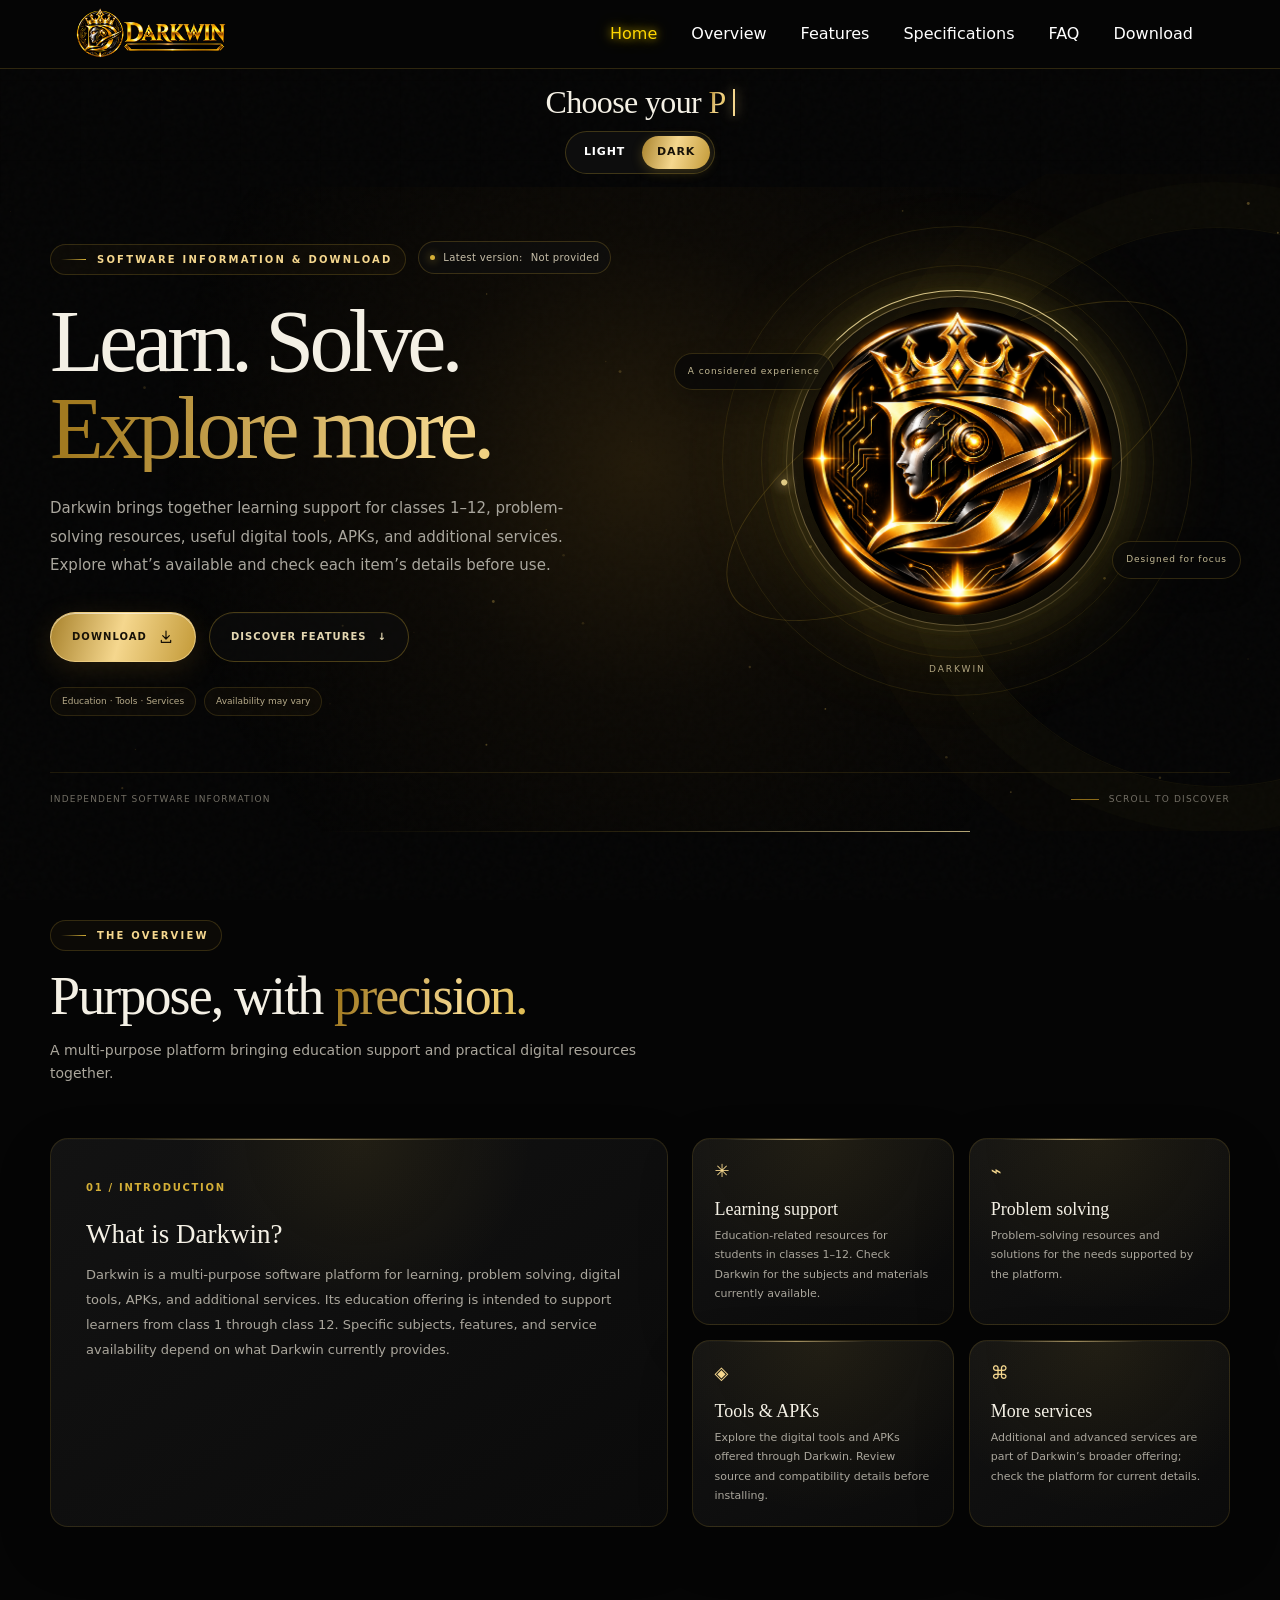
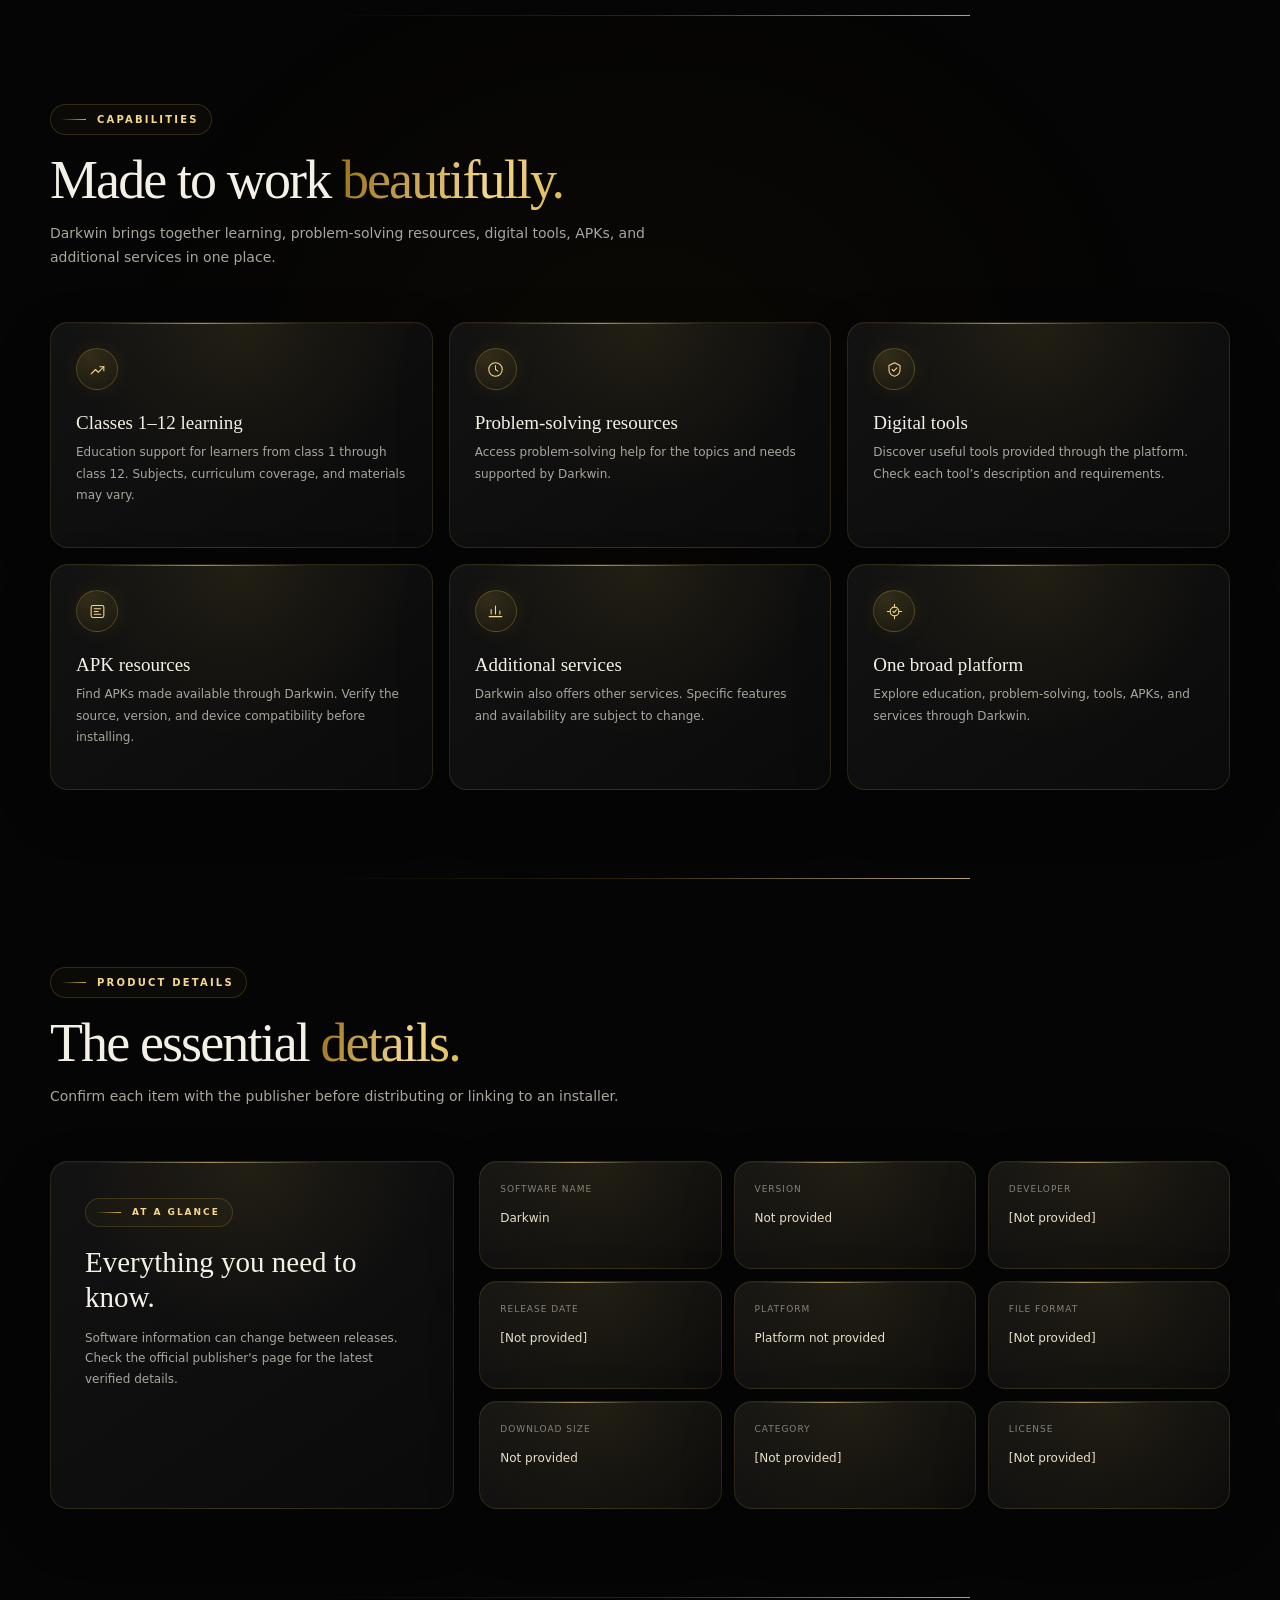
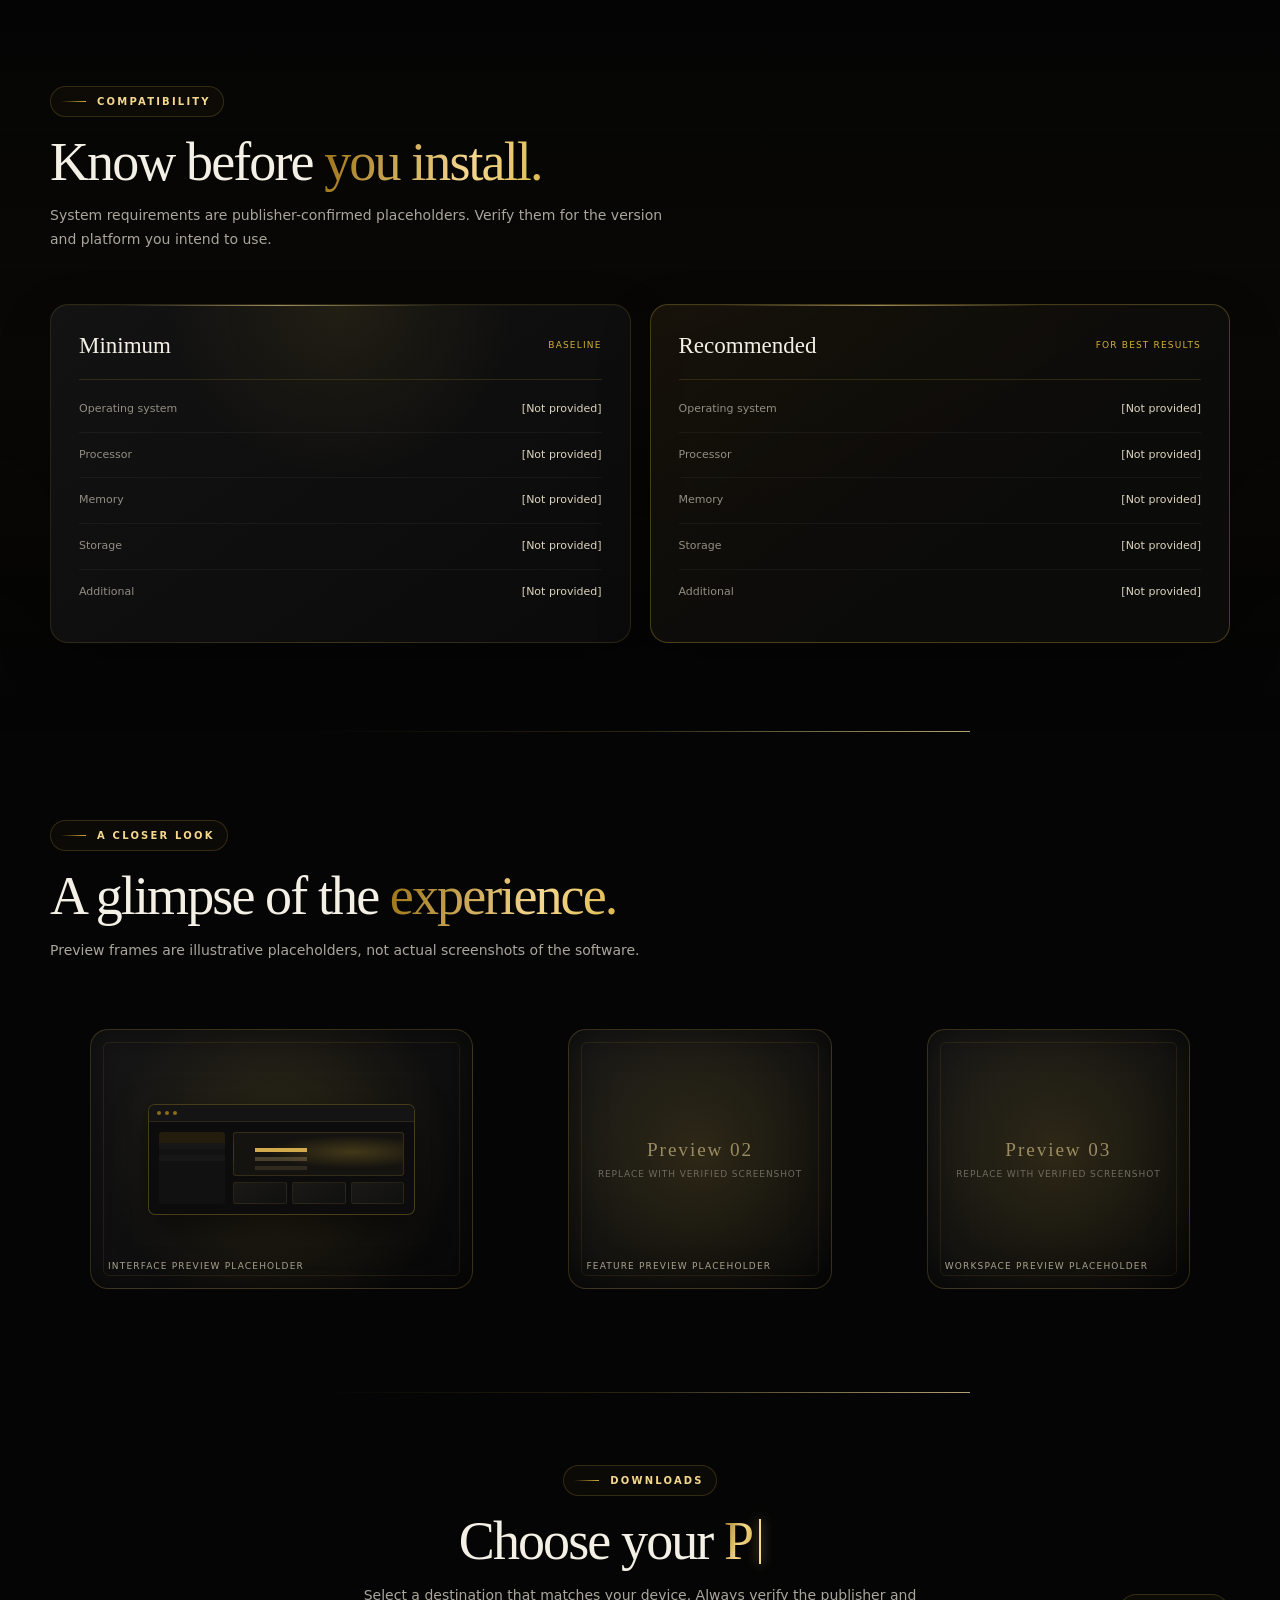
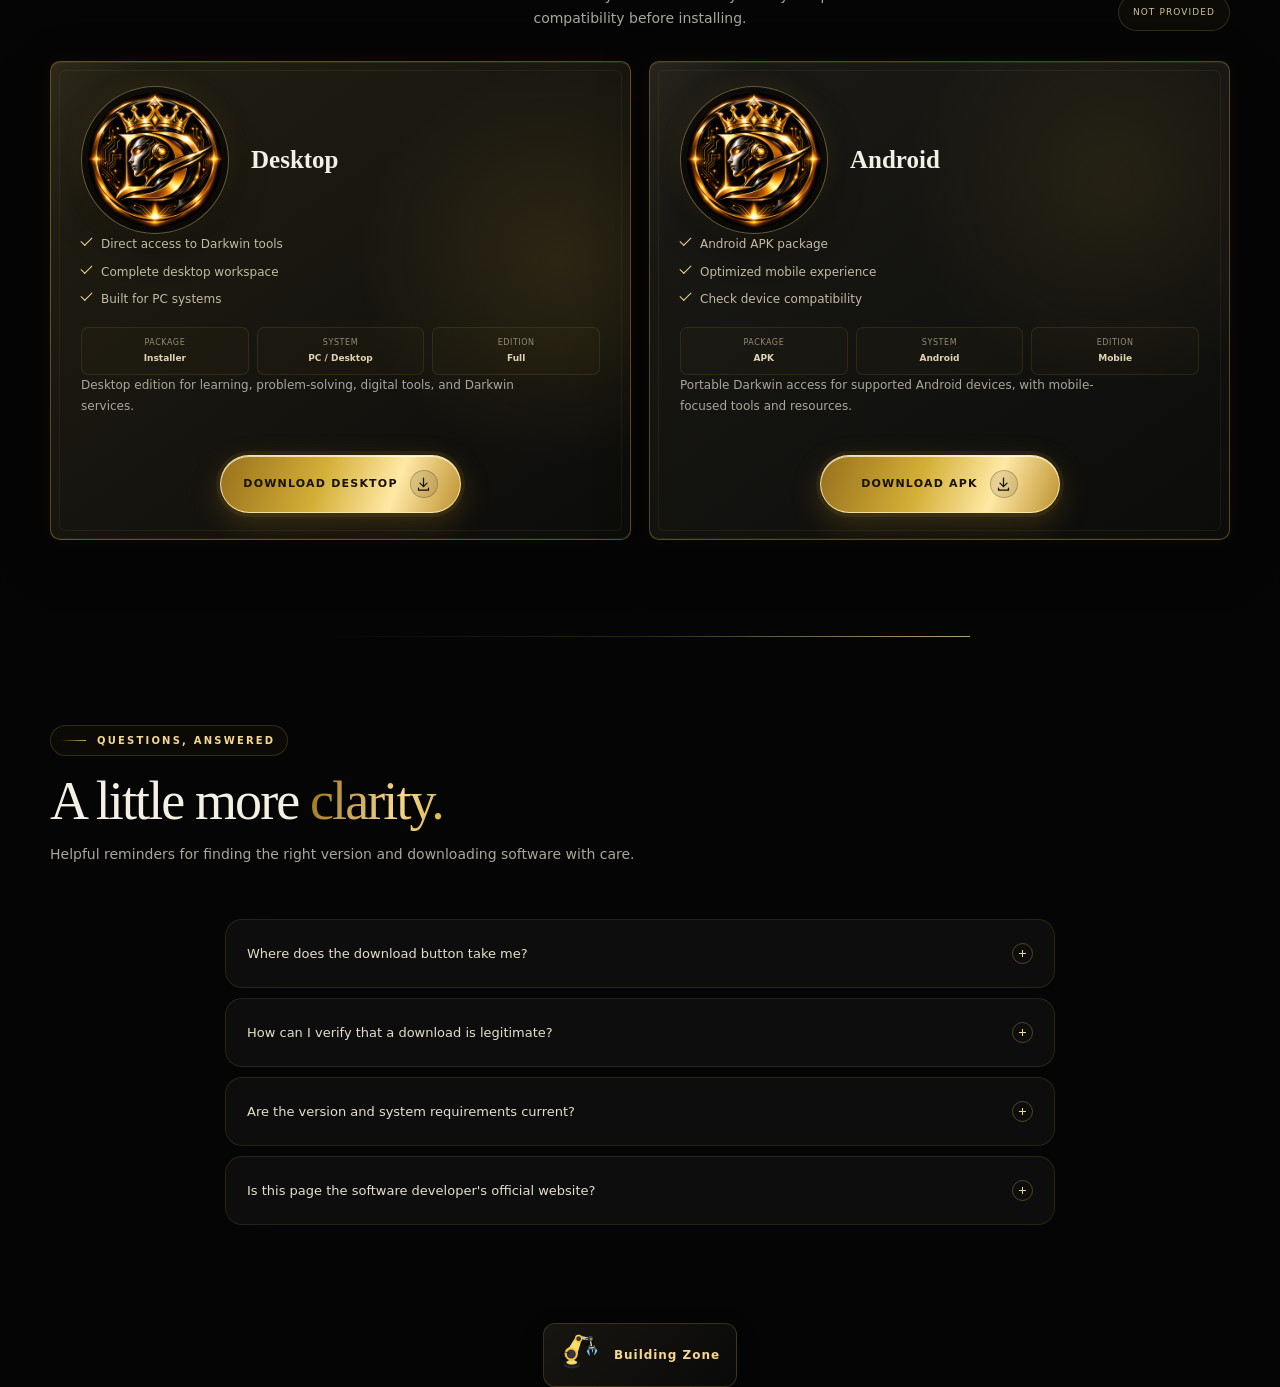
==== index.html @ e9a88ea1 "Add files via upload" ====
<!doctype html>
<html lang="en">
<head>
  <meta charset="utf-8">
  <meta name="viewport" content="width=device-width, initial-scale=1">
  <meta name="theme-color" content="#070707">
  <meta name="description" content="Discover Darkwin: learning support for classes 1–12, problem-solving resources, digital tools, APKs, and additional services.">
  <meta property="og:type" content="website">
  <meta property="og:title" content="Darkwin — Learning, Tools &amp; Services">
  <meta property="og:description" content="Explore Darkwin's learning support, problem-solving resources, digital tools, APKs, and additional services.">
  <meta property="og:site_name" content="Darkwin">
  <link rel="icon" type="image/png" href="titlebar.svg">
  <title>Darkwin — Learning, Tools &amp; Services</title>
  <style>
    :root {
      color-scheme: dark;
      --black: #050505;
      --black-2: #080808;
      --surface: #101010;
      --surface-2: #151515;
      --gold: #d4af37;
      --gold-bright: #ffd700;
      --champagne: #f5d78e;
      --gold-dark: #8c6b19;
      --gold-light: #ffe9a6;
      --muted: #aaa69c;
      --text: #f4f0e5;
      --line: rgba(212, 175, 55, .19);
      --content: 1180px;
      --ease: cubic-bezier(.2, .75, .25, 1);
      --gold-glow: 0 0 28px rgba(212, 175, 55, .16);
    }

    *, *::before, *::after { box-sizing: border-box; }
    html { scroll-behavior: smooth; scroll-padding-top: 92px; }
    body {
      margin: 0;
      overflow-x: hidden;
      color: var(--text);
      background: var(--black);
      font: 400 15px/1.7 Inter, ui-sans-serif, system-ui, -apple-system, BlinkMacSystemFont, "Segoe UI", sans-serif;
      -webkit-font-smoothing: antialiased;
      isolation: isolate;
    }
    #page-background {
      position: fixed;
      z-index: -3;
      inset: 0;
      width: 100%;
      height: 100%;
      object-fit: cover;
      pointer-events: none;
    }
    body::before {
      position: fixed;
      z-index: -2;
      inset: 0;
      pointer-events: none;
      content: "";
      opacity: .14;
      background-image: linear-gradient(rgba(212,175,55,.035) 1px, transparent 1px), linear-gradient(90deg, rgba(212,175,55,.035) 1px, transparent 1px);
      background-size: 80px 80px;
      mask-image: linear-gradient(to bottom, black, transparent 82%);
    }
    body::after {
      position: fixed;
      z-index: -1;
      inset: 0;
      pointer-events: none;
      content: "";
      opacity: .12;
      background-image: url("data:image/svg+xml,%3Csvg viewBox='0 0 180 180' xmlns='http://www.w3.org/2000/svg'%3E%3Cfilter id='n'%3E%3CfeTurbulence type='fractalNoise' baseFrequency='.9' numOctaves='3' stitchTiles='stitch'/%3E%3C/filter%3E%3Crect width='100%25' height='100%25' filter='url(%23n)' opacity='.15'/%3E%3C/svg%3E");
    }
    a { color: inherit; text-decoration: none; }
    button { font: inherit; }
    button, a { -webkit-tap-highlight-color: transparent; }
    button:disabled { cursor: progress; opacity: .78; }
    button:focus-visible, a:focus-visible, summary:focus-visible {
      outline: 2px solid var(--gold-light);
      outline-offset: 4px;
    }
    ::selection { color: #0a0803; background: var(--champagne); }
    .wrap { width: min(var(--content), calc(100% - 48px)); margin-inline: auto; }
    .eyebrow {
      display: inline-flex;
      align-items: center;
      gap: 11px;
      padding: 6px 12px 6px 10px;
      border: 1px solid rgba(212,175,55,.2);
      border-radius: 999px;
      color: var(--champagne);
      background: rgba(212,175,55,.035);
      font-size: 10px;
      font-weight: 700;
      letter-spacing: .22em;
      text-transform: uppercase;
    }
    .eyebrow::before { width: 25px; height: 1px; content: ""; background: linear-gradient(90deg, transparent, var(--gold)); }
    .gold-text {
      color: transparent;
      background: linear-gradient(105deg, #a27a20 3%, #f5d78e 34%, #d4af37 58%, #fff0b5 76%, #a47c23 100%);
      background-size: 200% 100%;
      background-clip: text;
      -webkit-background-clip: text;
      animation: gold-sheen 9s ease-in-out infinite;
    }
    .section { position: relative; padding: 88px 0; }
    .section::before {
      position: absolute;
      top: 0;
      left: 50%;
      width: min(660px, 70vw);
      height: 1px;
      content: "";
      transform: translateX(-50%);
      background: linear-gradient(90deg, transparent, rgba(212,175,55,.18), rgba(255,233,166,.7), rgba(212,175,55,.18), transparent);
      background-size: 200% 100%;
      animation: divider-glint 8s linear infinite;
    }
    .section-heading { max-width: 820px; margin: 0 0 52px; text-align: left; }
    .section-heading .eyebrow { justify-content: flex-start; }
    .section-heading h2 {
      max-width: 760px;
      margin: 17px 0 13px;
      font: 500 clamp(34px, 4.4vw, 54px)/1.06 Georgia, "Times New Roman", serif;
      letter-spacing: -.035em;
    }
    .section-heading p { max-width: 620px; margin: 0; color: var(--muted); font-size: 14px; }
    .topbar {
      position: relative;
      z-index: 20;
      width: 100%;
      border: 0;
      border-bottom: 1px solid rgba(212,175,55,.2);
      border-radius: 0;
      background: rgba(6,6,6,.94);
      box-shadow: none;
    }
    .nav-inner { display: flex; height: 68px; align-items: center; justify-content: space-between; padding: 0 26px; }
    .brand { display: inline-flex; align-items: center; min-width: max-content; }
    .brand-logo { display: block; width: 150px; height: auto; padding: 0; border: 0; border-radius: 0; background: transparent; box-shadow: none; object-fit: contain; filter: none; transition: filter .3s ease; }
    .brand:hover .brand-logo { border: 0; box-shadow: none; filter: none; }
    .nav-links { display: flex; align-items: center; gap: 12px; }
    .nav-links a {
      padding: 9px 11px;
      border-radius: 0;
      color: #fff;
      font-size: 16px;
      transition: color .2s ease, text-shadow .2s ease;
    }
    .nav-links a::after { display: none; }
    .nav-links a:hover, .nav-links a.active, .nav-links a:active, .nav-links a:focus-visible {
      color: var(--gold-bright);
      background: none;
      text-shadow: 0 0 8px rgba(255,215,0,.75), 0 0 18px rgba(255,215,0,.4);
    }
    .nav-download {
      padding: 9px 11px !important;
      border: 0;
      border-radius: 0;
      color: #fff !important;
      font-size: 16px !important;
      letter-spacing: 0;
      text-transform: none;
      transition: color .2s ease, text-shadow .2s ease !important;
    }
    .nav-download::after { display: none; }
    .nav-download:hover, .nav-download.active, .nav-download:active, .nav-download:focus-visible {
      color: var(--gold-bright) !important;
      background: none;
      box-shadow: none;
      text-shadow: 0 0 8px rgba(255,215,0,.75), 0 0 18px rgba(255,215,0,.4);
    }
    .top-typewriter { margin: 0; padding: 14px 12px 0; color: var(--text); font: 500 clamp(22px, 2.7vw, 32px)/1.2 Georgia, "Times New Roman", serif; letter-spacing: -.02em; text-align: center; }
    .theme-switch-wrap { display: flex; justify-content: center; padding-top: 10px; }
    .theme-switch { display: inline-flex; gap: 3px; padding: 4px; border: 1px solid rgba(212,175,55,.25); border-radius: 999px; background: rgba(15,15,15,.9); }
    .theme-switch button { min-width: 68px; padding: 7px 14px; border: 0; border-radius: 999px; color: #fff; background: transparent; font-size: 11px; font-weight: 700; letter-spacing: .08em; cursor: pointer; transition: color .2s ease, background .2s ease, box-shadow .2s ease; }
    .theme-switch button[aria-pressed="true"] { color: #171107; background: linear-gradient(105deg, #a8822c, #f5d78e 48%, #c39a38); box-shadow: 0 3px 12px rgba(212,175,55,.24); }
    .menu-toggle {
      display: none;
      width: 40px;
      height: 40px;
      border: 1px solid var(--line);
      border-radius: 50%;
      color: var(--champagne);
      background: #101010;
      cursor: pointer;
    }

    .hero {
      position: relative;
      display: grid;
      min-height: 620px;
      overflow: hidden;
      align-items: center;
      padding: 32px 0 24px;
      isolation: isolate;
    }
    .hero::before, .hero::after {
      position: absolute;
      z-index: -1;
      pointer-events: none;
      content: "";
    }
    .hero::before {
      top: 2%;
      left: 50%;
      width: min(1000px, 100vw);
      height: 800px;
      transform: translateX(-50%);
      background: radial-gradient(ellipse at 50% 35%, rgba(180,130,35,.17), rgba(130,89,20,.065) 32%, transparent 68%);
      animation: ambient 9s ease-in-out infinite alternate;
    }
    .hero::after {
      top: 8%;
      right: -17%;
      width: 560px;
      height: 560px;
      border: 1px solid rgba(212,175,55,.065);
      border-radius: 50%;
      box-shadow: 0 0 0 45px rgba(212,175,55,.018), 0 0 0 95px rgba(212,175,55,.012);
    }
    .hero-layout { display: grid; grid-template-columns: minmax(0, 1.04fr) minmax(330px, .96fr); align-items: center; gap: 44px; }
    .hero-copy { position: relative; z-index: 2; padding-top: 13px; }
    .hero-copy .eyebrow { animation: rise .75s .04s both; }
    .version-pill, .platform-pill {
      display: inline-flex;
      align-items: center;
      gap: 8px;
      padding: 7px 11px;
      border: 1px solid rgba(212,175,55,.22);
      border-radius: 99px;
      color: #c8c0aa;
      background: rgba(16,16,16,.68);
      font-size: 10px;
      letter-spacing: .035em;
    }
    .version-pill { margin: 22px 0 0 8px; animation: rise .75s .15s both; }
    .version-pill i, .platform-pill i { width: 5px; height: 5px; border-radius: 50%; background: var(--gold); box-shadow: 0 0 10px rgba(212,175,55,.8); }
    .hero h1 {
      max-width: 690px;
      margin: 23px 0 22px;
      font: 500 clamp(54px, 7.1vw, 88px)/.99 Georgia, "Times New Roman", serif;
      letter-spacing: -.055em;
      animation: rise .85s .23s both;
    }
    .hero h1 span { display: block; }
    .hero-copy > p {
      max-width: 530px;
      margin: 0;
      color: #a9a69d;
      font-size: 15px;
      line-height: 1.9;
      animation: rise .85s .33s both;
    }
    .hero-actions { display: flex; flex-wrap: wrap; align-items: center; gap: 13px; margin-top: 32px; animation: rise .85s .42s both; }
    .button {
      position: relative;
      display: inline-flex;
      min-height: 50px;
      overflow: hidden;
      align-items: center;
      justify-content: center;
      gap: 11px;
      padding: 0 21px;
      border: 1px solid rgba(245,215,142,.72);
      border-radius: 999px;
      color: #171107;
      background: linear-gradient(105deg, #a8822c, #f5d78e 48%, #c39a38);
      box-shadow: 0 7px 28px rgba(164,123,31,.18), inset 0 1px rgba(255,255,255,.55);
      font-size: 10px;
      font-weight: 800;
      letter-spacing: .105em;
      text-transform: uppercase;
      cursor: pointer;
      transition: transform .3s var(--ease), box-shadow .3s ease, filter .3s ease;
      isolation: isolate;
    }
    .hero-actions .button:not(.button-secondary) { animation: button-glow 3.8s ease-in-out infinite; }
    .button::before {
      position: absolute;
      z-index: -1;
      top: -60%;
      left: -60%;
      width: 43%;
      height: 220%;
      content: "";
      transform: rotate(25deg);
      background: linear-gradient(90deg, transparent, rgba(255,255,255,.55), transparent);
      transition: left .65s var(--ease);
    }
    .button:hover { transform: translateY(-2px); filter: saturate(1.12); box-shadow: 0 10px 34px rgba(212,175,55,.3), 0 0 26px rgba(212,175,55,.16); }
    .button:hover::before { left: 125%; }
    .button:active { transform: translateY(0) scale(.99); }
    .download-button-icon { display: grid; width: 16px; height: 16px; place-items: center; font-style: normal; }
    .download-button-icon { transition: transform .3s var(--ease); }
    .download-button-icon svg { width: 16px; height: 16px; fill: none; stroke: currentColor; stroke-width: 1.8; stroke-linecap: round; stroke-linejoin: round; }
    .button:hover .download-button-icon { transform: translateY(2px); }
    .button-secondary {
      border-color: rgba(212,175,55,.32);
      color: #e4d7b1;
      background: rgba(14,14,14,.62);
      box-shadow: inset 0 1px rgba(255,255,255,.025);
      font-weight: 600;
    }
    .button-secondary:hover { border-color: rgba(245,215,142,.7); background: rgba(212,175,55,.07); box-shadow: 0 0 23px rgba(212,175,55,.12); }
    .hero-meta { display: flex; flex-wrap: wrap; align-items: center; gap: 8px; margin-top: 25px; color: #b6aa89; font-size: 9px; animation: rise .85s .51s both; }
    .hero-meta span { padding: 6px 11px; border: 1px solid rgba(212,175,55,.16); border-radius: 999px; background: rgba(212,175,55,.035); }
    .hero-art { position: relative; display: grid; min-height: 470px; place-items: center; animation: rise 1s .25s both; }
    .orbital { position: absolute; width: min(100%, 470px); aspect-ratio: 1; border: 1px solid rgba(212,175,55,.11); border-radius: 50%; }
    .orbital::before, .orbital::after { position: absolute; border: 1px solid rgba(212,175,55,.1); border-radius: 50%; content: ""; }
    .orbital::before { inset: 8%; }
    .orbital::after { inset: 17%; border-color: rgba(212,175,55,.075); }
    .orbit-line {
      position: absolute;
      top: 50%;
      left: 50%;
      width: 112%;
      height: 43%;
      border: 1px solid rgba(212,175,55,.2);
      border-radius: 50%;
      transform: translate(-50%, -50%) rotate(-31deg);
      animation: orbit 26s linear infinite;
    }
    .orbit-line::after {
      position: absolute;
      top: 13%;
      left: 19%;
      width: 6px;
      height: 6px;
      border-radius: 50%;
      content: "";
      background: var(--gold-light);
      box-shadow: 0 0 11px 3px rgba(245,215,142,.4);
    }
    .logo-stage {
      position: relative;
      display: grid;
      width: min(330px, 62vw);
      aspect-ratio: 1;
      place-items: center;
      border: 1px solid rgba(245,215,142,.48);
      border-radius: 50%;
      background: radial-gradient(circle, rgba(212,175,55,.12), rgba(8,8,8,.28) 58%, transparent 70%);
      box-shadow: 0 0 0 10px rgba(212,175,55,.025), 0 0 0 24px rgba(212,175,55,.018), 0 0 110px rgba(212,175,55,.24);
      animation: logo-breathe 5.5s ease-in-out infinite;
    }
    .logo-stage::before, .logo-stage::after { position: absolute; border-radius: 50%; content: ""; pointer-events: none; }
    .logo-stage::before { inset: -7px; border: 1px solid rgba(245,215,142,.22); border-top-color: rgba(255,233,166,.86); border-right-color: rgba(212,175,55,.08); animation: halo-rotate 18s linear infinite; }
    .logo-stage::after { inset: 12px; border: 1px solid rgba(212,175,55,.12); box-shadow: inset 0 0 28px rgba(212,175,55,.06); }
    .logo-image {
      position: relative;
      z-index: 2;
      width: 94%;
      height: 94%;
      object-fit: contain;
      border-radius: 50%;
      filter: drop-shadow(0 14px 24px rgba(0,0,0,.5)) drop-shadow(0 0 18px rgba(212,175,55,.18));
      transition: transform .55s var(--ease), filter .55s ease;
    }
    .logo-stage:hover .logo-image { transform: scale(1.035); filter: drop-shadow(0 18px 28px rgba(0,0,0,.58)) drop-shadow(0 0 26px rgba(245,215,142,.28)); }
    .logo-caption { position: absolute; bottom: -52px; color: #b5a982; font-size: 9px; letter-spacing: .22em; text-transform: uppercase; white-space: nowrap; }
    .floating-label {
      position: absolute;
      z-index: 2;
      padding: 10px 13px;
      border: 1px solid rgba(212,175,55,.2);
      border-radius: 999px;
      color: #c3b994;
      background: rgba(8,8,8,.74);
      box-shadow: 0 10px 25px rgba(0,0,0,.2);
      font-size: 9px;
      letter-spacing: .1em;
      backdrop-filter: blur(10px);
    }
    .floating-label.left { top: 27%; left: -2%; }
    .floating-label.right { right: -2%; bottom: 25%; }
    .hero-bottom {
      display: flex;
      align-items: center;
      justify-content: space-between;
      margin-top: 56px;
      padding-top: 19px;
      border-top: 1px solid rgba(212,175,55,.12);
      color: #736f65;
      font-size: 9px;
      letter-spacing: .13em;
      text-transform: uppercase;
    }
    .scroll-cue { display: inline-flex; align-items: center; gap: 10px; }
    .scroll-cue::before { width: 28px; height: 1px; content: ""; background: var(--gold-dark); }

    .overview-grid { display: grid; grid-template-columns: 1.07fr .93fr; gap: 24px; }
    .surface-card {
      position: relative;
      overflow: hidden;
      border: 1px solid rgba(212,175,55,.15);
      border-radius: 18px;
      background:
        radial-gradient(240px circle at var(--pointer-x, 50%) var(--pointer-y, 0%), rgba(212,175,55,.085), transparent 72%),
        linear-gradient(145deg, rgba(20,20,20,.93), rgba(11,11,11,.94));
      box-shadow: 0 20px 55px rgba(0,0,0,.19), inset 0 1px rgba(255,255,255,.018);
      transition: transform .45s var(--ease), border-color .35s ease, box-shadow .35s ease;
    }
    .surface-card::before {
      position: absolute;
      top: 0;
      left: 12%;
      width: 55%;
      height: 1px;
      content: "";
      opacity: .6;
      background: linear-gradient(90deg, transparent, var(--champagne), transparent);
    }
    .surface-card:hover { transform: translateY(-7px); border-color: rgba(245,215,142,.48); box-shadow: 0 22px 58px rgba(0,0,0,.3), 0 0 38px rgba(212,175,55,.1); }
    .overview-main { min-height: 300px; padding: 35px; }
    .card-index { color: var(--gold); font-size: 10px; font-weight: 700; letter-spacing: .17em; }
    .overview-main h3, .overview-mini h3 { margin: 18px 0 12px; font: 500 27px/1.25 Georgia, serif; }
    .overview-main p, .overview-mini p { margin: 0; color: var(--muted); font-size: 13px; line-height: 1.9; }
    .overview-mini-grid { display: grid; grid-template-columns: 1fr 1fr; gap: 15px; }
    .overview-mini { min-height: 142px; padding: 21px; }
    .overview-mini h3 { margin: 12px 0 6px; font-size: 18px; }
    .overview-mini p { font-size: 11px; line-height: 1.75; }
    .mini-icon { color: var(--champagne); font-size: 18px; line-height: 1; }

    .features { background: radial-gradient(ellipse at 50% 40%, rgba(125,88,23,.055), transparent 58%); }
    .feature-grid { display: grid; grid-template-columns: repeat(3, 1fr); gap: 16px; }
    .feature-card { min-height: 226px; padding: 25px; }
    .feature-icon {
      display: grid;
      width: 42px;
      height: 42px;
      place-items: center;
      border: 1px solid rgba(212,175,55,.28);
      border-radius: 50%;
      color: var(--champagne);
      background: radial-gradient(circle at 30% 20%, rgba(212,175,55,.17), rgba(212,175,55,.025));
      box-shadow: 0 0 22px rgba(212,175,55,.08);
    }
    .feature-icon svg { width: 19px; height: 19px; fill: none; stroke: currentColor; stroke-width: 1.35; stroke-linecap: round; stroke-linejoin: round; }
    .feature-card h3 { margin: 22px 0 8px; font: 500 19px Georgia, serif; }
    .feature-card p { margin: 0; color: var(--muted); font-size: 12px; line-height: 1.8; }
    .feature-icon { transition: transform .4s var(--ease), box-shadow .35s ease; }
    .feature-card:hover .feature-icon { transform: rotate(-7deg) scale(1.08); box-shadow: 0 0 29px rgba(212,175,55,.2); }

    .spec-layout { display: grid; grid-template-columns: .7fr 1.3fr; gap: 25px; }
    .spec-intro { padding: 34px; }
    .spec-intro .eyebrow { font-size: 9px; }
    .spec-intro h3 { margin: 18px 0 13px; font: 500 29px/1.2 Georgia, serif; }
    .spec-intro p { margin: 0; color: var(--muted); font-size: 12px; }
    .spec-grid { display: grid; grid-template-columns: repeat(3,1fr); gap: 12px; }
    .spec-item { min-height: 108px; padding: 20px; }
    .spec-item span { display: block; color: #888276; font-size: 9px; letter-spacing: .11em; text-transform: uppercase; }
    .spec-item strong { display: block; overflow-wrap: anywhere; margin-top: 11px; color: #e8dfc7; font-size: 12px; font-weight: 500; }

    .requirements { background: linear-gradient(180deg, transparent, rgba(13,11,7,.54), transparent); }
    .requirements-grid { display: grid; grid-template-columns: 1fr 1fr; gap: 19px; }
    .requirement-panel { padding: 28px; }
    .requirement-heading { display: flex; align-items: center; justify-content: space-between; padding-bottom: 20px; border-bottom: 1px solid rgba(212,175,55,.16); }
    .requirement-heading h3 { margin: 0; font: 500 23px Georgia, serif; }
    .requirement-heading span { color: var(--gold); font-size: 9px; letter-spacing: .13em; text-transform: uppercase; }
    .requirement-list { display: grid; gap: 0; margin: 7px 0 0; padding: 0; list-style: none; }
    .requirement-list li { display: flex; justify-content: space-between; gap: 20px; padding: 13px 0; border-bottom: 1px solid rgba(255,255,255,.045); color: #928e83; font-size: 11px; }
    .requirement-list li:last-child { border-bottom: 0; }
    .requirement-list strong { color: #ddd4bd; font-weight: 500; text-align: right; }
    .recommended { border-color: rgba(212,175,55,.29); background: linear-gradient(145deg, rgba(35,28,14,.57), rgba(12,12,11,.94) 62%); }

    .gallery-grid { display: grid; grid-template-columns: 1.35fr 1fr 1fr; gap: 15px; }
    .preview {
      position: relative;
      display: grid;
      min-height: 220px;
      overflow: hidden;
      place-items: center;
      border: 1px solid rgba(212,175,55,.2);
      border-radius: 18px;
      background:
        radial-gradient(240px circle at var(--pointer-x, 50%) var(--pointer-y, 48%), rgba(212,175,55,.15), transparent 72%),
        linear-gradient(145deg, #171717, #080808);
      box-shadow: inset 0 0 35px rgba(0,0,0,.55);
      transition: transform .35s var(--ease), border-color .35s ease;
    }
    .preview:first-child { min-height: 260px; }
    .preview:hover { transform: translateY(-4px); border-color: rgba(245,215,142,.58); }
    .preview::before, .preview::after { position: absolute; content: ""; pointer-events: none; }
    .preview::before { inset: 12px; border: 1px solid rgba(212,175,55,.1); border-radius: 6px; }
    .preview::after { top: 0; left: -100%; width: 60%; height: 100%; transform: skewX(-20deg); background: linear-gradient(90deg, transparent, rgba(245,215,142,.07), transparent); transition: left .8s var(--ease); }
    .preview:hover::after { left: 140%; }
    .preview-art { width: 70%; }
    .mock-window { overflow: hidden; border: 1px solid rgba(212,175,55,.3); border-radius: 7px; background: #0c0c0c; box-shadow: 0 14px 35px rgba(0,0,0,.55); }
    .mock-top { display: flex; height: 17px; align-items: center; gap: 4px; padding-left: 8px; border-bottom: 1px solid rgba(212,175,55,.12); background: #141414; }
    .mock-top i { width: 4px; height: 4px; border-radius: 50%; background: #8c6b19; }
    .mock-content { display: grid; min-height: 92px; grid-template-columns: 27% 1fr; gap: 8px; padding: 10px; }
    .mock-sidebar { border-radius: 3px; background: linear-gradient(#241c0d 0 15%, #171717 15% 23%, #121212 23% 32%, #171717 32% 40%, #111 40%); }
    .mock-main { display: grid; grid-template-rows: 1fr 30%; gap: 6px; }
    .mock-hero { position: relative; overflow: hidden; border: 1px solid rgba(212,175,55,.16); border-radius: 3px; background: radial-gradient(ellipse at 70% 45%, rgba(212,175,55,.24), transparent 50%), #15130f; }
    .mock-hero::after { position: absolute; top: 35%; left: 12%; width: 31%; height: 4px; content: ""; background: #d0aa4b; box-shadow: 0 9px 0 rgba(245,215,142,.23), 0 18px 0 rgba(245,215,142,.12); }
    .mock-cards { display: grid; grid-template-columns: repeat(3, 1fr); gap: 5px; }
    .mock-cards i { border: 1px solid rgba(212,175,55,.1); border-radius: 2px; background: linear-gradient(145deg, #1a1916, #101010); }
    .preview-caption { position: absolute; right: 17px; bottom: 14px; left: 17px; color: #a9a18d; font-size: 9px; letter-spacing: .13em; text-transform: uppercase; }
    .preview-placeholder { color: #9c8b60; font: 500 clamp(14px, 1.5vw, 20px) Georgia, serif; letter-spacing: .1em; text-align: center; }
    .preview-placeholder small { display: block; margin-top: 8px; color: #706b60; font: 9px ui-sans-serif, system-ui; letter-spacing: .1em; text-transform: uppercase; }

    .download-section { padding-top: 72px; padding-bottom: 96px; }
    .download-heading-row { display: grid; grid-template-columns: minmax(0, 1fr) minmax(0, 820px) minmax(0, 1fr); align-items: end; gap: 30px; margin-bottom: 30px; }
    .download-heading-row .section-heading { grid-column: 2; grid-row: 1; width: 100%; margin: 0; text-align: center; }
    .download-heading-row .section-heading .eyebrow { justify-content: center; }
    .download-heading-row .section-heading p { margin-inline: auto; }
    .download-release { grid-column: 3; grid-row: 1; justify-self: end; padding: 10px 14px; border: 1px solid rgba(212,175,55,.22); border-radius: 999px; color: #cfc39f; background: rgba(212,175,55,.04); font-size: 9px; letter-spacing: .12em; text-transform: uppercase; white-space: nowrap; }
    .typing-cursor { display: inline-block; width: 2px; height: .82em; margin-left: 7px; vertical-align: -.08em; background: var(--champagne); box-shadow: 0 0 12px rgba(245,215,142,.7); animation: cursor-blink .85s steps(1,end) infinite; }
    @keyframes cursor-blink { 50% { opacity: 0; } }
    .platform-download-grid { display: grid; grid-template-columns: repeat(2, minmax(0, 1fr)); gap: 18px; }
    .platform-download-card {
      position: relative;
      display: flex;
      min-height: 470px;
      flex-direction: column;
      overflow: hidden;
      padding: 24px 30px 26px;
      border: 1px solid rgba(212,175,55,.34);
      border-radius: 10px;
      background:
        radial-gradient(280px circle at var(--pointer-x, 80%) var(--pointer-y, 25%), rgba(212,175,55,.09), transparent 74%),
        linear-gradient(145deg, rgba(28,27,22,.98), rgba(12,12,11,.98));
      box-shadow:
        0 18px 52px rgba(0,0,0,.34),
        0 0 22px rgba(212,175,55,.055),
        inset 0 1px rgba(255,245,195,.07),
        inset 0 -1px rgba(212,175,55,.08);
      cursor: pointer;
      transition: transform .35s var(--ease), border-color .35s ease, box-shadow .35s ease;
    }
    .platform-download-card::before {
      position: absolute;
      z-index: 0;
      inset: 8px;
      border: 1px solid rgba(212,175,55,.08);
      border-radius: 6px;
      content: "";
      pointer-events: none;
      transition: border-color .35s ease, box-shadow .35s ease;
    }
    .platform-download-card::after {
      position: absolute;
      z-index: 0;
      top: -55%;
      left: -35%;
      width: 32%;
      height: 210%;
      content: "";
      transform: rotate(24deg);
      background: linear-gradient(90deg, transparent, rgba(245,215,142,.055), transparent);
      pointer-events: none;
      transition: left .8s var(--ease);
    }
    .platform-download-card > * { position: relative; z-index: 1; }
    .platform-download-card.featured {
      background:
        radial-gradient(280px circle at 88% 42%, rgba(212,175,55,.12), transparent 72%),
        linear-gradient(145deg, rgba(35,31,20,.98), rgba(12,12,11,.98));
      border-color: rgba(212,175,55,.38);
    }
    .platform-download-card:hover { transform: translateY(-7px); border-color: rgba(245,215,142,.62); box-shadow: 0 28px 68px rgba(0,0,0,.38), 0 0 34px rgba(212,175,55,.14), 0 0 70px rgba(212,175,55,.055), inset 0 1px rgba(255,245,195,.1); }
    .platform-download-card:focus-visible { outline: 2px solid var(--gold-light); outline-offset: 4px; border-color: rgba(245,215,142,.7); }
    .platform-download-card:hover::before { border-color: rgba(245,215,142,.16); box-shadow: inset 0 0 24px rgba(212,175,55,.025); }
    .platform-download-card:hover::after { left: 135%; }
    .platform-card-top { display: grid; grid-template-columns: 155px 1fr; align-items: center; gap: 15px; min-height: 145px; }
    .platform-icon {
      display: grid;
      width: 148px;
      height: 148px;
      place-items: center;
      overflow: hidden;
      border: 1px solid rgba(245,215,142,.38);
      border-radius: 50%;
      background: radial-gradient(circle, rgba(212,175,55,.12), rgba(8,8,8,.82) 68%);
      box-shadow: 0 14px 35px rgba(0,0,0,.38), 0 0 24px rgba(212,175,55,.11), inset 0 0 18px rgba(212,175,55,.055);
    }
    .platform-logo { width: 92%; height: 92%; object-fit: contain; border-radius: 50%; filter: drop-shadow(0 10px 16px rgba(0,0,0,.48)); }
    .platform-tag { display: none; }
    .platform-download-card h3 { margin: 0; font: 700 25px/1.15 Georgia, serif; }
    .platform-download-card.featured h3 { font-size: 25px; }
    .platform-download-card p { min-height: 42px; max-width: 440px; margin: 0 0 20px; color: var(--muted); font-size: 12px; line-height: 1.75; }
    .platform-download-card ul { display: grid; gap: 7px; margin: 0; padding: 0; list-style: none; color: #c3baa3; font-size: 12px; }
    .platform-download-card ul li { position: relative; padding-left: 20px; }
    .platform-download-card ul li::before { position: absolute; left: 0; top: .25em; width: 11px; height: 6px; border-bottom: 1.5px solid var(--champagne); border-left: 1.5px solid var(--champagne); content: ""; transform: rotate(-45deg); }
    .platform-specs { display: grid; grid-template-columns: repeat(3, 1fr); gap: 8px; margin-top: 18px; }
    .platform-specs span { display: block; min-width: 0; padding: 9px 7px; border: 1px solid rgba(212,175,55,.12); border-radius: 7px; color: #948b73; background: rgba(212,175,55,.025); font-size: 8px; letter-spacing: .07em; line-height: 1.45; text-align: center; text-transform: uppercase; }
    .platform-specs strong { display: block; margin-top: 3px; overflow-wrap: anywhere; color: #dfd3b3; font-size: 9px; font-weight: 600; letter-spacing: 0; text-transform: none; }
    .platform-card-action {
      display: flex;
      align-items: center;
      justify-content: center;
      margin-top: auto;
      padding-top: 18px;
    }
    .platform-card-action button {
      position: relative;
      display: inline-flex;
      min-width: 240px;
      min-height: 58px;
      overflow: hidden;
      align-items: center;
      justify-content: center;
      gap: 12px;
      padding: 0 22px;
      border: 1px solid rgba(255,233,166,.9);
      border-radius: 999px;
      color: #171107;
      background: linear-gradient(110deg, #98701d, #d4af37 42%, #ffe9a6 72%, #bd9130);
      box-shadow: 0 10px 30px rgba(164,123,31,.3), 0 0 0 4px rgba(212,175,55,.08), inset 0 1px rgba(255,255,255,.7);
      font-size: 11px;
      font-weight: 800;
      letter-spacing: .11em;
      text-transform: uppercase;
      cursor: pointer;
      isolation: isolate;
      transition: transform .28s var(--ease), box-shadow .28s ease, filter .28s ease;
    }
    .platform-card-action button::before {
      position: absolute;
      z-index: -1;
      top: -50%;
      left: -70%;
      width: 38%;
      height: 200%;
      content: "";
      transform: rotate(25deg);
      background: linear-gradient(90deg, transparent, rgba(255,255,255,.65), transparent);
      transition: left .65s var(--ease);
    }
    .platform-card-action button:hover { transform: translateY(-3px); filter: saturate(1.12); box-shadow: 0 14px 38px rgba(212,175,55,.42), 0 0 0 6px rgba(212,175,55,.11), inset 0 1px rgba(255,255,255,.8); }
    .platform-card-action button:hover::before { left: 135%; }
    .platform-card-action button:active { transform: translateY(-1px) scale(.98); }
    .platform-card-action button:focus-visible { outline: 2px solid var(--gold-light); outline-offset: 4px; }
    .platform-card-action button > span, .platform-card-action button > i { position: relative; z-index: 1; }
    .platform-card-action .download-button-icon { width: 28px; height: 28px; border: 1px solid rgba(23,17,7,.22); border-radius: 50%; background: rgba(23,17,7,.1); transition: transform .28s var(--ease), background .28s ease; }
    .platform-card-action .download-button-icon svg { width: 17px; height: 17px; }
    .platform-card-action button:hover .download-button-icon { transform: translateY(2px); background: rgba(23,17,7,.16); }
    .download-panel {
      position: relative;
      display: grid;
      grid-template-columns: 1fr auto;
      align-items: center;
      gap: 36px;
      overflow: hidden;
      padding: 48px 50px;
      border: 1px solid rgba(212,175,55,.39);
      border-radius: 26px;
      background:
        radial-gradient(360px circle at var(--pointer-x, 7%) var(--pointer-y, 50%), rgba(212,175,55,.12), transparent 76%),
        radial-gradient(ellipse at 7% 50%, rgba(167,121,28,.15), transparent 40%),
        linear-gradient(115deg, rgba(26,22,14,.94), rgba(11,11,10,.97) 53%, rgba(20,16,9,.92));
      box-shadow: 0 25px 85px rgba(0,0,0,.35), 0 0 55px rgba(212,175,55,.07), inset 0 1px rgba(255,255,255,.04);
    }
    .download-panel::before { position: absolute; inset: 9px; border: 1px solid rgba(212,175,55,.1); border-radius: 18px; content: ""; pointer-events: none; }
    .download-panel::after { position: absolute; top: -40%; left: -15%; width: 32%; height: 180%; transform: rotate(23deg); content: ""; background: linear-gradient(90deg, transparent, rgba(245,215,142,.04), transparent); animation: panel-shine 8s ease-in-out infinite; pointer-events: none; }
    .download-info { position: relative; z-index: 1; }
    .download-info h2 { margin: 15px 0 11px; font: 500 clamp(28px, 4vw, 43px)/1.15 Georgia, serif; }
    .download-info p { max-width: 550px; margin: 0; color: var(--muted); font-size: 12px; }
    .download-meta { display: flex; flex-wrap: wrap; gap: 8px; margin-top: 22px; }
    .download-cta { position: relative; z-index: 1; min-width: 225px; text-align: center; }
    .download-cta .button { width: 100%; min-height: 58px; box-shadow: 0 0 0 5px rgba(212,175,55,.06), 0 10px 35px rgba(164,123,31,.28), inset 0 1px rgba(255,255,255,.6); animation: button-glow 3.8s ease-in-out infinite; }
    .download-cta p { margin: 13px 0 0; color: #817966; font-size: 9px; }
    .faq-list { max-width: 830px; margin-inline: auto; }
    .faq-item { margin-bottom: 10px; border: 1px solid rgba(212,175,55,.14); border-radius: 17px; background: rgba(17,17,17,.75); transition: border-color .25s ease, background .25s ease, box-shadow .25s ease; }
    .faq-item[open] { border-color: rgba(212,175,55,.35); background: rgba(22,20,15,.8); box-shadow: 0 0 24px rgba(212,175,55,.065); }
    .faq-item summary { display: flex; min-height: 67px; align-items: center; justify-content: space-between; gap: 20px; padding: 17px 21px; color: #e6decb; font-size: 13px; cursor: pointer; list-style: none; }
    .faq-item summary::-webkit-details-marker { display: none; }
    .faq-mark { position: relative; flex: 0 0 21px; width: 21px; height: 21px; border: 1px solid rgba(212,175,55,.35); border-radius: 50%; }
    .faq-mark::before, .faq-mark::after { position: absolute; top: 9px; left: 6px; width: 7px; height: 1px; content: ""; background: var(--champagne); transition: transform .25s ease; }
    .faq-mark::after { transform: rotate(90deg); }
    .faq-item[open] .faq-mark::after { transform: rotate(0); }
    .faq-answer { overflow: hidden; }
    .faq-answer p { margin: -2px 21px 20px; color: var(--muted); font-size: 12px; line-height: 1.85; }

    footer { padding: 0; border: 0; background: transparent; }
    .footer-card { display: flex; width: fit-content; max-width: 100%; align-items: center; gap: 12px; margin: 0 auto; padding: 10px 16px; border: 1px solid rgba(212,175,55,.22); border-radius: 12px; background: linear-gradient(135deg, rgba(24,22,17,.96), rgba(10,10,10,.96)); box-shadow: 0 8px 24px rgba(0,0,0,.24); }
    .footer-card img { display: block; width: 42px; height: 42px; object-fit: contain; }
    .footer-card span { color: var(--champagne); font-size: 12px; font-weight: 700; letter-spacing: .08em; }
    .back-top {
      position: fixed;
      z-index: 10;
      right: 24px;
      bottom: 24px;
      display: grid;
      width: 42px;
      height: 42px;
      place-items: center;
      border: 1px solid rgba(212,175,55,.38);
      border-radius: 50%;
      color: var(--champagne);
      background: rgba(9,9,9,.84);
      box-shadow: 0 0 22px rgba(212,175,55,.12);
      opacity: 0;
      transform: translateY(10px);
      pointer-events: none;
      transition: opacity .25s ease, transform .25s ease, background .25s ease;
      cursor: pointer;
      backdrop-filter: blur(8px);
    }
    .back-top.visible { opacity: 1; transform: translateY(0); pointer-events: auto; }
    .back-top:hover { background: rgba(212,175,55,.13); box-shadow: 0 0 30px rgba(212,175,55,.28); transform: translateY(-3px); }
    .reveal { opacity: 0; transform: translateY(22px); transition: opacity .7s var(--ease), transform .7s var(--ease); }
    .reveal.is-visible { opacity: 1; transform: translateY(0); }
    .reveal-delay-1 { transition-delay: .08s; }
    .reveal-delay-2 { transition-delay: .16s; }
    .reveal-delay-3 { transition-delay: .24s; }
    #particles { position: absolute; z-index: -1; inset: 0; width: 100%; height: 100%; pointer-events: none; opacity: .7; }
    .sr-only { position: absolute; width: 1px; height: 1px; overflow: hidden; clip: rect(0,0,0,0); white-space: nowrap; clip-path: inset(50%); }

    body.light-theme {
      color-scheme: light;
      --black: #f5f3ed;
      --black-2: #fff;
      --surface: #fff;
      --surface-2: #f0ede4;
      --gold: #a77c13;
      --gold-bright: #a27700;
      --champagne: #8c6715;
      --gold-dark: #8c6b19;
      --gold-light: #8b650e;
      --muted: #625d52;
      --text: #27241e;
      --line: rgba(132,98,20,.24);
      background: var(--black);
    }
    body.light-theme::before { opacity: .045; }
    body.light-theme::after { display: none; }
    body.light-theme .topbar { border-bottom-color: rgba(132,98,20,.24); background: rgba(255,255,255,.96); }
    body.light-theme .nav-links { border-color: rgba(132,98,20,.2); background: rgba(255,255,255,.98); box-shadow: 0 16px 35px rgba(58,48,25,.14); }
    body.light-theme .nav-links a, body.light-theme .nav-download { color: #302917 !important; }
    body.light-theme .nav-links a:hover, body.light-theme .nav-links a.active, body.light-theme .nav-download:hover, body.light-theme .nav-download.active { color: #a27700 !important; text-shadow: 0 0 8px rgba(212,175,55,.25); }
    body.light-theme .menu-toggle { color: #302917; background: #fff; }
    body.light-theme .theme-switch { border-color: rgba(132,98,20,.25); background: rgba(255,255,255,.9); }
    body.light-theme .theme-switch button { color: #302917; }
    body.light-theme .theme-switch button[aria-pressed="true"] { color: #171107; }
    body.light-theme .version-pill, body.light-theme .platform-pill { color: #514832; background: rgba(255,255,255,.78); }
    body.light-theme .hero-copy > p, body.light-theme .hero-meta, body.light-theme .logo-caption { color: #625d52; }
    body.light-theme .button-secondary { color: #453816; background: rgba(255,255,255,.82); }
    body.light-theme .logo-stage { background: radial-gradient(circle, rgba(212,175,55,.15), rgba(255,255,255,.65) 62%, transparent 76%); }
    body.light-theme .floating-label { color: #514832; background: rgba(255,255,255,.9); }
    body.light-theme .surface-card { border-color: rgba(132,98,20,.2); background: linear-gradient(145deg, rgba(255,255,255,.98), rgba(247,244,235,.98)); box-shadow: 0 14px 38px rgba(58,48,25,.09), inset 0 1px rgba(255,255,255,.9); }
    body.light-theme .surface-card:hover { box-shadow: 0 18px 42px rgba(58,48,25,.14), 0 0 24px rgba(212,175,55,.12); }
    body.light-theme .spec-item span, body.light-theme .preview-caption, body.light-theme .download-cta p { color: #625d52; }
    body.light-theme .spec-item strong, body.light-theme .requirement-list strong { color: #302917; }
    body.light-theme .requirements { background: linear-gradient(180deg, transparent, rgba(132,98,20,.045), transparent); }
    body.light-theme .requirement-list li { border-bottom-color: rgba(70,60,40,.1); color: #625d52; }
    body.light-theme .recommended { background: linear-gradient(145deg, rgba(255,250,231,.98), rgba(255,255,255,.98) 62%); }
    body.light-theme .preview { border-color: rgba(132,98,20,.2); background: radial-gradient(240px circle at var(--pointer-x, 50%) var(--pointer-y, 48%), rgba(212,175,55,.12), transparent 72%), linear-gradient(145deg, #fff, #f1eee5); box-shadow: inset 0 0 35px rgba(91,74,34,.06); }
    body.light-theme .platform-download-card { border-color: rgba(132,98,20,.25); background: linear-gradient(145deg, rgba(255,255,255,.99), rgba(245,242,233,.99)); box-shadow: 0 18px 45px rgba(58,48,25,.12), 0 0 18px rgba(212,175,55,.05), inset 0 1px #fff; }
    body.light-theme .platform-download-card.featured { border-color: rgba(167,124,19,.4); background: linear-gradient(145deg, #fffdf6, #f7f2e3); }
    body.light-theme .platform-download-card ul { color: #514c40; }
    body.light-theme .platform-specs span { color: #625d52; background: rgba(132,98,20,.04); }
    body.light-theme .platform-specs strong { color: #302917; }
    body.light-theme .platform-icon { background: radial-gradient(circle, rgba(212,175,55,.12), rgba(255,255,255,.94) 72%); }
    body.light-theme .download-panel { border-color: rgba(132,98,20,.28); background: linear-gradient(115deg, rgba(255,253,246,.98), rgba(255,255,255,.99) 53%, rgba(247,243,232,.98)); box-shadow: 0 20px 60px rgba(58,48,25,.12), 0 0 35px rgba(212,175,55,.07), inset 0 1px #fff; }
    body.light-theme .download-release { color: #625126; background: rgba(212,175,55,.08); }
    body.light-theme .faq-item { border-color: rgba(132,98,20,.18); background: rgba(255,255,255,.88); }
    body.light-theme .faq-item[open] { background: #fffdf7; }
    body.light-theme .faq-item summary { color: #302917; }
    body.light-theme .footer-card { border-color: rgba(132,98,20,.22); background: linear-gradient(135deg, rgba(255,255,255,.98), rgba(245,242,233,.98)); box-shadow: 0 8px 24px rgba(58,48,25,.1); }
    body.light-theme .back-top { color: #805e12; background: rgba(255,255,255,.92); }

    @keyframes ambient { from { opacity: .72; transform: translateX(-50%) scale(.94); } to { opacity: 1; transform: translateX(-50%) scale(1.07); } }
    @keyframes orbit { to { transform: translate(-50%, -50%) rotate(329deg); } }
    @keyframes float { 0%,100% { transform: translateY(0) rotate(-1deg); } 50% { transform: translateY(-10px) rotate(1deg); } }
    @keyframes rise { from { opacity: 0; transform: translateY(18px); } to { opacity: 1; transform: translateY(0); } }
    @keyframes panel-shine { 0%,68% { left: -50%; } 95%,100% { left: 130%; } }
    @keyframes halo-rotate { to { transform: rotate(360deg); } }
    @keyframes halo-breathe { 0%,100% { opacity: .35; transform: scale(.98); } 50% { opacity: .85; transform: scale(1.035); } }
    @keyframes logo-breathe { 0%,100% { box-shadow: 0 0 0 10px rgba(212,175,55,.025), 0 0 0 24px rgba(212,175,55,.018), 0 0 100px rgba(212,175,55,.18); } 50% { box-shadow: 0 0 0 13px rgba(212,175,55,.035), 0 0 0 30px rgba(212,175,55,.022), 0 0 125px rgba(212,175,55,.3); } }
    @keyframes button-glow { 0%,100% { box-shadow: 0 0 0 4px rgba(212,175,55,.045), 0 8px 27px rgba(164,123,31,.2), inset 0 1px rgba(255,255,255,.6); } 50% { box-shadow: 0 0 0 6px rgba(212,175,55,.075), 0 10px 38px rgba(212,175,55,.34), inset 0 1px rgba(255,255,255,.7); } }
    @keyframes divider-glint { to { background-position: 200% 0; } }
    @keyframes gold-sheen { 0%,100% { background-position: 0 50%; } 50% { background-position: 100% 50%; } }

    @media (max-width: 920px) {
      .nav-links { gap: 6px; }
      .nav-links a { padding: 8px 7px; font-size: 15px; }
      .nav-download { font-size: 15px !important; }
      .download-release { display: none; }
      .hero-layout { grid-template-columns: 1fr .8fr; gap: 15px; }
      .hero-art { min-height: 390px; }
      .logo-stage { width: min(270px, 58vw); }
      .floating-label.left { left: 0; }
      .floating-label.right { right: 0; }
      .overview-grid { grid-template-columns: 1fr; }
      .spec-layout { grid-template-columns: 1fr; }
    }
    @media (max-width: 720px) {
      html { scroll-padding-top: 78px; }
      .wrap { width: min(var(--content), calc(100% - 36px)); }
      .section { padding: 64px 0; }
      .nav-inner { height: 50px; padding: 0 14px; }
      .menu-toggle { display: grid; place-items: center; }
      .menu-toggle svg { width: 19px; height: 19px; fill: none; stroke: currentColor; stroke-width: 1.7; }
      .nav-links {
        position: absolute;
        top: calc(100% + 8px);
        right: 0;
        left: 0;
        display: none;
        align-items: stretch;
        gap: 8px;
        padding: 8px 15px 14px;
        border: 1px solid rgba(212,175,55,.2);
        border-radius: 10px;
        background: rgba(8,8,8,.97);
        box-shadow: 0 16px 35px rgba(0,0,0,.45);
      }
      .nav-links.open { display: flex; flex-direction: column; }
      .nav-links a { padding: 12px 5px; font-size: 16px; }
      .nav-download { margin-top: 0; font-size: 16px !important; text-align: center; }
      .hero { min-height: auto; padding: 24px 0 28px; }
      .hero-layout { grid-template-columns: 1fr; gap: 0; }
      .hero-copy { text-align: center; }
      .hero-copy .eyebrow { justify-content: center; }
      .hero h1 { margin-inline: auto; font-size: clamp(52px, 13vw, 78px); }
      .hero-copy > p { margin-inline: auto; font-size: 13px; }
      .hero-actions, .hero-meta { justify-content: center; }
      .hero-art { min-height: 340px; margin-top: 13px; }
      .logo-stage { width: 220px; }
      .orbital { width: min(100%, 355px); }
      .floating-label { font-size: 8px; }
      .hero-bottom { margin-top: 13px; font-size: 8px; }
      .section-heading { margin-bottom: 35px; }
      .feature-grid { grid-template-columns: 1fr 1fr; gap: 11px; }
      .feature-card { min-height: 220px; padding: 20px; }
      .feature-card h3 { font-size: 17px; }
      .overview-main { min-height: auto; padding: 27px; }
      .overview-mini-grid { gap: 10px; }
      .overview-mini { padding: 17px; }
      .spec-grid { grid-template-columns: repeat(2,1fr); }
      .requirements-grid { grid-template-columns: 1fr; }
      .gallery-grid { grid-template-columns: 1fr 1fr; }
      .preview:first-child { grid-column: 1 / -1; }
      .download-section { padding-top: 32px; padding-bottom: 64px; }
      .download-heading-row { grid-template-columns: minmax(0, 1fr); align-items: flex-start; }
      .download-heading-row .section-heading { grid-column: 1; }
      .platform-download-grid { grid-template-columns: 1fr 1fr; }
      .platform-download-card { padding: 22px 20px 24px; }
      .platform-card-top { grid-template-columns: 115px 1fr; min-height: 125px; }
      .platform-icon { width: 108px; height: 108px; font-size: 44px; }
      .platform-download-card h3 { font-size: 21px; }
      .download-panel { grid-template-columns: 1fr; gap: 25px; padding: 34px 26px; text-align: center; }
      .download-panel .eyebrow { justify-content: center; }
      .download-meta { justify-content: center; }
      .download-cta { width: min(100%, 360px); margin-inline: auto; }
    }
    @media (max-width: 420px) {
      .wrap { width: calc(100% - 28px); }
      .brand-logo { width: 100px; }
      .hero h1 { font-size: 50px; }
      .hero-actions { gap: 9px; }
      .hero-actions .button { min-height: 47px; padding-inline: 14px; font-size: 9px; }
      .hero-art { min-height: 300px; }
      .logo-stage { width: 190px; }
      .overview-mini-grid, .feature-grid, .platform-download-grid { grid-template-columns: 1fr; }
      .feature-card { min-height: auto; }
      .spec-grid { grid-template-columns: 1fr 1fr; gap: 8px; }
      .spec-item { min-height: 96px; padding: 15px; }
      .gallery-grid { gap: 9px; }
      .preview { min-height: 170px; }
      .preview:first-child { min-height: 205px; }
      .back-top { right: 13px; bottom: 13px; }
    }
    @media (prefers-reduced-motion: reduce) {
      *, *::before, *::after { scroll-behavior: auto !important; animation-duration: .01ms !important; animation-iteration-count: 1 !important; transition-duration: .01ms !important; }
      .reveal { opacity: 1; transform: none; }
      #particles { display: none; }
    }
  </style>
</head>
<body>
  <video id="page-background" autoplay muted loop playsinline preload="auto" aria-hidden="true">
    <source src="darkwinbg.mp4" type="video/mp4">
  </video>
  <header class="topbar" id="topbar">
    <nav class="nav-inner wrap" aria-label="Main navigation">
      <a class="brand" href="#home" aria-label="Darkwin home">
        <img class="brand-logo" src="darkwinheaderlogo.png" alt="Darkwin" width="1672" height="941">
      </a>
      <button class="menu-toggle" id="menuToggle" type="button" aria-label="Open navigation menu" aria-expanded="false" aria-controls="primaryNav">
        <svg viewBox="0 0 24 24" aria-hidden="true"><path d="M4 7h16M4 12h16M4 17h16"/></svg>
      </button>
      <div class="nav-links" id="primaryNav">
        <a href="#home" class="active">Home</a>
        <a href="#overview">Overview</a>
        <a href="#features">Features</a>
        <a href="#specifications">Specifications</a>
        <a href="#faq">FAQ</a>
        <a href="#download" class="nav-download">Download</a>
      </div>
    </nav>
  </header>

  <main>
    <p class="top-typewriter" aria-hidden="true">Choose your <span class="gold-text typewriter-word">Platform</span><span class="typing-cursor"></span></p>
    <div class="theme-switch-wrap">
      <div class="theme-switch" role="group" aria-label="Color theme">
        <button type="button" data-theme-option="light" aria-pressed="false">LIGHT</button>
        <button type="button" data-theme-option="dark" aria-pressed="true">DARK</button>
      </div>
    </div>
    <section class="hero" id="home" aria-labelledby="hero-title">
      <canvas id="particles" aria-hidden="true"></canvas>
      <div class="wrap">
        <div class="hero-layout">
          <div class="hero-copy">
            <span class="eyebrow">Software information &amp; download</span>
            <span class="version-pill"><i aria-hidden="true"></i> Latest version: <span data-detail="version">Not provided</span></span>
            <h1 id="hero-title">Learn. Solve.<br><span class="gold-text">Explore more.</span></h1>
            <p>Darkwin brings together learning support for classes 1–12, problem-solving resources, useful digital tools, APKs, and additional services. Explore what’s available and check each item’s details before use.</p>
            <div class="hero-actions">
              <a class="button" href="#download"><span>Download</span><i class="download-button-icon" aria-hidden="true"><svg viewBox="0 0 24 24"><path d="M12 3v12m-5-5 5 5 5-5"/><path d="M5 17v3h14v-3"/></svg></i></a>
              <a class="button button-secondary" href="#features"><span>Discover features</span><span aria-hidden="true">↓</span></a>
            </div>
            <div class="hero-meta" aria-label="Platform and release information">
              <span>Education · Tools · Services</span><span>Availability may vary</span>
            </div>
          </div>
          <div class="hero-art" aria-label="Darkwin circular logo">
            <div class="orbital" aria-hidden="true"><div class="orbit-line"></div></div>
            <span class="floating-label left">A considered experience</span>
            <div class="logo-stage">
              <img class="logo-image" src="darkwinlogo.png" alt="Darkwin logo" width="1254" height="1254">
              <span class="logo-caption">Darkwin</span>
            </div>
            <span class="floating-label right">Designed for focus</span>
          </div>
        </div>
        <div class="hero-bottom">
          <span>Independent software information</span>
          <span class="scroll-cue">Scroll to discover</span>
        </div>
      </div>
    </section>

    <section class="section" id="overview" aria-labelledby="overview-title">
      <div class="wrap">
        <div class="section-heading reveal">
          <span class="eyebrow">The overview</span>
          <h2 id="overview-title">Purpose, with <span class="gold-text">precision.</span></h2>
          <p>A multi-purpose platform bringing education support and practical digital resources together.</p>
        </div>
        <div class="overview-grid">
          <article class="surface-card overview-main reveal">
            <span class="card-index">01 / INTRODUCTION</span>
            <h3>What is Darkwin?</h3>
            <p>Darkwin is a multi-purpose software platform for learning, problem solving, digital tools, APKs, and additional services. Its education offering is intended to support learners from class 1 through class 12. Specific subjects, features, and service availability depend on what Darkwin currently provides.</p>
          </article>
          <div class="overview-mini-grid">
            <article class="surface-card overview-mini reveal reveal-delay-1">
              <span class="mini-icon" aria-hidden="true">✳</span>
              <h3>Learning support</h3>
              <p>Education-related resources for students in classes 1–12. Check Darkwin for the subjects and materials currently available.</p>
            </article>
            <article class="surface-card overview-mini reveal reveal-delay-2">
              <span class="mini-icon" aria-hidden="true">⌁</span>
              <h3>Problem solving</h3>
              <p>Problem-solving resources and solutions for the needs supported by the platform.</p>
            </article>
            <article class="surface-card overview-mini reveal reveal-delay-1">
              <span class="mini-icon" aria-hidden="true">◈</span>
              <h3>Tools &amp; APKs</h3>
              <p>Explore the digital tools and APKs offered through Darkwin. Review source and compatibility details before installing.</p>
            </article>
            <article class="surface-card overview-mini reveal reveal-delay-2">
              <span class="mini-icon" aria-hidden="true">⌘</span>
              <h3>More services</h3>
              <p>Additional and advanced services are part of Darkwin’s broader offering; check the platform for current details.</p>
            </article>
          </div>
        </div>
      </div>
    </section>

    <section class="section features" id="features" aria-labelledby="features-title">
      <div class="wrap">
        <div class="section-heading reveal">
          <span class="eyebrow">Capabilities</span>
          <h2 id="features-title">Made to work <span class="gold-text">beautifully.</span></h2>
          <p>Darkwin brings together learning, problem-solving resources, digital tools, APKs, and additional services in one place.</p>
        </div>
        <div class="feature-grid">
          <article class="surface-card feature-card reveal">
            <span class="feature-icon" aria-hidden="true"><svg viewBox="0 0 24 24"><path d="M4 17.5 9.5 12l3.5 3.5L20 8.5"/><path d="M15 8.5h5v5"/></svg></span>
            <h3>Classes 1–12 learning</h3><p>Education support for learners from class 1 through class 12. Subjects, curriculum coverage, and materials may vary.</p>
          </article>
          <article class="surface-card feature-card reveal reveal-delay-1">
            <span class="feature-icon" aria-hidden="true"><svg viewBox="0 0 24 24"><circle cx="12" cy="12" r="8.5"/><path d="M12 7v5l3 2"/></svg></span>
            <h3>Problem-solving resources</h3><p>Access problem-solving help for the topics and needs supported by Darkwin.</p>
          </article>
          <article class="surface-card feature-card reveal reveal-delay-2">
            <span class="feature-icon" aria-hidden="true"><svg viewBox="0 0 24 24"><path d="M12 3.5 19 7v5.5c0 4.1-3 6.8-7 8-4-1.2-7-3.9-7-8V7z"/><path d="m9 12 2 2 4-4"/></svg></span>
            <h3>Digital tools</h3><p>Discover useful tools provided through the platform. Check each tool’s description and requirements.</p>
          </article>
          <article class="surface-card feature-card reveal">
            <span class="feature-icon" aria-hidden="true"><svg viewBox="0 0 24 24"><rect x="4" y="4.5" width="16" height="15" rx="2"/><path d="M8 8.5h8M8 12h5M8 15.5h8"/></svg></span>
            <h3>APK resources</h3><p>Find APKs made available through Darkwin. Verify the source, version, and device compatibility before installing.</p>
          </article>
          <article class="surface-card feature-card reveal reveal-delay-1">
            <span class="feature-icon" aria-hidden="true"><svg viewBox="0 0 24 24"><path d="M4 18.5h16M6.5 15V9.5M12 15V5M17.5 15v-3.5"/></svg></span>
            <h3>Additional services</h3><p>Darkwin also offers other services. Specific features and availability are subject to change.</p>
          </article>
          <article class="surface-card feature-card reveal reveal-delay-2">
            <span class="feature-icon" aria-hidden="true"><svg viewBox="0 0 24 24"><path d="M12 3v3M12 18v3M3 12h3M18 12h3"/><circle cx="12" cy="12" r="5.5"/><path d="m10 12 1.3 1.3L14.5 10"/></svg></span>
            <h3>One broad platform</h3><p>Explore education, problem-solving, tools, APKs, and services through Darkwin.</p>
          </article>
        </div>
      </div>
    </section>

    <section class="section" id="specifications" aria-labelledby="specifications-title">
      <div class="wrap">
        <div class="section-heading reveal">
          <span class="eyebrow">Product details</span>
          <h2 id="specifications-title">The essential <span class="gold-text">details.</span></h2>
          <p>Confirm each item with the publisher before distributing or linking to an installer.</p>
        </div>
        <div class="spec-layout">
          <article class="surface-card spec-intro reveal">
            <span class="eyebrow">At a glance</span>
            <h3>Everything you need to know.</h3>
            <p>Software information can change between releases. Check the official publisher's page for the latest verified details.</p>
          </article>
          <div class="spec-grid">
            <div class="surface-card spec-item reveal"><span>Software name</span><strong>Darkwin</strong></div>
            <div class="surface-card spec-item reveal reveal-delay-1"><span>Version</span><strong data-detail="version">Not provided</strong></div>
            <div class="surface-card spec-item reveal reveal-delay-2"><span>Developer</span><strong>[Not provided]</strong></div>
            <div class="surface-card spec-item reveal"><span>Release date</span><strong>[Not provided]</strong></div>
            <div class="surface-card spec-item reveal reveal-delay-1"><span>Platform</span><strong data-detail="platform">Not provided</strong></div>
            <div class="surface-card spec-item reveal reveal-delay-2"><span>File format</span><strong>[Not provided]</strong></div>
            <div class="surface-card spec-item reveal"><span>Download size</span><strong data-detail="size">Not provided</strong></div>
            <div class="surface-card spec-item reveal reveal-delay-1"><span>Category</span><strong>[Not provided]</strong></div>
            <div class="surface-card spec-item reveal reveal-delay-2"><span>License</span><strong>[Not provided]</strong></div>
          </div>
        </div>
      </div>
    </section>

    <section class="section requirements" id="requirements" aria-labelledby="requirements-title">
      <div class="wrap">
        <div class="section-heading reveal">
          <span class="eyebrow">Compatibility</span>
          <h2 id="requirements-title">Know before <span class="gold-text">you install.</span></h2>
          <p>System requirements are publisher-confirmed placeholders. Verify them for the version and platform you intend to use.</p>
        </div>
        <div class="requirements-grid">
          <article class="surface-card requirement-panel reveal">
            <div class="requirement-heading"><h3>Minimum</h3><span>Baseline</span></div>
            <ul class="requirement-list">
              <li><span>Operating system</span><strong>[Not provided]</strong></li>
              <li><span>Processor</span><strong>[Not provided]</strong></li>
              <li><span>Memory</span><strong>[Not provided]</strong></li>
              <li><span>Storage</span><strong>[Not provided]</strong></li>
              <li><span>Additional</span><strong>[Not provided]</strong></li>
            </ul>
          </article>
          <article class="surface-card requirement-panel recommended reveal reveal-delay-1">
            <div class="requirement-heading"><h3>Recommended</h3><span>For best results</span></div>
            <ul class="requirement-list">
              <li><span>Operating system</span><strong>[Not provided]</strong></li>
              <li><span>Processor</span><strong>[Not provided]</strong></li>
              <li><span>Memory</span><strong>[Not provided]</strong></li>
              <li><span>Storage</span><strong>[Not provided]</strong></li>
              <li><span>Additional</span><strong>[Not provided]</strong></li>
            </ul>
          </article>
        </div>
      </div>
    </section>

    <section class="section" id="gallery" aria-labelledby="gallery-title">
      <div class="wrap">
        <div class="section-heading reveal">
          <span class="eyebrow">A closer look</span>
          <h2 id="gallery-title">A glimpse of the <span class="gold-text">experience.</span></h2>
          <p>Preview frames are illustrative placeholders, not actual screenshots of the software.</p>
        </div>
        <div class="gallery-grid">
          <figure class="preview reveal">
            <div class="preview-art mock-window" aria-hidden="true">
              <div class="mock-top"><i></i><i></i><i></i></div>
              <div class="mock-content"><div class="mock-sidebar"></div><div class="mock-main"><div class="mock-hero"></div><div class="mock-cards"><i></i><i></i><i></i></div></div></div>
            </div>
            <figcaption class="preview-caption">Interface preview placeholder</figcaption>
          </figure>
          <figure class="preview reveal reveal-delay-1">
            <div class="preview-placeholder">Preview 02<small>Replace with verified screenshot</small></div>
            <figcaption class="preview-caption">Feature preview placeholder</figcaption>
          </figure>
          <figure class="preview reveal reveal-delay-2">
            <div class="preview-placeholder">Preview 03<small>Replace with verified screenshot</small></div>
            <figcaption class="preview-caption">Workspace preview placeholder</figcaption>
          </figure>
        </div>
      </div>
    </section>

    <section class="section download-section" id="download" aria-labelledby="download-title">
      <div class="wrap">
        <div class="download-heading-row reveal">
          <div class="section-heading">
            <span class="eyebrow">Downloads</span>
            <h2 id="download-title">Choose your <span class="gold-text typewriter-word" id="downloadTypewriter">Platform</span><span class="typing-cursor" aria-hidden="true"></span></h2>
            <p>Select a destination that matches your device. Always verify the publisher and compatibility before installing.</p>
          </div>
          <span class="download-release"><span data-detail="version">Latest release</span></span>
        </div>
        <div class="platform-download-grid">
          <article class="platform-download-card featured reveal" id="desktopDownloadCard" role="button" tabindex="0" aria-label="Download Darkwin for desktop">
            <div class="platform-card-top">
              <span class="platform-icon" aria-hidden="true"><img class="platform-logo" src="darkwinlogo.png" alt="" width="1254" height="1254"></span>
              <div>
                <h3>Desktop</h3>
              </div>
            </div>
            <ul>
              <li>Direct access to Darkwin tools</li>
              <li>Complete desktop workspace</li>
              <li>Built for PC systems</li>
            </ul>
            <div class="platform-specs" aria-label="Desktop software details">
              <span>Package<strong>Installer</strong></span>
              <span>System<strong>PC / Desktop</strong></span>
              <span>Edition<strong>Full</strong></span>
            </div>
            <p>Desktop edition for learning, problem-solving, digital tools, and Darkwin services.</p>
            <div class="platform-card-action">
              <button type="button" id="downloadButton"><span>Download Desktop</span><i class="download-button-icon" aria-hidden="true"><svg viewBox="0 0 24 24"><path d="M12 3v12m-5-5 5 5 5-5"/><path d="M5 17v3h14v-3"/></svg></i></button>
            </div>
          </article>
          <article class="platform-download-card reveal reveal-delay-1" id="androidDownloadCard" role="button" tabindex="0" aria-label="Download Darkwin for Android">
            <div class="platform-card-top">
              <span class="platform-icon" aria-hidden="true"><img class="platform-logo" src="darkwinlogo.png" alt="" width="1254" height="1254"></span>
              <div>
                <h3>Android</h3>
              </div>
            </div>
            <ul>
              <li>Android APK package</li>
              <li>Optimized mobile experience</li>
              <li>Check device compatibility</li>
            </ul>
            <div class="platform-specs" aria-label="Android software details">
              <span>Package<strong>APK</strong></span>
              <span>System<strong>Android</strong></span>
              <span>Edition<strong>Mobile</strong></span>
            </div>
            <p>Portable Darkwin access for supported Android devices, with mobile-focused tools and resources.</p>
            <div class="platform-card-action">
              <button type="button" id="androidDownloadButton"><span>Download APK</span><i class="download-button-icon" aria-hidden="true"><svg viewBox="0 0 24 24"><path d="M12 3v12m-5-5 5 5 5-5"/><path d="M5 17v3h14v-3"/></svg></i></button>
            </div>
          </article>
        </div>
      </div>
    </section>

    <section class="section" id="faq" aria-labelledby="faq-title">
      <div class="wrap">
        <div class="section-heading reveal">
          <span class="eyebrow">Questions, answered</span>
          <h2 id="faq-title">A little more <span class="gold-text">clarity.</span></h2>
          <p>Helpful reminders for finding the right version and downloading software with care.</p>
        </div>
        <div class="faq-list">
          <details class="faq-item reveal">
            <summary><span>Where does the download button take me?</span><span class="faq-mark" aria-hidden="true"></span></summary>
            <div class="faq-answer"><p>The Android button downloads darkwin.apk, and the desktop button downloads darkwin.exe from this site.</p></div>
          </details>
          <details class="faq-item reveal reveal-delay-1">
            <summary><span>How can I verify that a download is legitimate?</span><span class="faq-mark" aria-hidden="true"></span></summary>
            <div class="faq-answer"><p>Use a link published by the software developer or an authorized distributor. Check the domain, release details, and any publisher-provided checksums or signatures before installing.</p></div>
          </details>
          <details class="faq-item reveal reveal-delay-2">
            <summary><span>Are the version and system requirements current?</span><span class="faq-mark" aria-hidden="true"></span></summary>
            <div class="faq-answer"><p>Not yet. Values marked “Not provided” or shown in brackets are placeholders. Confirm current details with the official publisher before relying on them.</p></div>
          </details>
          <details class="faq-item reveal">
            <summary><span>Is this page the software developer's official website?</span><span class="faq-mark" aria-hidden="true"></span></summary>
            <div class="faq-answer"><p>This template does not make that claim. Add accurate ownership and publisher information before publication, and link to the developer's official website where appropriate.</p></div>
          </details>
        </div>
      </div>
    </section>
  </main>

  <footer>
    <div class="wrap">
      <div class="footer-card">
        <img src="building.svg" alt="">
        <span>Building Zone</span>
      </div>
    </div>
  </footer>
  <button class="back-top" id="backTop" type="button" aria-label="Back to top">↑</button>

  <script>
    "use strict";

    const SOFTWARE_DOWNLOAD_FILES = {
      Desktop: "darkwin.exe",
      Android: "darkwin.apk"
    };
    const SOFTWARE_DETAILS = {
      version: "Not provided",
      platform: "Platform not provided",
      size: "Not provided"
    };

    document.querySelectorAll("[data-detail]").forEach((element) => {
      const key = element.dataset.detail;
      if (Object.hasOwn(SOFTWARE_DETAILS, key)) {
        element.textContent = SOFTWARE_DETAILS[key];
      }
    });

    const backTop = document.getElementById("backTop");
    const pageBackground = document.getElementById("page-background");
    const pageBackgroundSource = pageBackground.querySelector("source");
    const menuToggle = document.getElementById("menuToggle");
    const primaryNav = document.getElementById("primaryNav");
    const downloadButton = document.getElementById("downloadButton");
    const reducedMotion = window.matchMedia("(prefers-reduced-motion: reduce)").matches;
    const themeButtons = [...document.querySelectorAll("[data-theme-option]")];
    const themeColorMeta = document.querySelector('meta[name="theme-color"]');
    themeButtons.forEach((button) => {
      button.addEventListener("click", () => {
        const theme = button.dataset.themeOption;
        const isLight = theme === "light";
        document.body.classList.toggle("light-theme", isLight);
        themeButtons.forEach((themeButton) => {
          themeButton.setAttribute("aria-pressed", String(themeButton === button));
        });
        const backgroundFile = isLight ? "darkwinlightbg.mp4" : "darkwinbg.mp4";
        if (pageBackgroundSource.getAttribute("src") !== backgroundFile) {
          pageBackgroundSource.setAttribute("src", backgroundFile);
          pageBackground.load();
        }
        themeColorMeta.content = isLight ? "#f5f3ed" : "#070707";
      });
    });

    function onScroll() {
      backTop.classList.toggle("visible", window.scrollY > 560);
    }
    window.addEventListener("scroll", onScroll, { passive: true });
    onScroll();

    menuToggle.addEventListener("click", () => {
      const isOpen = primaryNav.classList.toggle("open");
      menuToggle.setAttribute("aria-expanded", String(isOpen));
      menuToggle.setAttribute("aria-label", isOpen ? "Close navigation menu" : "Open navigation menu");
    });
    primaryNav.querySelectorAll("a").forEach((link) => {
      link.addEventListener("click", () => {
        primaryNav.classList.remove("open");
        menuToggle.setAttribute("aria-expanded", "false");
        menuToggle.setAttribute("aria-label", "Open navigation menu");
      });
    });

    backTop.addEventListener("click", () => {
      window.scrollTo({ top: 0, behavior: reducedMotion ? "auto" : "smooth" });
    });

    function startDownload(platform) {
      const file = SOFTWARE_DOWNLOAD_FILES[platform];
      if (!file) {
        console.error(`Unsupported download platform: ${platform}`);
        return;
      }
      const link = document.createElement("a");
      link.href = file;
      link.download = file;
      link.hidden = true;
      document.body.append(link);
      link.click();
      link.remove();
    }

    downloadButton.addEventListener("click", (event) => {
      event.stopPropagation();
      startDownload("Desktop");
    });
    document.getElementById("androidDownloadButton").addEventListener("click", (event) => {
      event.stopPropagation();
      startDownload("Android");
    });
    document.querySelectorAll(".platform-download-card").forEach((card) => {
      const platform = card.id === "androidDownloadCard" ? "Android" : "Desktop";
      card.addEventListener("click", () => startDownload(platform));
      card.addEventListener("keydown", (event) => {
        if (event.key === "Enter" || event.key === " ") {
          event.preventDefault();
          startDownload(platform);
        }
      });
    });

    const downloadTypewriters = document.querySelectorAll(".typewriter-word");
    const downloadWords = ["Platform", "Darkwin"];
    let downloadWordIndex = 0;
    function setDownloadHeadingWord(word) {
      downloadTypewriters.forEach((typewriter) => {
        typewriter.textContent = word;
      });
    }
    if (reducedMotion) {
      window.setInterval(() => {
        downloadWordIndex = (downloadWordIndex + 1) % downloadWords.length;
        setDownloadHeadingWord(downloadWords[downloadWordIndex]);
      }, 3000);
    } else {
      function cycleDownloadHeading() {
        let remainingCharacters = downloadWords[downloadWordIndex].length;
        function eraseWord() {
          if (remainingCharacters > 0) {
            setDownloadHeadingWord(downloadWords[downloadWordIndex].slice(0, --remainingCharacters));
            window.setTimeout(eraseWord, 65);
            return;
          }
          downloadWordIndex = (downloadWordIndex + 1) % downloadWords.length;
          let visibleCharacters = 0;
          function typeWord() {
            const nextWord = downloadWords[downloadWordIndex];
            if (visibleCharacters < nextWord.length) {
              setDownloadHeadingWord(nextWord.slice(0, ++visibleCharacters));
              window.setTimeout(typeWord, 100);
              return;
            }
            window.setTimeout(cycleDownloadHeading, 3000);
          }
          typeWord();
        }
        eraseWord();
      }
      window.setTimeout(cycleDownloadHeading, 3000);
    }

    const navLinks = [...document.querySelectorAll('.nav-links a[href^="#"]')];
    const observedSections = navLinks
      .map((link) => document.querySelector(link.getAttribute("href")))
      .filter(Boolean);
    if ("IntersectionObserver" in window) {
      const sectionObserver = new IntersectionObserver((entries) => {
        entries.forEach((entry) => {
          if (!entry.isIntersecting) return;
          navLinks.forEach((link) => {
            const active = link.getAttribute("href") === `#${entry.target.id}`;
            link.classList.toggle("active", active);
          });
        });
      }, { rootMargin: "-32% 0px -58% 0px" });
      observedSections.forEach((section) => sectionObserver.observe(section));

      if (!reducedMotion) {
        const revealObserver = new IntersectionObserver((entries, observer) => {
          entries.forEach((entry) => {
            if (!entry.isIntersecting) return;
            entry.target.classList.add("is-visible");
            observer.unobserve(entry.target);
          });
        }, { threshold: .12 });
        document.querySelectorAll(".reveal").forEach((element) => revealObserver.observe(element));
      } else {
        document.querySelectorAll(".reveal").forEach((element) => element.classList.add("is-visible"));
      }
    } else {
      document.querySelectorAll(".reveal").forEach((element) => element.classList.add("is-visible"));
    }

    document.querySelectorAll(".surface-card, .preview, .download-panel, .platform-download-card").forEach((element) => {
      element.addEventListener("pointermove", (event) => {
        const bounds = element.getBoundingClientRect();
        element.style.setProperty("--pointer-x", `${event.clientX - bounds.left}px`);
        element.style.setProperty("--pointer-y", `${event.clientY - bounds.top}px`);
      });
    });

    const particleCanvas = document.getElementById("particles");
    const context = particleCanvas.getContext("2d");
    if (context && !reducedMotion) {
      let particles = [];
      let animationFrame;
      function resizeParticles() {
        const bounds = particleCanvas.getBoundingClientRect();
        const ratio = Math.min(window.devicePixelRatio || 1, 2);
        particleCanvas.width = Math.round(bounds.width * ratio);
        particleCanvas.height = Math.round(bounds.height * ratio);
        context.setTransform(ratio, 0, 0, ratio, 0, 0);
        const count = Math.min(42, Math.floor(bounds.width / 28));
        particles = Array.from({ length: count }, () => ({
          x: Math.random() * bounds.width,
          y: Math.random() * bounds.height,
          radius: Math.random() * 1.15 + .35,
          speed: Math.random() * .16 + .035,
          alpha: Math.random() * .42 + .12,
          phase: Math.random() * Math.PI * 2
        }));
      }
      function drawParticles(time) {
        const bounds = particleCanvas.getBoundingClientRect();
        context.clearRect(0, 0, bounds.width, bounds.height);
        particles.forEach((particle) => {
          particle.y -= particle.speed;
          if (particle.y < -4) {
            particle.y = bounds.height + 4;
            particle.x = Math.random() * bounds.width;
          }
          const shimmer = .72 + Math.sin(time / 1200 + particle.phase) * .28;
          context.beginPath();
          context.arc(particle.x, particle.y, particle.radius, 0, Math.PI * 2);
          context.fillStyle = `rgba(236, 195, 91, ${particle.alpha * shimmer})`;
          context.fill();
        });
        animationFrame = window.requestAnimationFrame(drawParticles);
      }
      resizeParticles();
      animationFrame = window.requestAnimationFrame(drawParticles);
      let resizeTimer;
      window.addEventListener("resize", () => {
        window.clearTimeout(resizeTimer);
        resizeTimer = window.setTimeout(resizeParticles, 140);
      }, { passive: true });
      document.addEventListener("visibilitychange", () => {
        if (document.hidden) {
          window.cancelAnimationFrame(animationFrame);
        } else {
          animationFrame = window.requestAnimationFrame(drawParticles);
        }
      });
    }
  </script>
</body>
</html>
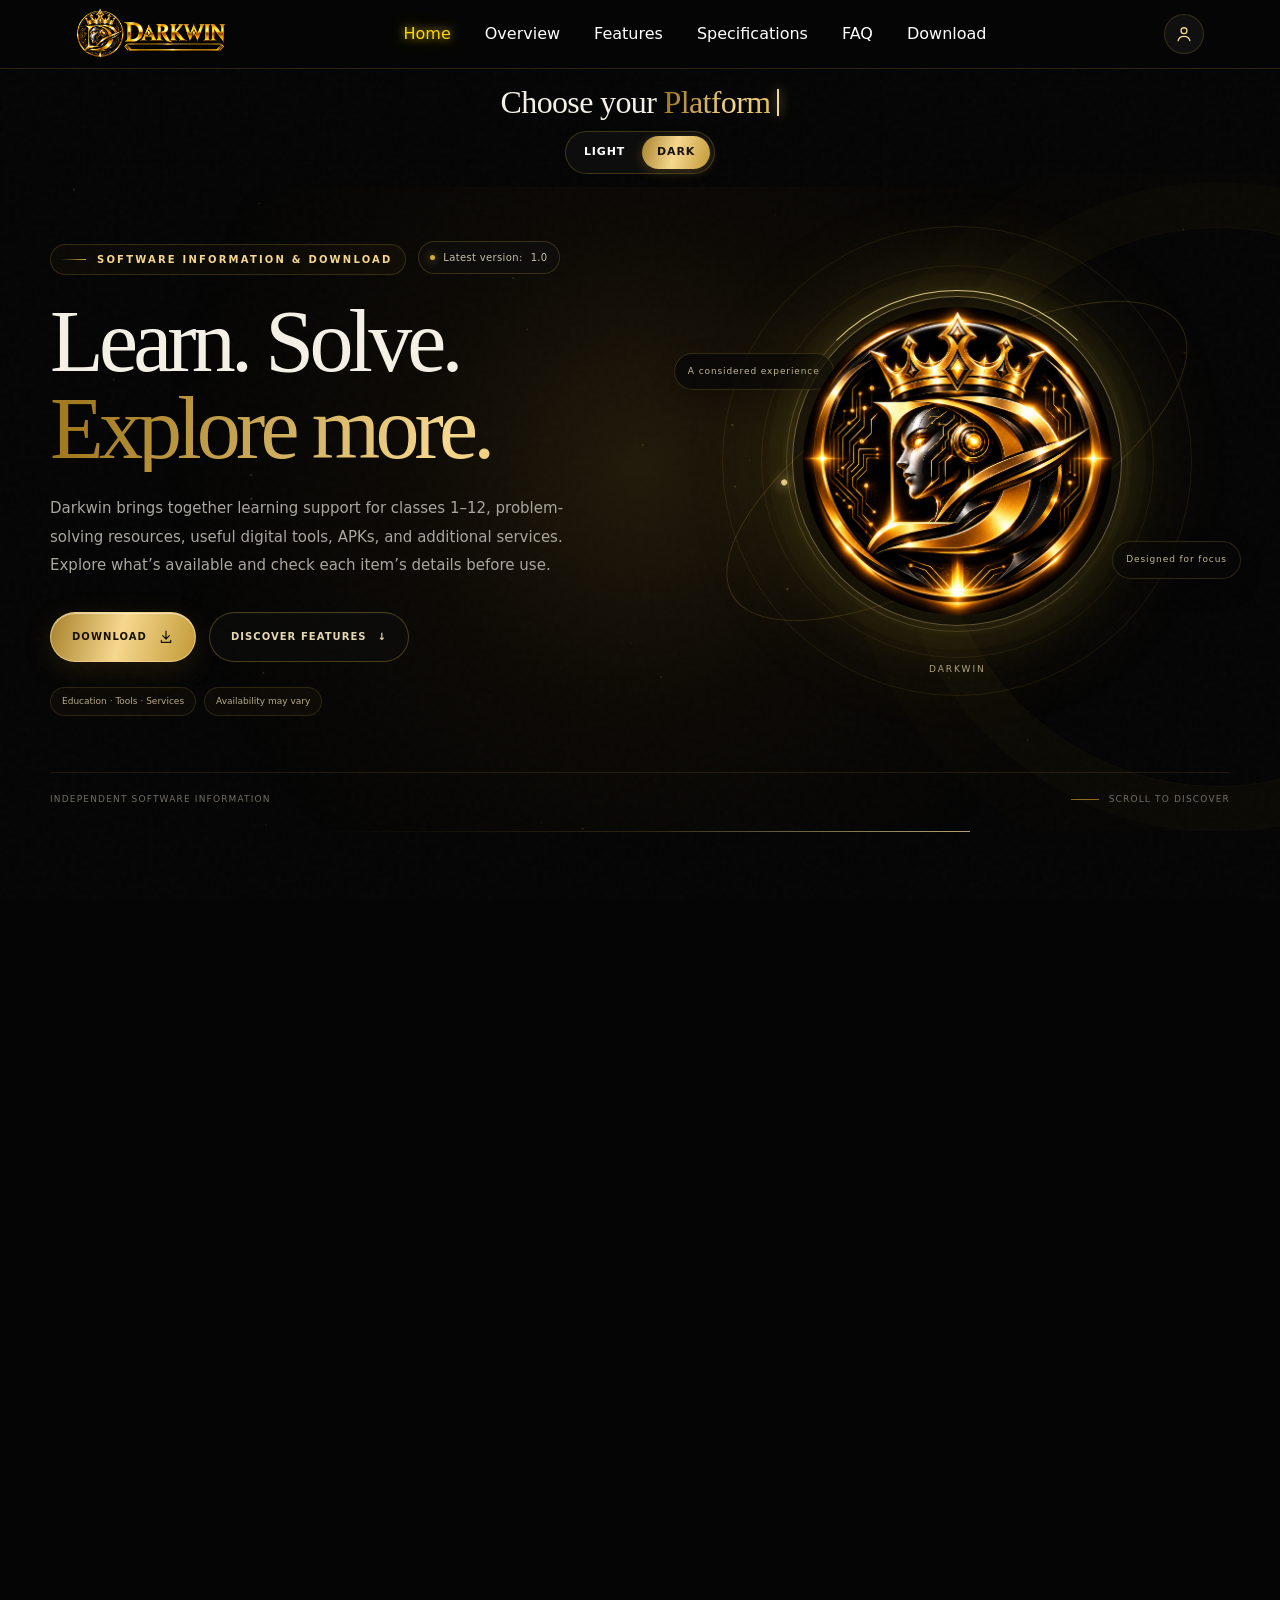
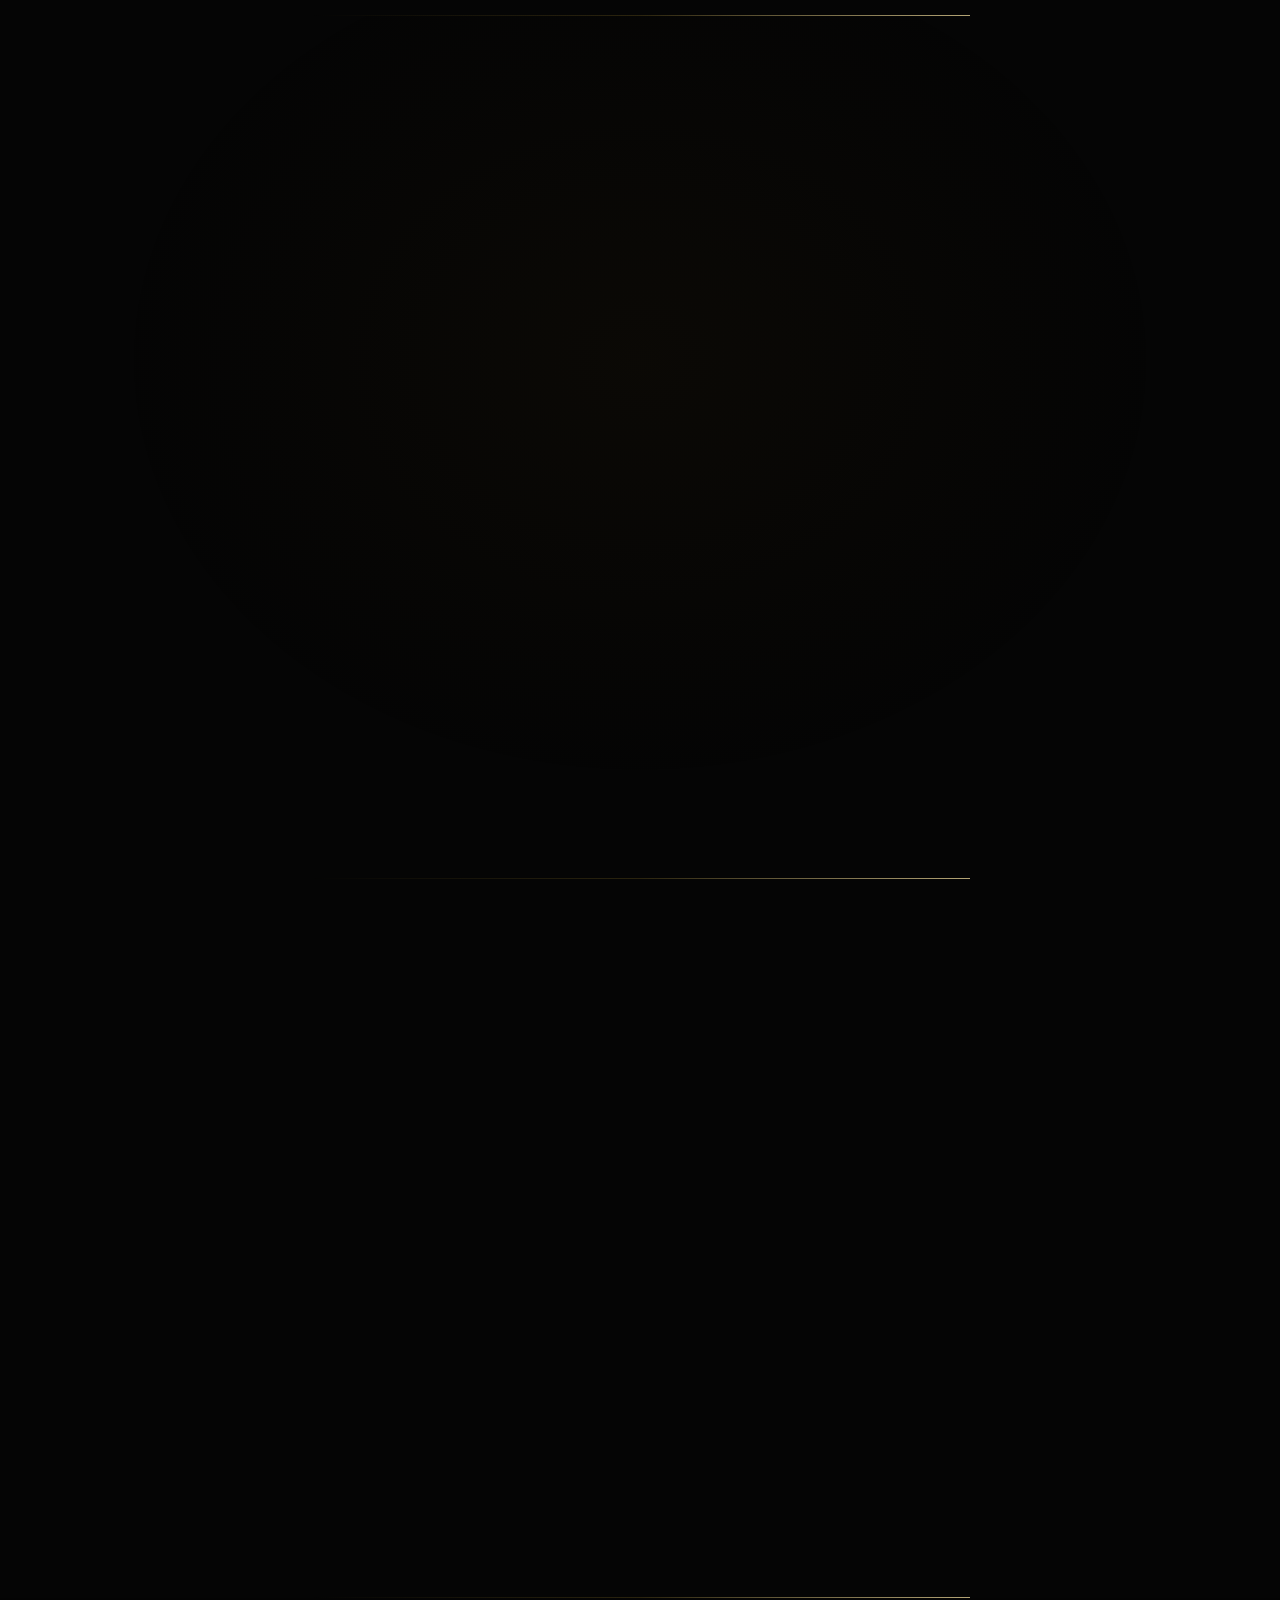
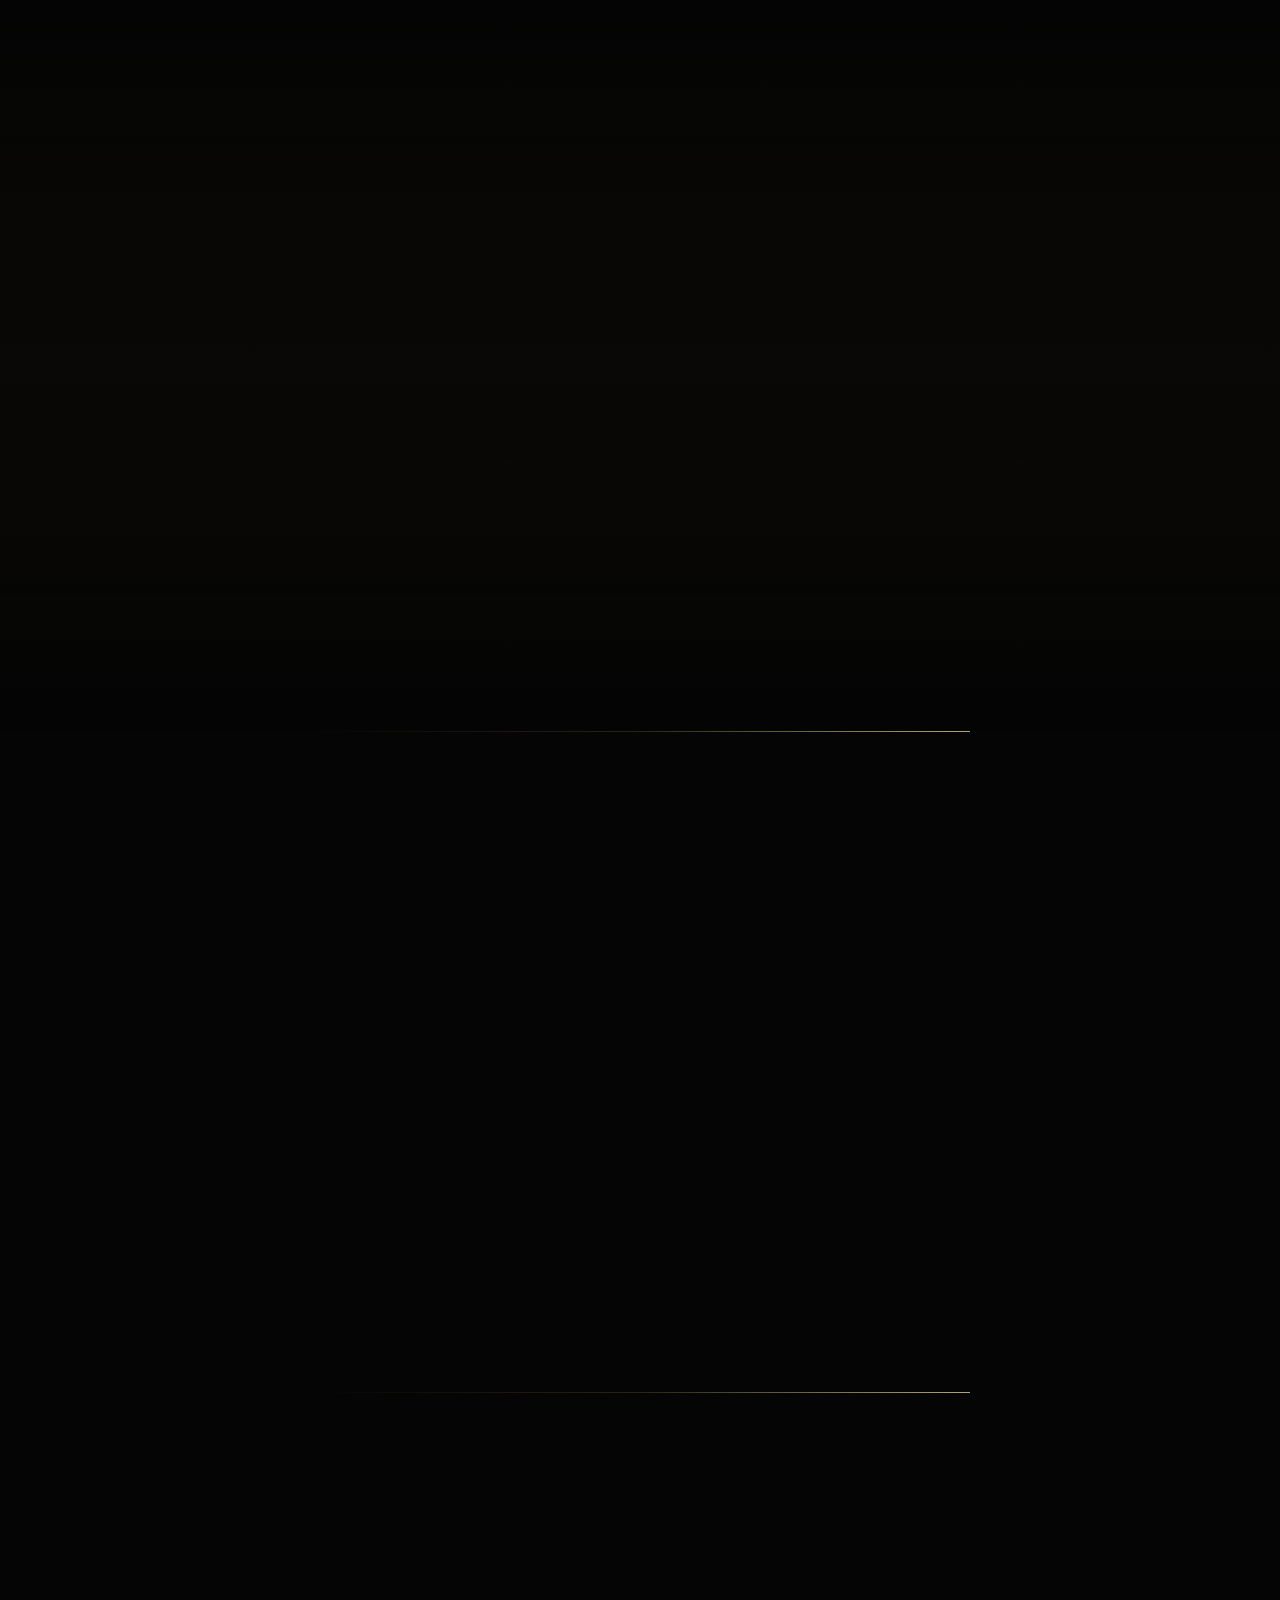
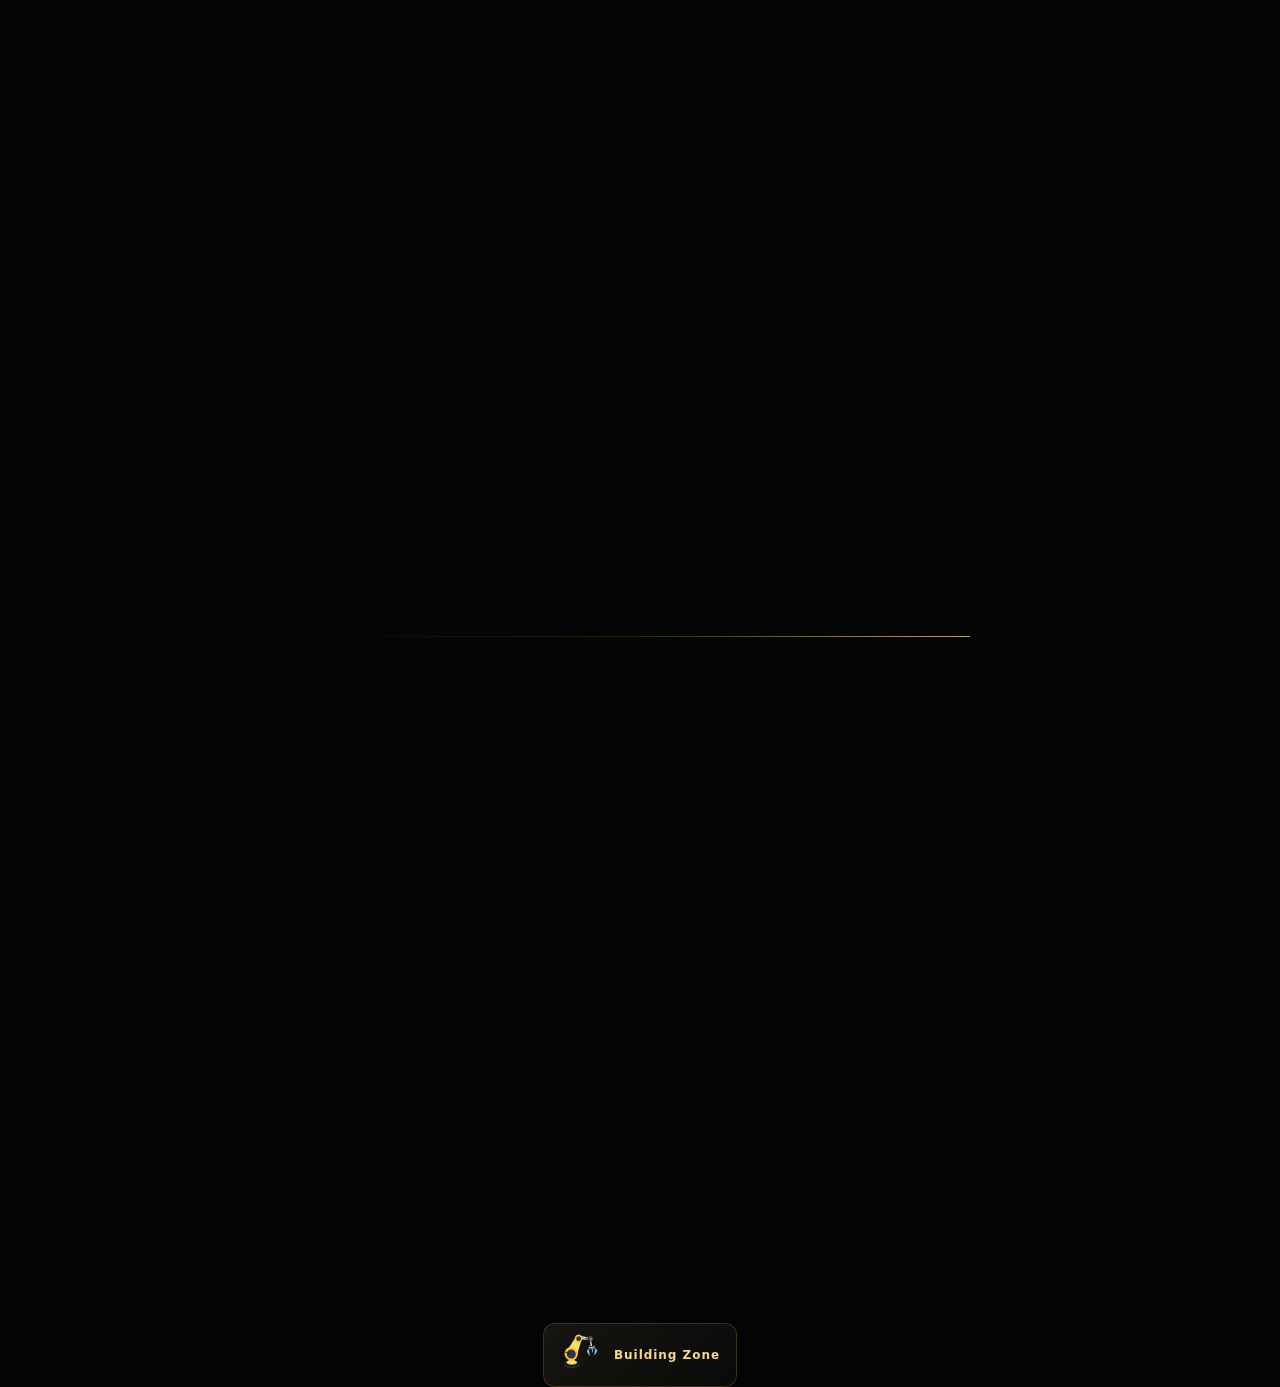
==== commit b53f2061: "Add files via upload" ====
--- a/index.html
+++ b/index.html
@@ -4,6 +4,8 @@
   <meta charset="utf-8">
   <meta name="viewport" content="width=device-width, initial-scale=1">
   <meta name="theme-color" content="#070707">
+  <meta http-equiv="Content-Security-Policy" content="default-src 'none'; base-uri 'none'; object-src 'none'; script-src 'sha256-00gCIcJ4SVREsqb8kX0JcF3Pe3lrUgxWvKx2UESkno0='; style-src 'sha256-INROVFVo6TiSQeWE5l1EIbBInlPvcYRYvto3tL6cJvY='; img-src 'self' data:; media-src 'self'; font-src 'self'; connect-src 'none'; form-action 'none'; frame-src 'none'; worker-src 'none'; manifest-src 'none'; upgrade-insecure-requests">
+  <meta name="referrer" content="strict-origin-when-cross-origin">
   <meta name="description" content="Discover Darkwin: learning support for classes 1–12, problem-solving resources, digital tools, APKs, and additional services.">
   <meta property="og:type" content="website">
   <meta property="og:title" content="Darkwin — Learning, Tools &amp; Services">
@@ -186,6 +188,39 @@
       background: #101010;
       cursor: pointer;
     }
+    .profile-menu { position: relative; flex: 0 0 auto; }
+    .profile-toggle {
+      display: grid;
+      width: 40px;
+      height: 40px;
+      place-items: center;
+      border: 1px solid var(--line);
+      border-radius: 50%;
+      color: var(--champagne);
+      background: #101010;
+      cursor: pointer;
+      transition: border-color .2s ease, background .2s ease, box-shadow .2s ease;
+    }
+    .profile-toggle:hover, .profile-toggle[aria-expanded="true"] { border-color: rgba(245,215,142,.65); background: rgba(212,175,55,.1); box-shadow: 0 0 20px rgba(212,175,55,.15); }
+    .profile-toggle svg { width: 20px; height: 20px; fill: none; stroke: currentColor; stroke-width: 1.6; stroke-linecap: round; stroke-linejoin: round; }
+    .profile-dropdown {
+      position: absolute;
+      z-index: 30;
+      top: calc(100% + 10px);
+      right: 0;
+      display: none;
+      width: 200px;
+      padding: 8px;
+      border: 1px solid rgba(212,175,55,.24);
+      border-radius: 12px;
+      background: rgba(10,10,10,.98);
+      box-shadow: 0 16px 35px rgba(0,0,0,.42);
+    }
+    .profile-dropdown.open { display: block; }
+    .profile-item { display: flex; min-height: 46px; align-items: center; gap: 11px; padding: 8px 10px; border: 1px solid transparent; border-radius: 8px; color: var(--text); font-size: 13px; font-weight: 600; text-decoration: none; transition: background .2s ease, border-color .2s ease, color .2s ease; }
+    .profile-item:hover, .profile-item:focus-visible { border-color: rgba(212,175,55,.18); color: var(--champagne); background: rgba(212,175,55,.08); }
+    .profile-item-icon { display: grid; width: 30px; height: 30px; flex: 0 0 30px; place-items: center; border: 1px solid rgba(212,175,55,.22); border-radius: 50%; color: var(--champagne); background: rgba(212,175,55,.06); }
+    .profile-item-icon svg { width: 15px; height: 15px; fill: none; stroke: currentColor; stroke-width: 1.5; stroke-linecap: round; stroke-linejoin: round; }
 
     .hero {
       position: relative;
@@ -732,6 +767,9 @@
     body.light-theme .nav-links a, body.light-theme .nav-download { color: #302917 !important; }
     body.light-theme .nav-links a:hover, body.light-theme .nav-links a.active, body.light-theme .nav-download:hover, body.light-theme .nav-download.active { color: #a27700 !important; text-shadow: 0 0 8px rgba(212,175,55,.25); }
     body.light-theme .menu-toggle { color: #302917; background: #fff; }
+    body.light-theme .profile-toggle { color: #302917; background: #fff; }
+    body.light-theme .profile-dropdown { border-color: rgba(132,98,20,.22); background: rgba(255,255,255,.98); box-shadow: 0 16px 35px rgba(58,48,25,.16); }
+    body.light-theme .profile-item-icon { border-color: rgba(132,98,20,.2); background: rgba(132,98,20,.05); }
     body.light-theme .theme-switch { border-color: rgba(132,98,20,.25); background: rgba(255,255,255,.9); }
     body.light-theme .theme-switch button { color: #302917; }
     body.light-theme .theme-switch button[aria-pressed="true"] { color: #171107; }
@@ -792,7 +830,7 @@
       .wrap { width: min(var(--content), calc(100% - 36px)); }
       .section { padding: 64px 0; }
       .nav-inner { height: 50px; padding: 0 14px; }
-      .menu-toggle { display: grid; place-items: center; }
+      .menu-toggle { display: grid; margin-left: auto; place-items: center; }
       .menu-toggle svg { width: 19px; height: 19px; fill: none; stroke: currentColor; stroke-width: 1.7; }
       .nav-links {
         position: absolute;
@@ -891,6 +929,17 @@
         <a href="#faq">FAQ</a>
         <a href="#download" class="nav-download">Download</a>
       </div>
+      <div class="profile-menu" id="profileMenu">
+        <button class="profile-toggle" id="profileToggle" type="button" aria-label="Open profile menu" aria-expanded="false" aria-controls="profileDropdown">
+          <svg viewBox="0 0 24 24" aria-hidden="true"><circle cx="12" cy="8" r="3.5"/><path d="M5 20c.7-3.4 3.2-5.2 7-5.2s6.3 1.8 7 5.2"/></svg>
+        </button>
+        <div class="profile-dropdown" id="profileDropdown" role="menu" aria-label="Profile options">
+          <a class="profile-item" href="doctor.html" role="menuitem">
+            <span class="profile-item-icon" aria-hidden="true"><svg viewBox="0 0 24 24"><path d="M6 3v5a4 4 0 0 0 8 0V3"/><path d="M4 3h4M12 3h4M10 12v2a5 5 0 0 0 10 0v-2"/><circle cx="20" cy="10" r="2"/></svg></span>
+            <span>Doctor</span>
+          </a>
+        </div>
+      </div>
     </nav>
   </header>
 
@@ -908,7 +957,7 @@
         <div class="hero-layout">
           <div class="hero-copy">
             <span class="eyebrow">Software information &amp; download</span>
-            <span class="version-pill"><i aria-hidden="true"></i> Latest version: <span data-detail="version">Not provided</span></span>
+            <span class="version-pill"><i aria-hidden="true"></i> Latest version: <span data-detail="version">1.0</span></span>
             <h1 id="hero-title">Learn. Solve.<br><span class="gold-text">Explore more.</span></h1>
             <p>Darkwin brings together learning support for classes 1–12, problem-solving resources, useful digital tools, APKs, and additional services. Explore what’s available and check each item’s details before use.</p>
             <div class="hero-actions">
@@ -1026,7 +1075,7 @@
           </article>
           <div class="spec-grid">
             <div class="surface-card spec-item reveal"><span>Software name</span><strong>Darkwin</strong></div>
-            <div class="surface-card spec-item reveal reveal-delay-1"><span>Version</span><strong data-detail="version">Not provided</strong></div>
+            <div class="surface-card spec-item reveal reveal-delay-1"><span>Version</span><strong data-detail="version">1.0</strong></div>
             <div class="surface-card spec-item reveal reveal-delay-2"><span>Developer</span><strong>[Not provided]</strong></div>
             <div class="surface-card spec-item reveal"><span>Release date</span><strong>[Not provided]</strong></div>
             <div class="surface-card spec-item reveal reveal-delay-1"><span>Platform</span><strong data-detail="platform">Not provided</strong></div>
@@ -1175,7 +1224,7 @@
           </details>
           <details class="faq-item reveal reveal-delay-2">
             <summary><span>Are the version and system requirements current?</span><span class="faq-mark" aria-hidden="true"></span></summary>
-            <div class="faq-answer"><p>Not yet. Values marked “Not provided” or shown in brackets are placeholders. Confirm current details with the official publisher before relying on them.</p></div>
+            <div class="faq-answer"><p>Yes. The latest listed software version is 1.0; other unconfirmed details remain placeholders until verified with the official publisher.</p></div>
           </details>
           <details class="faq-item reveal">
             <summary><span>Is this page the software developer's official website?</span><span class="faq-mark" aria-hidden="true"></span></summary>
@@ -1204,7 +1253,7 @@
       Android: "darkwin.apk"
     };
     const SOFTWARE_DETAILS = {
-      version: "Not provided",
+      version: "1.0",
       platform: "Platform not provided",
       size: "Not provided"
     };
@@ -1221,6 +1270,9 @@
     const pageBackgroundSource = pageBackground.querySelector("source");
     const menuToggle = document.getElementById("menuToggle");
     const primaryNav = document.getElementById("primaryNav");
+    const profileMenu = document.getElementById("profileMenu");
+    const profileToggle = document.getElementById("profileToggle");
+    const profileDropdown = document.getElementById("profileDropdown");
     const downloadButton = document.getElementById("downloadButton");
     const reducedMotion = window.matchMedia("(prefers-reduced-motion: reduce)").matches;
     const themeButtons = [...document.querySelectorAll("[data-theme-option]")];
@@ -1252,6 +1304,24 @@
       const isOpen = primaryNav.classList.toggle("open");
       menuToggle.setAttribute("aria-expanded", String(isOpen));
       menuToggle.setAttribute("aria-label", isOpen ? "Close navigation menu" : "Open navigation menu");
+    });
+    profileToggle.addEventListener("click", () => {
+      const isOpen = profileDropdown.classList.toggle("open");
+      profileToggle.setAttribute("aria-expanded", String(isOpen));
+      profileToggle.setAttribute("aria-label", isOpen ? "Close profile menu" : "Open profile menu");
+    });
+    function closeProfileMenu() {
+      profileDropdown.classList.remove("open");
+      profileToggle.setAttribute("aria-expanded", "false");
+      profileToggle.setAttribute("aria-label", "Open profile menu");
+    }
+    document.addEventListener("click", (event) => {
+      if (!profileMenu.contains(event.target)) closeProfileMenu();
+    });
+    document.addEventListener("keydown", (event) => {
+      if (event.key !== "Escape" || !profileDropdown.classList.contains("open")) return;
+      closeProfileMenu();
+      profileToggle.focus();
     });
     primaryNav.querySelectorAll("a").forEach((link) => {
       link.addEventListener("click", () => {
@@ -1342,19 +1412,37 @@
     const navLinks = [...document.querySelectorAll('.nav-links a[href^="#"]')];
     const observedSections = navLinks
       .map((link) => document.querySelector(link.getAttribute("href")))
-      .filter(Boolean);
+      .filter(Boolean)
+      .sort((first, second) => first.compareDocumentPosition(second) & Node.DOCUMENT_POSITION_FOLLOWING ? -1 : 1);
+    function updateActiveNav() {
+      const topbar = document.getElementById("topbar");
+      const activationLine = window.scrollY + topbar.offsetHeight + Math.min(window.innerHeight * .35, 240);
+      let activeSection = observedSections[0];
+      observedSections.forEach((section) => {
+        if (section.getBoundingClientRect().top + window.scrollY <= activationLine) {
+          activeSection = section;
+        }
+      });
+      if (window.innerHeight + window.scrollY >= document.documentElement.scrollHeight - 2) {
+        activeSection = observedSections.at(-1);
+      }
+      navLinks.forEach((link) => {
+        link.classList.toggle("active", link.hash === `#${activeSection.id}`);
+      });
+    }
+    let activeNavUpdatePending = false;
+    function scheduleActiveNavUpdate() {
+      if (activeNavUpdatePending) return;
+      activeNavUpdatePending = true;
+      window.requestAnimationFrame(() => {
+        activeNavUpdatePending = false;
+        updateActiveNav();
+      });
+    }
+    window.addEventListener("scroll", scheduleActiveNavUpdate, { passive: true });
+    window.addEventListener("resize", scheduleActiveNavUpdate, { passive: true });
+    updateActiveNav();
     if ("IntersectionObserver" in window) {
-      const sectionObserver = new IntersectionObserver((entries) => {
-        entries.forEach((entry) => {
-          if (!entry.isIntersecting) return;
-          navLinks.forEach((link) => {
-            const active = link.getAttribute("href") === `#${entry.target.id}`;
-            link.classList.toggle("active", active);
-          });
-        });
-      }, { rootMargin: "-32% 0px -58% 0px" });
-      observedSections.forEach((section) => sectionObserver.observe(section));
-
       if (!reducedMotion) {
         const revealObserver = new IntersectionObserver((entries, observer) => {
           entries.forEach((entry) => {
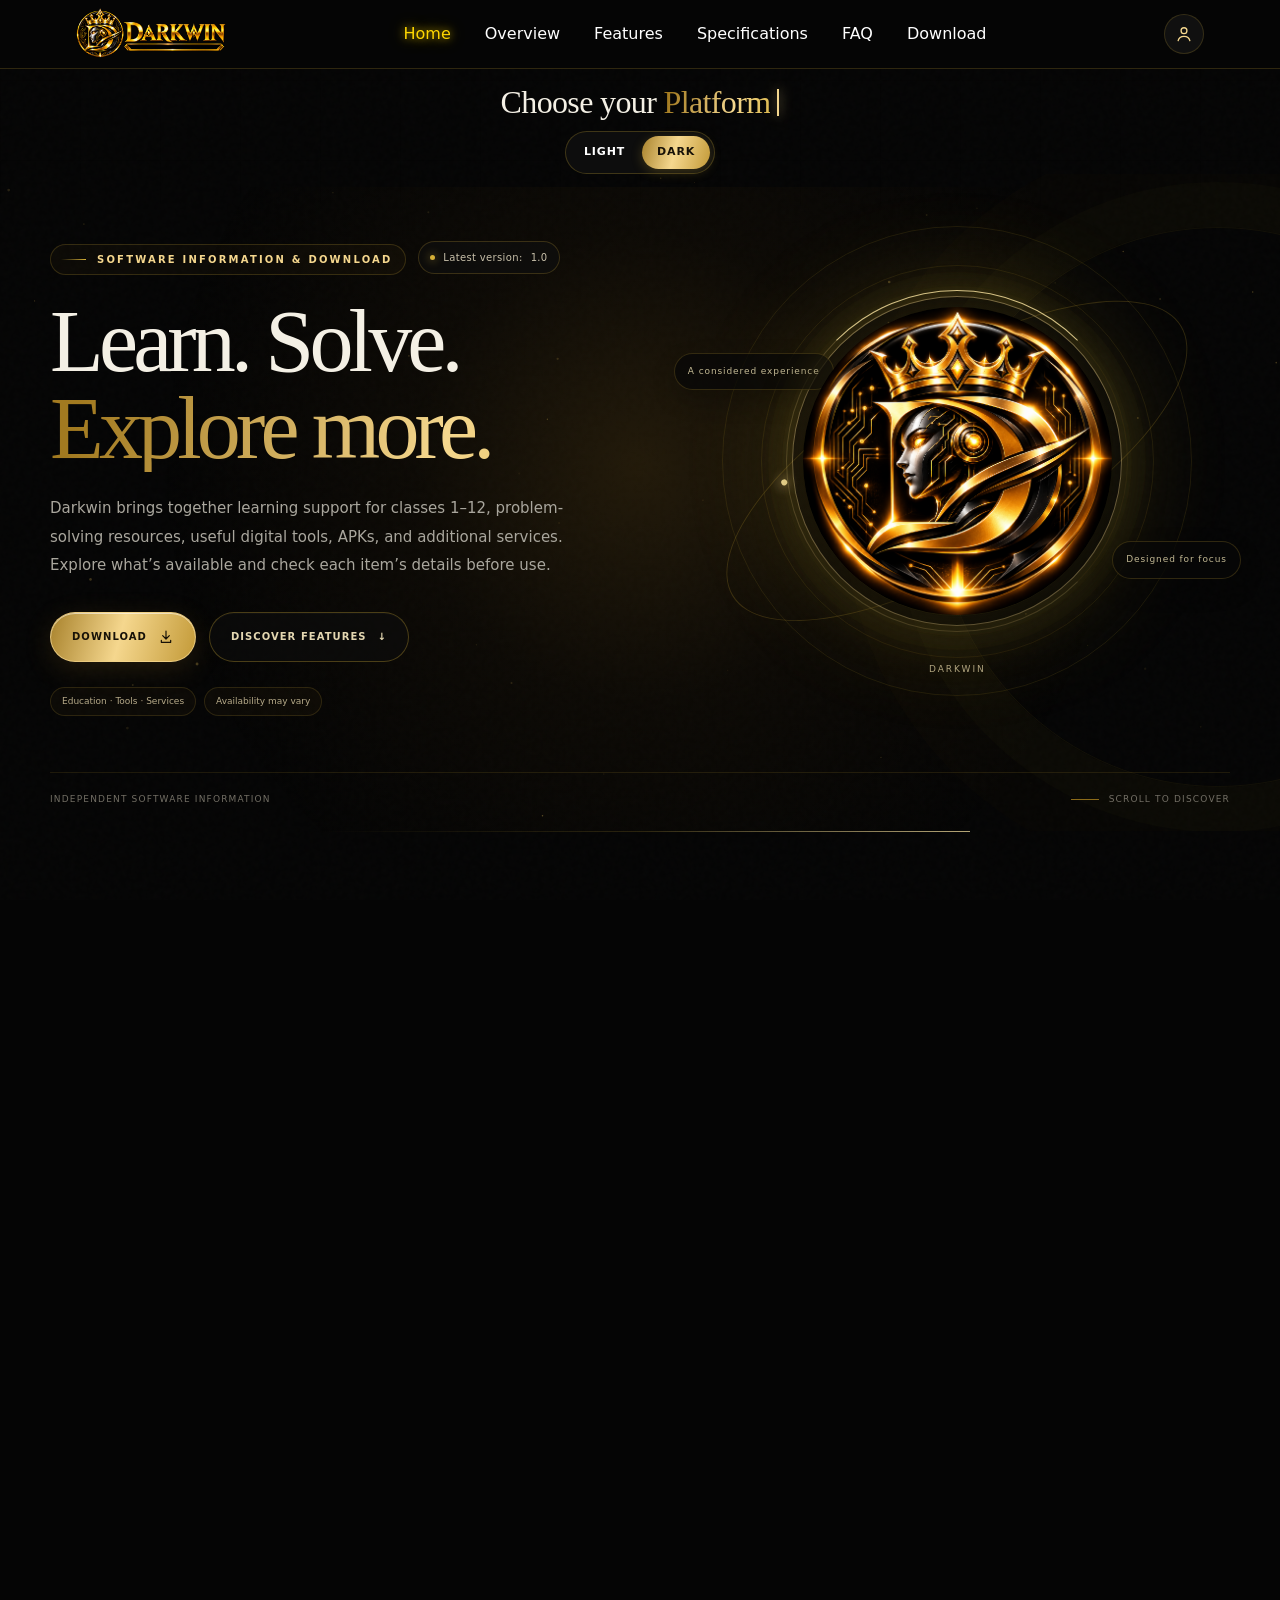
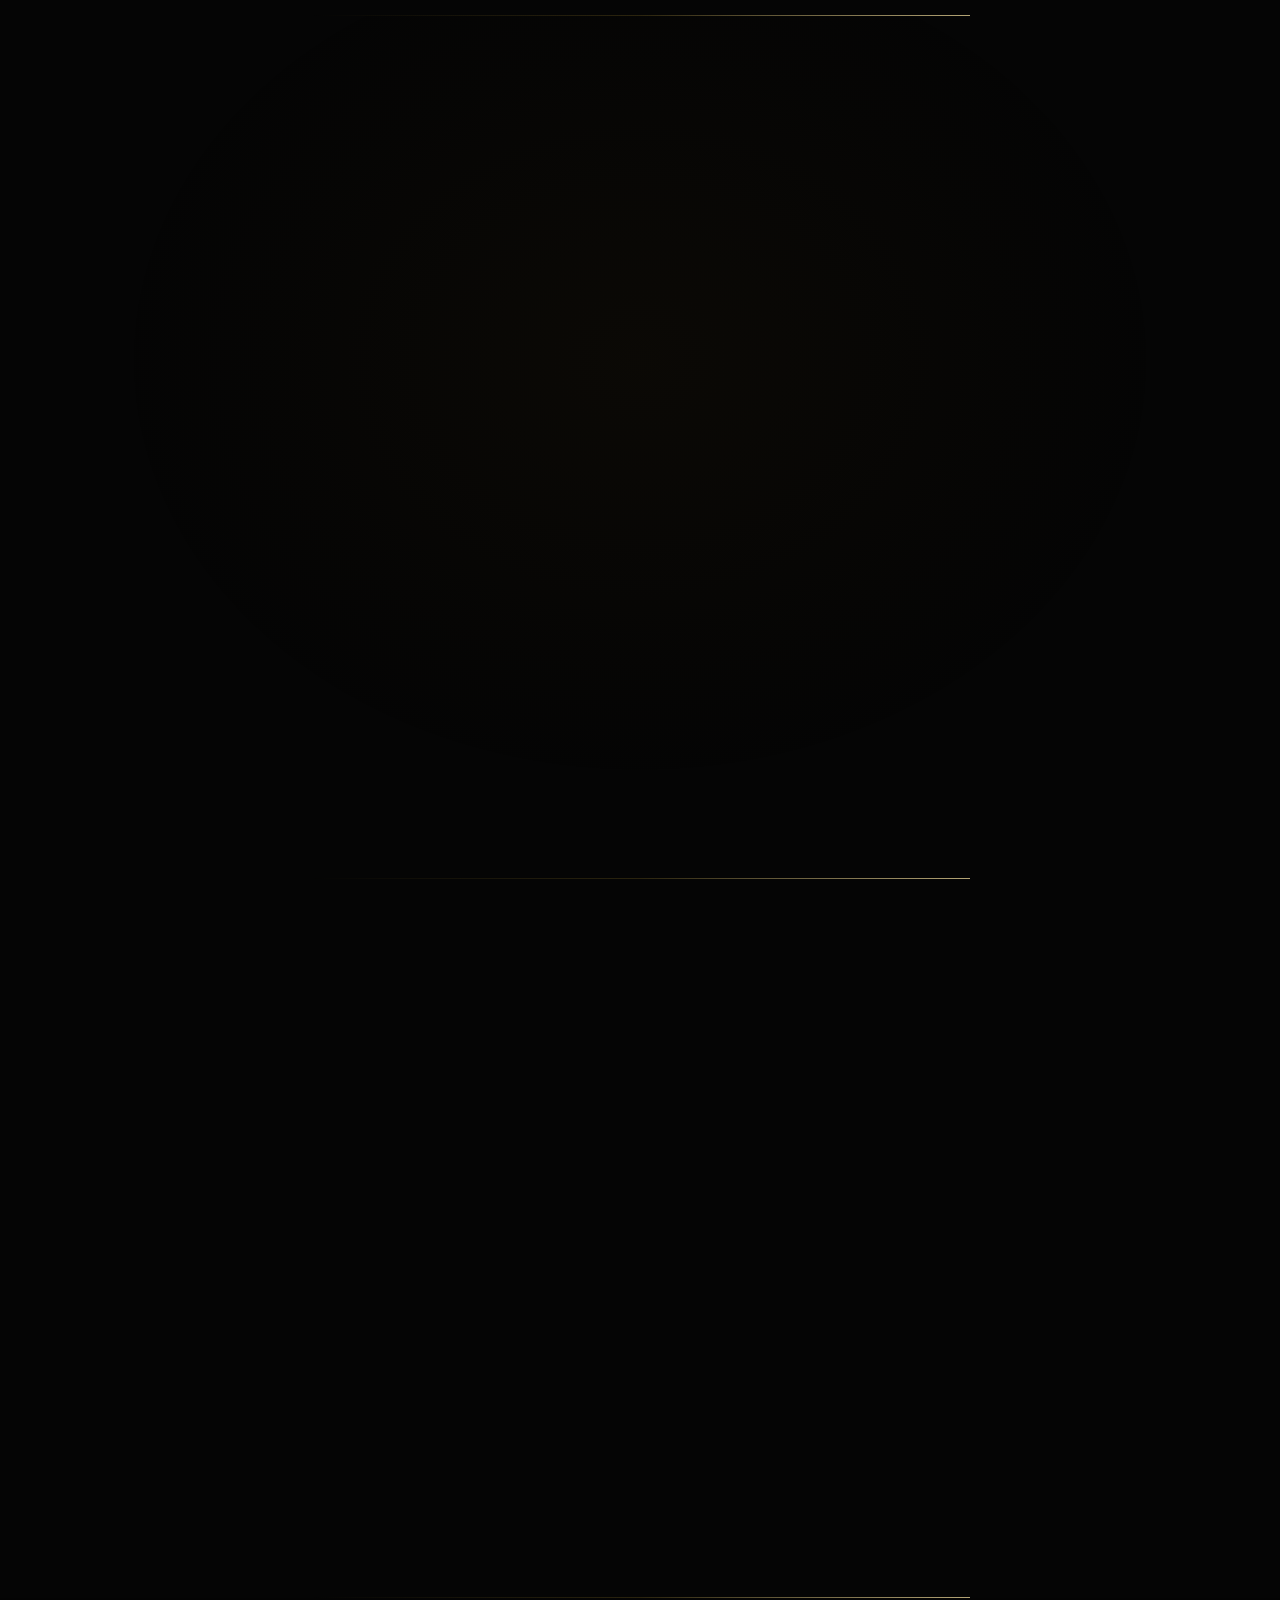
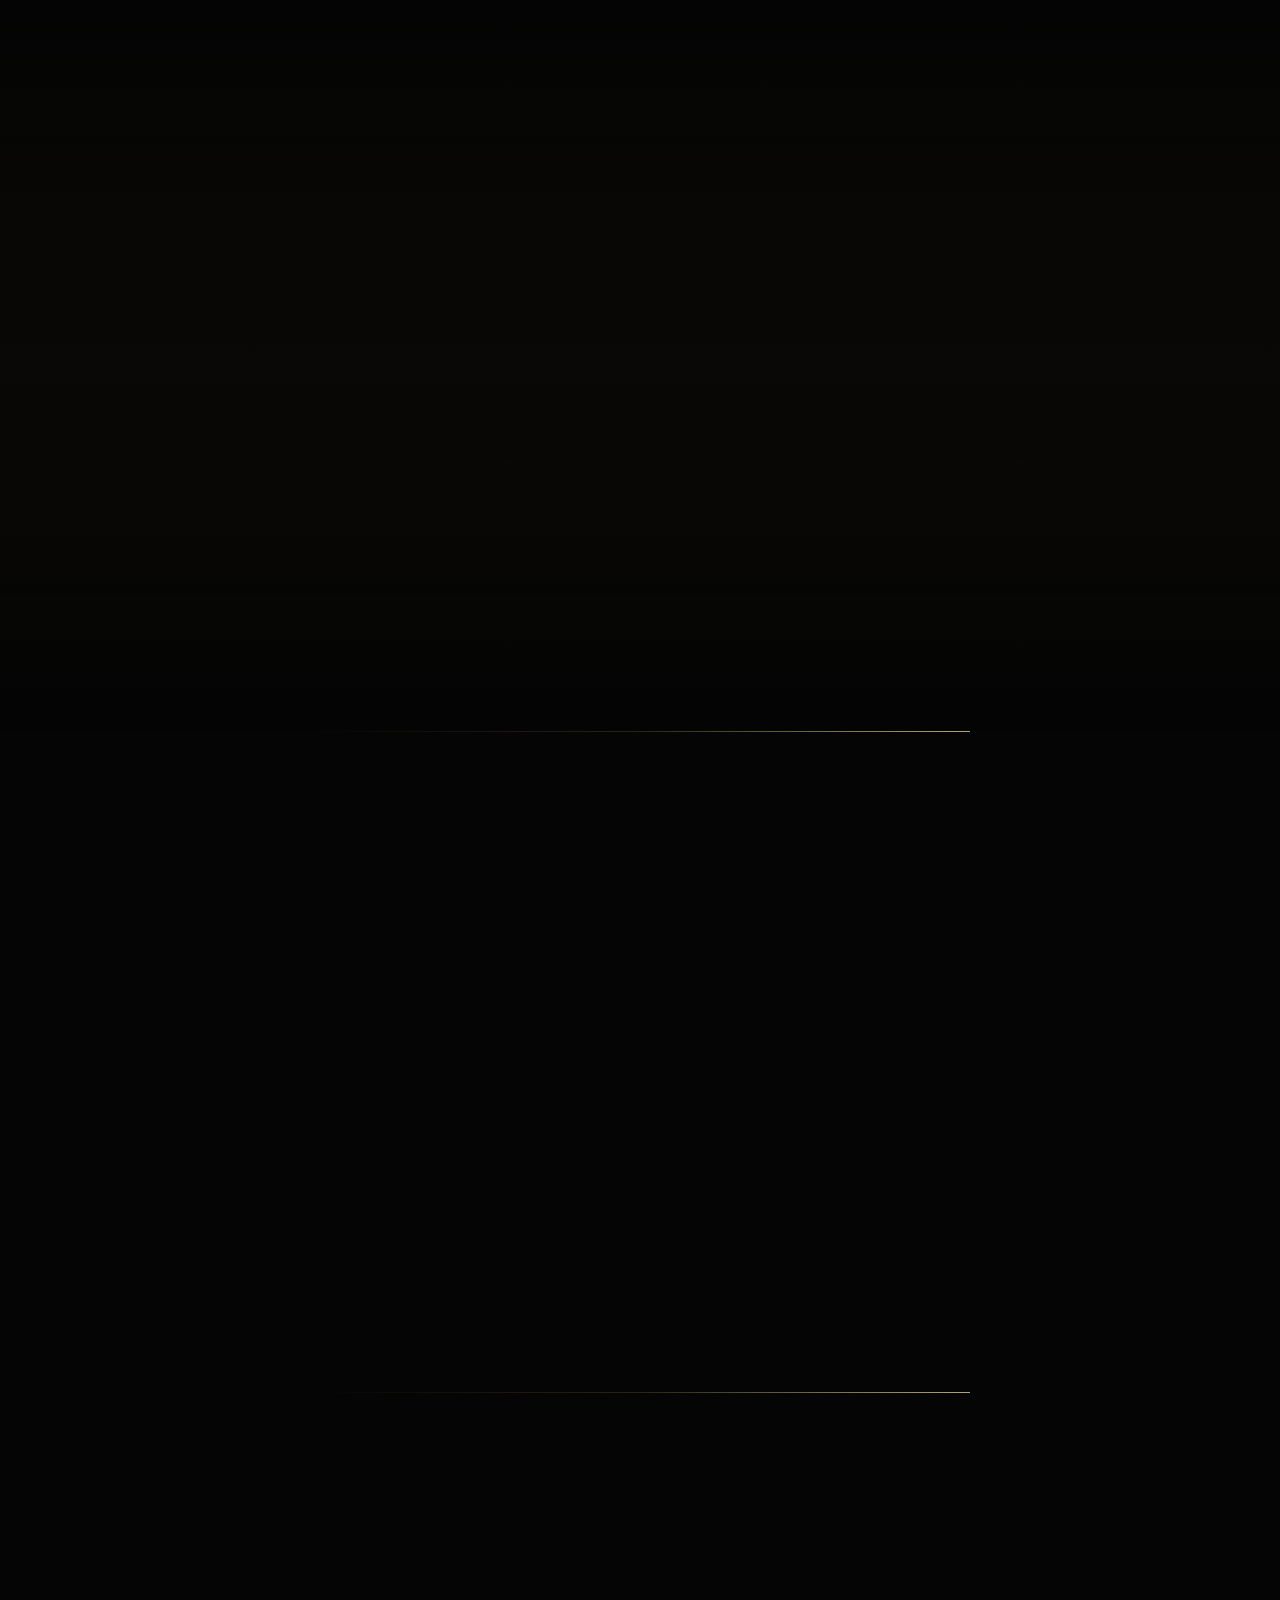
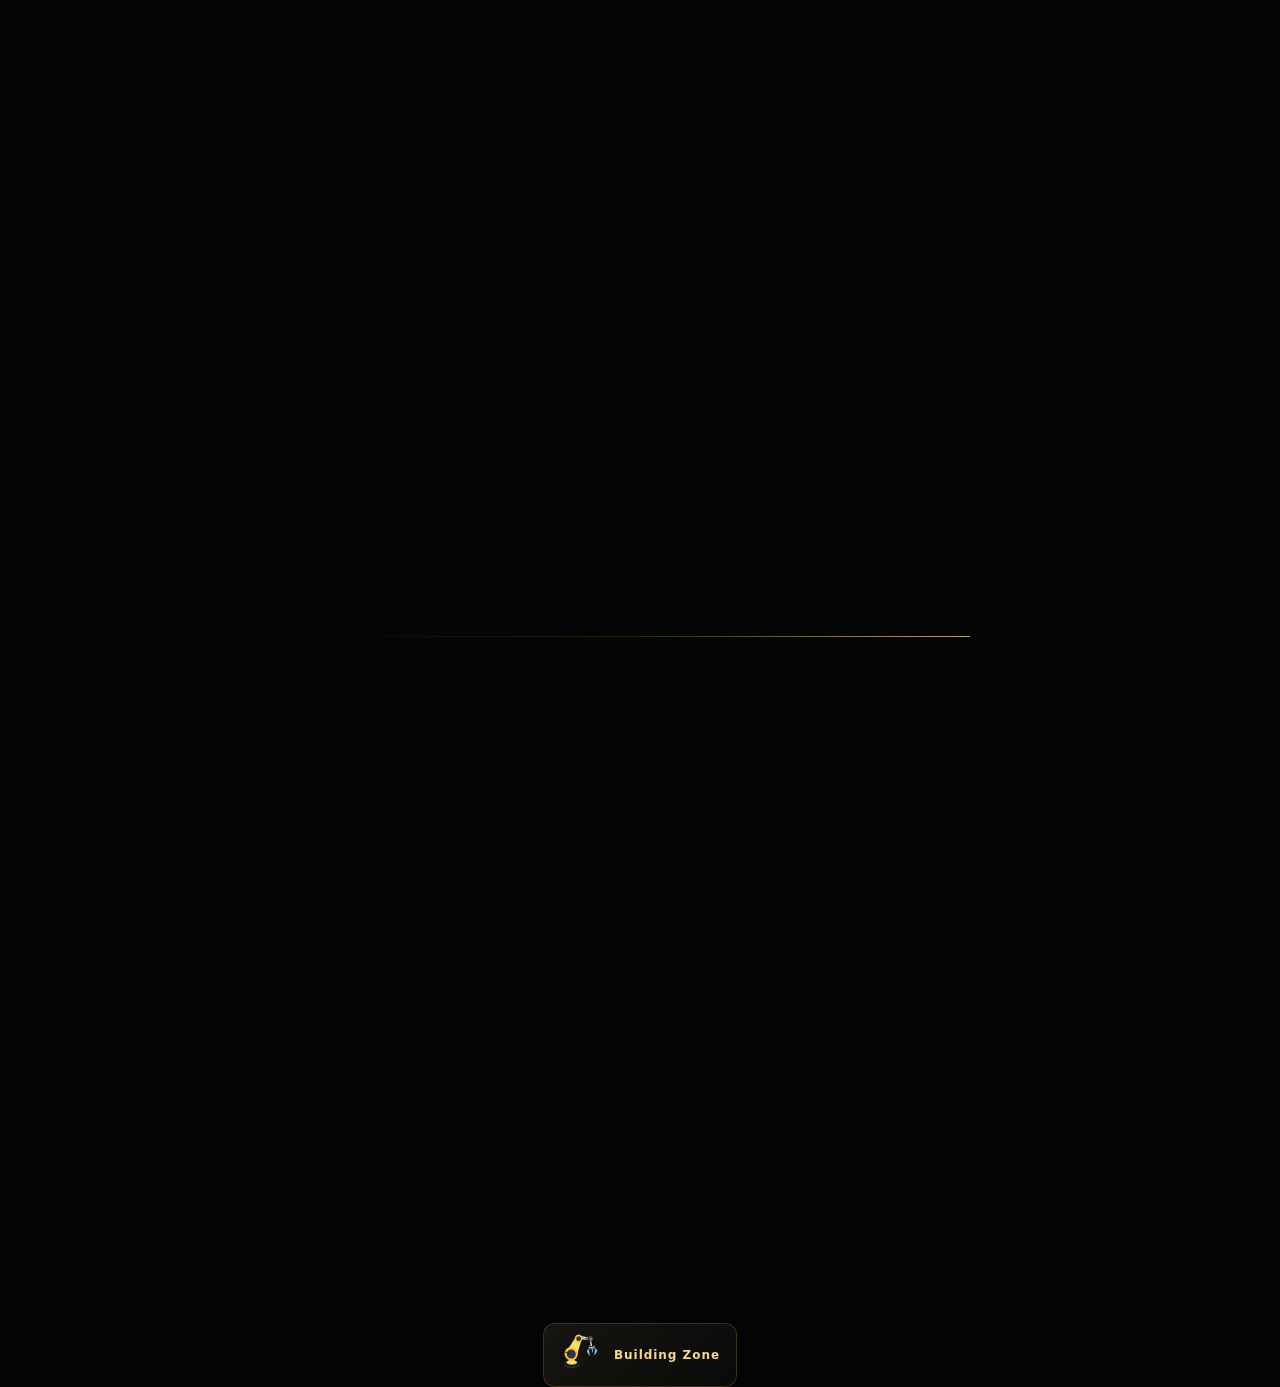
==== commit 7694a32e: "Add files via upload" ====
--- a/index.html
+++ b/index.html
@@ -4,7 +4,7 @@
   <meta charset="utf-8">
   <meta name="viewport" content="width=device-width, initial-scale=1">
   <meta name="theme-color" content="#070707">
-  <meta http-equiv="Content-Security-Policy" content="default-src 'none'; base-uri 'none'; object-src 'none'; script-src 'sha256-00gCIcJ4SVREsqb8kX0JcF3Pe3lrUgxWvKx2UESkno0='; style-src 'sha256-INROVFVo6TiSQeWE5l1EIbBInlPvcYRYvto3tL6cJvY='; img-src 'self' data:; media-src 'self'; font-src 'self'; connect-src 'none'; form-action 'none'; frame-src 'none'; worker-src 'none'; manifest-src 'none'; upgrade-insecure-requests">
+  <meta http-equiv="Content-Security-Policy" content="default-src 'none'; base-uri 'none'; object-src 'none'; script-src 'sha256-vBfy6Ftg9sE9B3CIpFDw8x+q27fwQk0GBzWb0vD/M34='; style-src 'sha256-INROVFVo6TiSQeWE5l1EIbBInlPvcYRYvto3tL6cJvY='; img-src 'self' data:; media-src 'self'; font-src 'self'; connect-src 'none'; form-action 'none'; frame-src 'none'; worker-src 'none'; manifest-src 'none'; upgrade-insecure-requests">
   <meta name="referrer" content="strict-origin-when-cross-origin">
   <meta name="description" content="Discover Darkwin: learning support for classes 1–12, problem-solving resources, digital tools, APKs, and additional services.">
   <meta property="og:type" content="website">
@@ -910,9 +910,7 @@
   </style>
 </head>
 <body>
-  <video id="page-background" autoplay muted loop playsinline preload="auto" aria-hidden="true">
-    <source src="darkwinbg.mp4" type="video/mp4">
-  </video>
+  <video id="page-background" src="darkwinbg.mp4" autoplay muted loop playsinline preload="auto" x5-video-player-type="h5" webkit-playsinline="true" aria-hidden="true"></video>
   <header class="topbar" id="topbar">
     <nav class="nav-inner wrap" aria-label="Main navigation">
       <a class="brand" href="#home" aria-label="Darkwin home">
@@ -1267,7 +1265,6 @@
 
     const backTop = document.getElementById("backTop");
     const pageBackground = document.getElementById("page-background");
-    const pageBackgroundSource = pageBackground.querySelector("source");
     const menuToggle = document.getElementById("menuToggle");
     const primaryNav = document.getElementById("primaryNav");
     const profileMenu = document.getElementById("profileMenu");
@@ -1277,6 +1274,27 @@
     const reducedMotion = window.matchMedia("(prefers-reduced-motion: reduce)").matches;
     const themeButtons = [...document.querySelectorAll("[data-theme-option]")];
     const themeColorMeta = document.querySelector('meta[name="theme-color"]');
+
+    function playPageBackground() {
+      pageBackground.muted = true;
+      pageBackground.setAttribute("playsinline", "");
+      pageBackground.play().catch(() => {
+        pageBackground.load();
+      });
+    }
+
+    function setPageBackground(backgroundFile) {
+      const absoluteSource = new URL(backgroundFile, document.baseURI).href;
+      if (pageBackground.currentSrc === absoluteSource && !pageBackground.paused) return;
+      if (pageBackground.getAttribute("src") !== backgroundFile) {
+        pageBackground.pause();
+        pageBackground.setAttribute("src", backgroundFile);
+        pageBackground.load();
+      }
+      pageBackground.currentTime = 0;
+      playPageBackground();
+    }
+
     themeButtons.forEach((button) => {
       button.addEventListener("click", () => {
         const theme = button.dataset.themeOption;
@@ -1286,12 +1304,13 @@
           themeButton.setAttribute("aria-pressed", String(themeButton === button));
         });
         const backgroundFile = isLight ? "darkwinlightbg.mp4" : "darkwinbg.mp4";
-        if (pageBackgroundSource.getAttribute("src") !== backgroundFile) {
-          pageBackgroundSource.setAttribute("src", backgroundFile);
-          pageBackground.load();
-        }
+        setPageBackground(backgroundFile);
         themeColorMeta.content = isLight ? "#f5f3ed" : "#070707";
       });
+    });
+    pageBackground.addEventListener("canplay", playPageBackground);
+    document.addEventListener("visibilitychange", () => {
+      if (!document.hidden) playPageBackground();
     });
 
     function onScroll() {
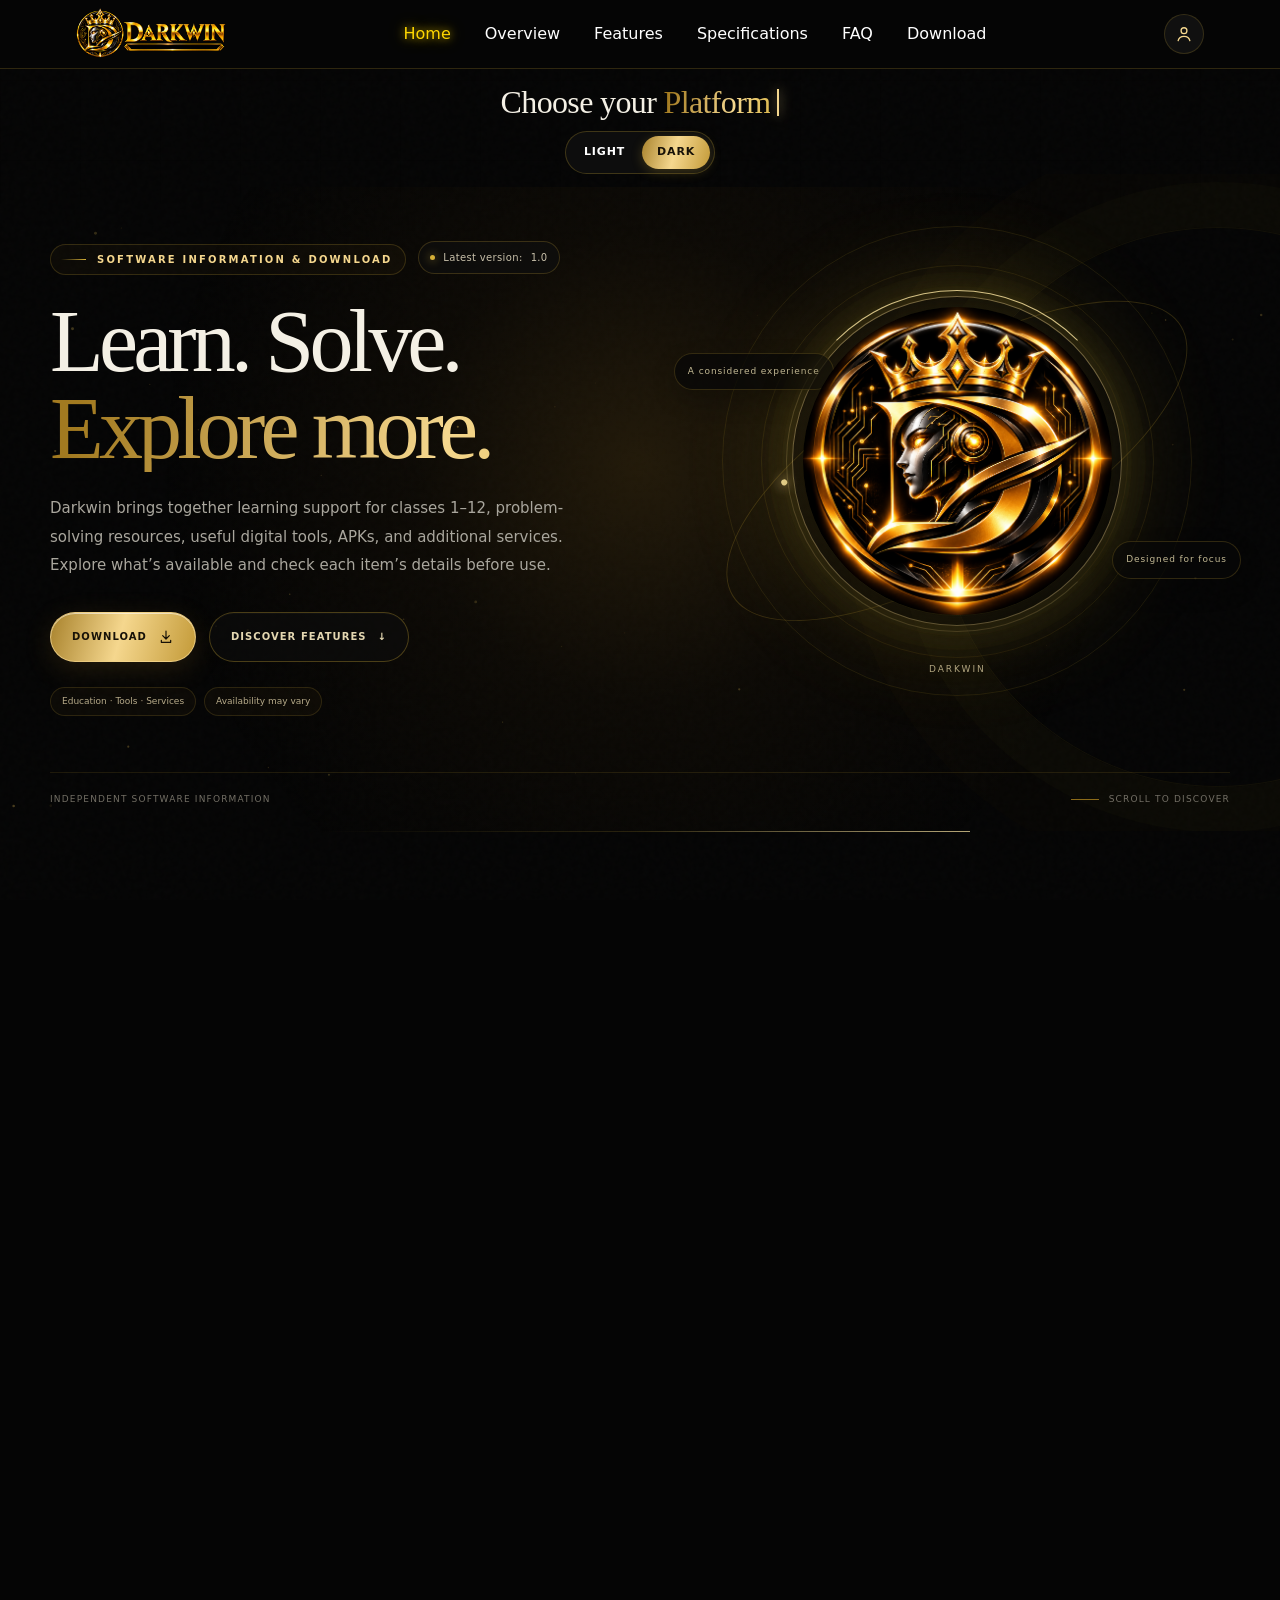
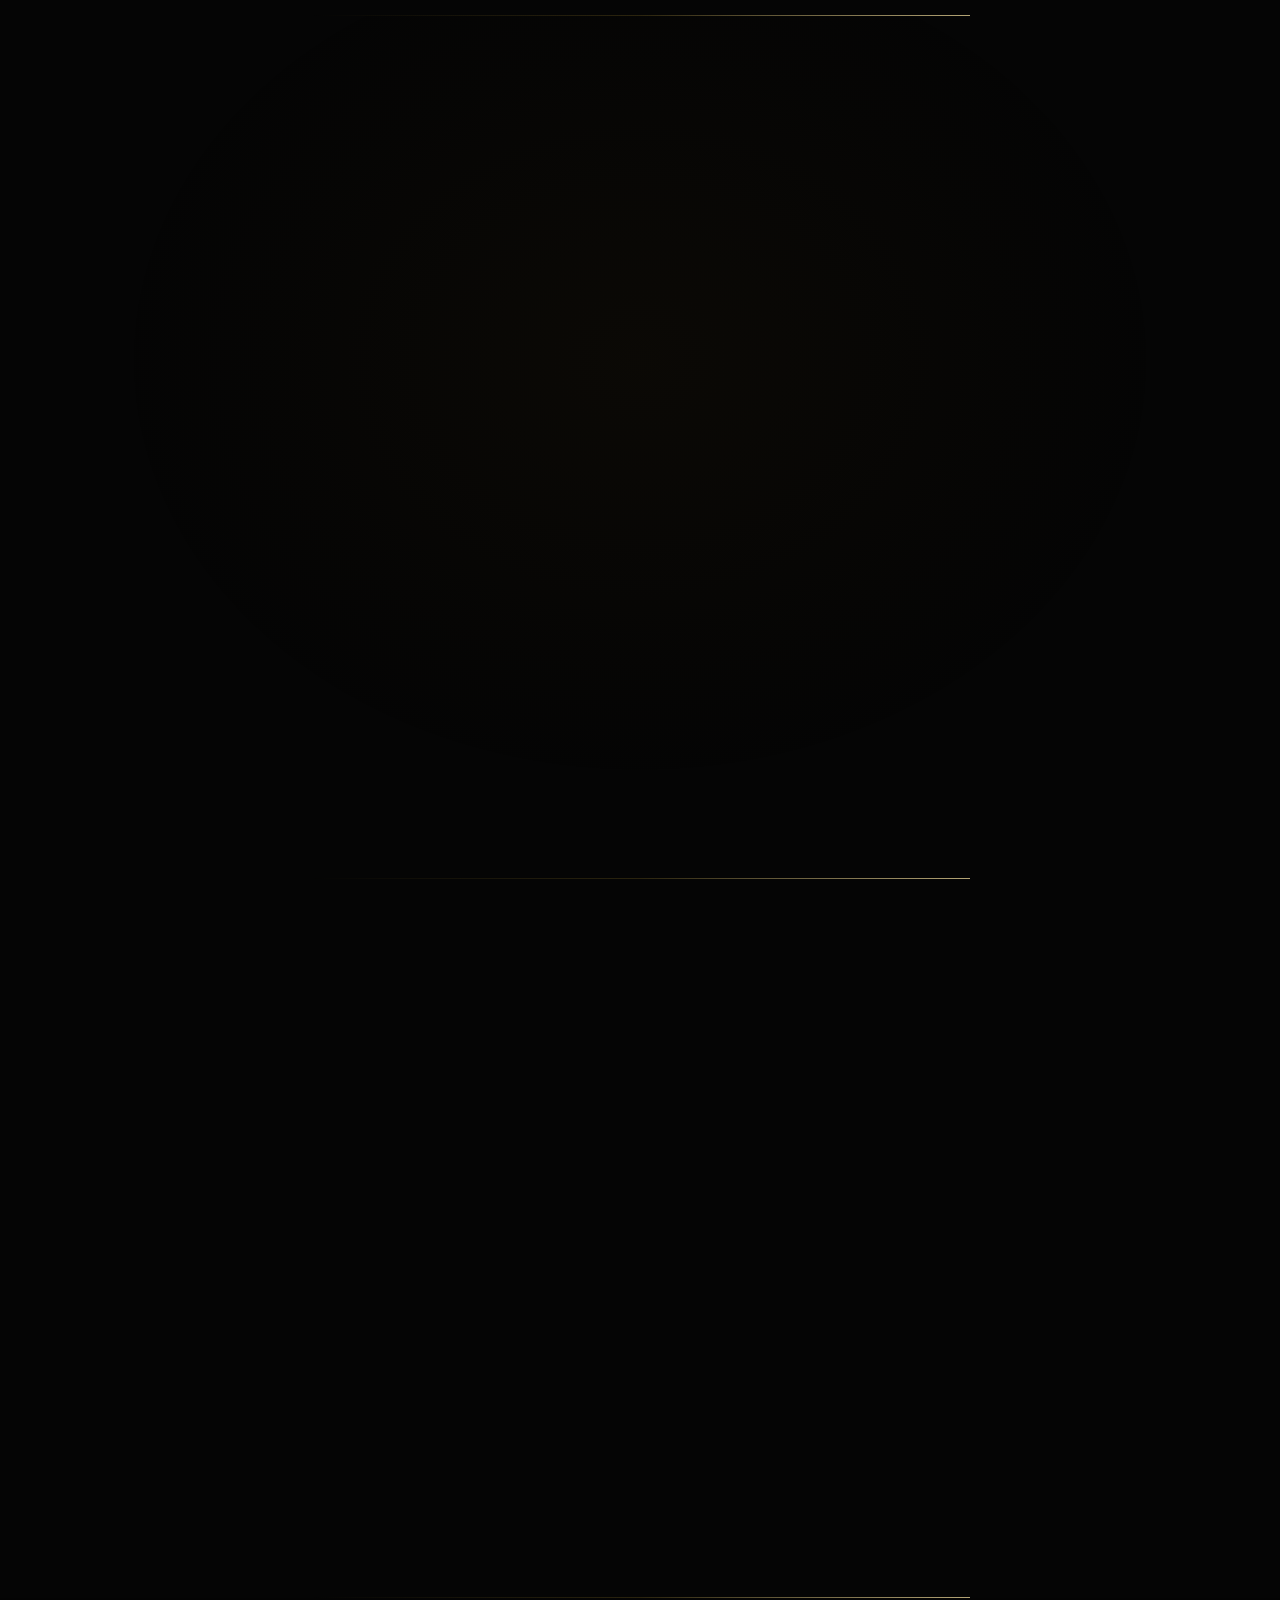
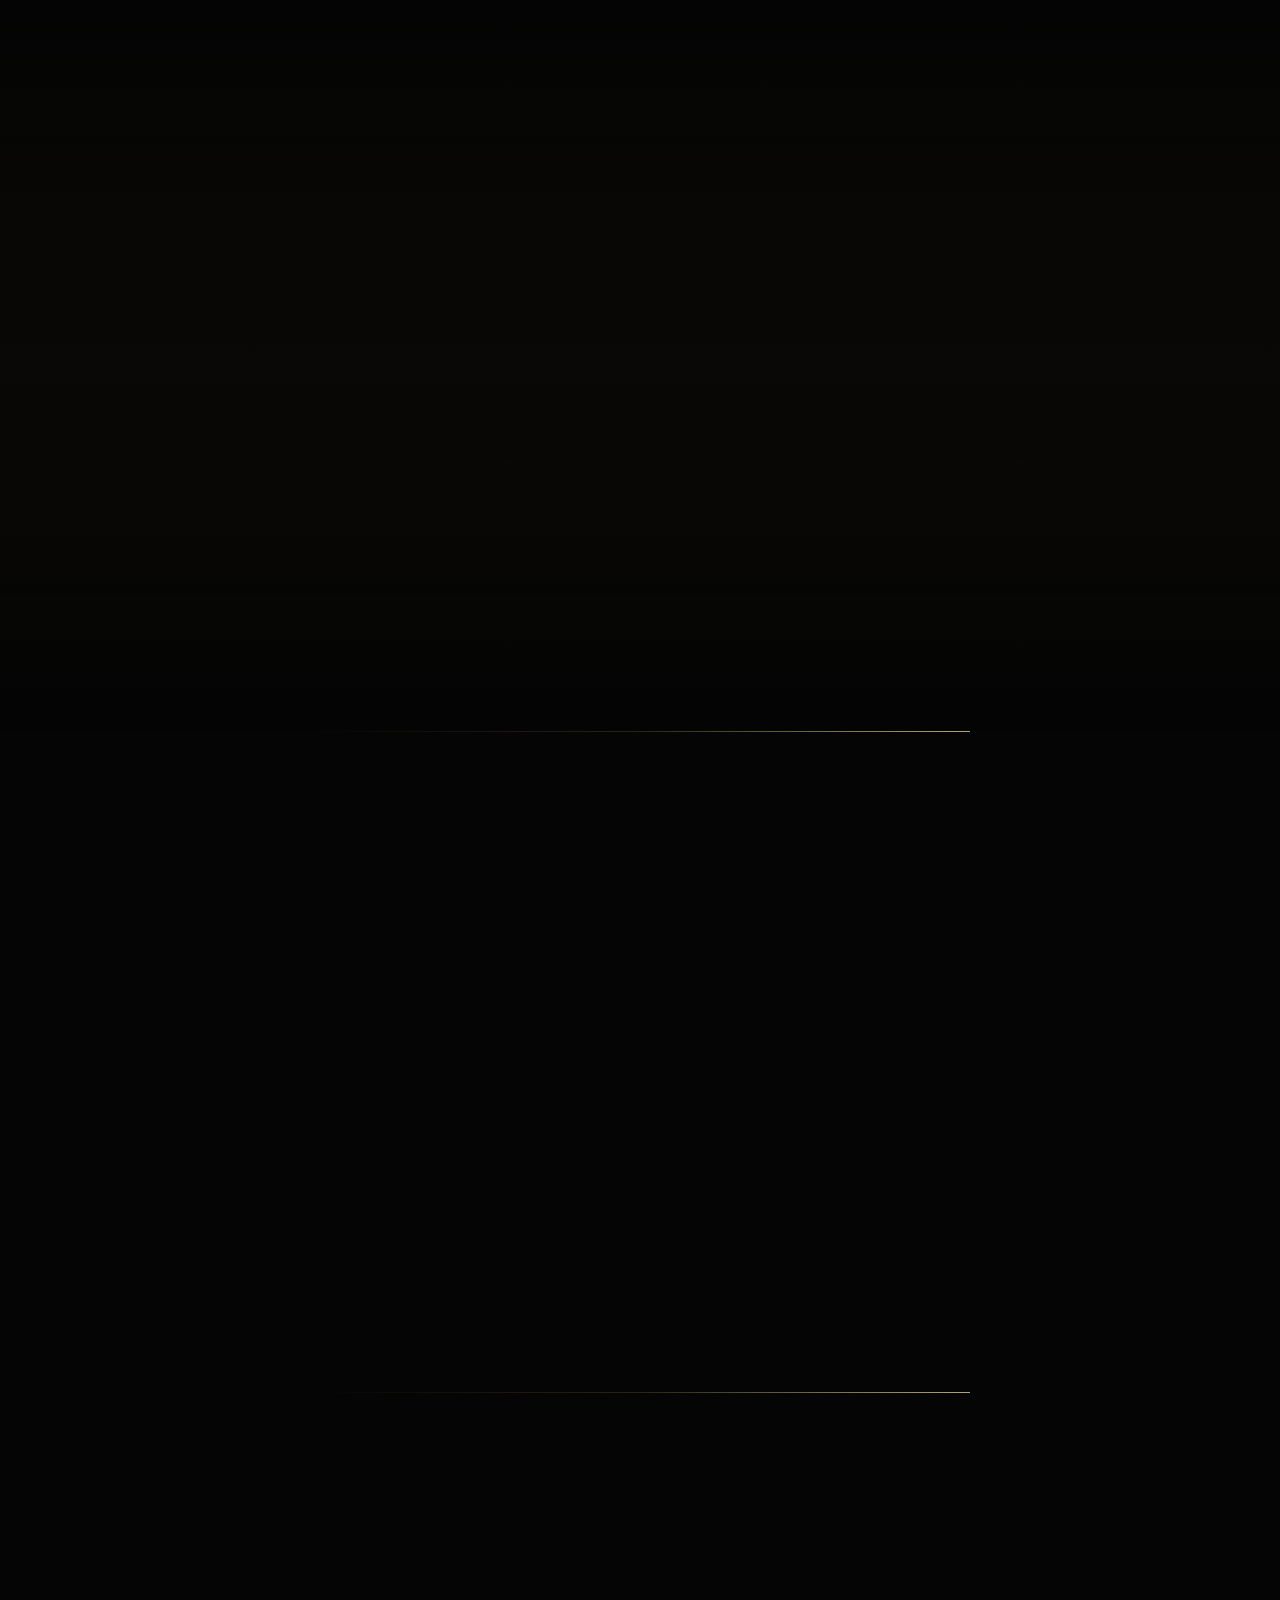
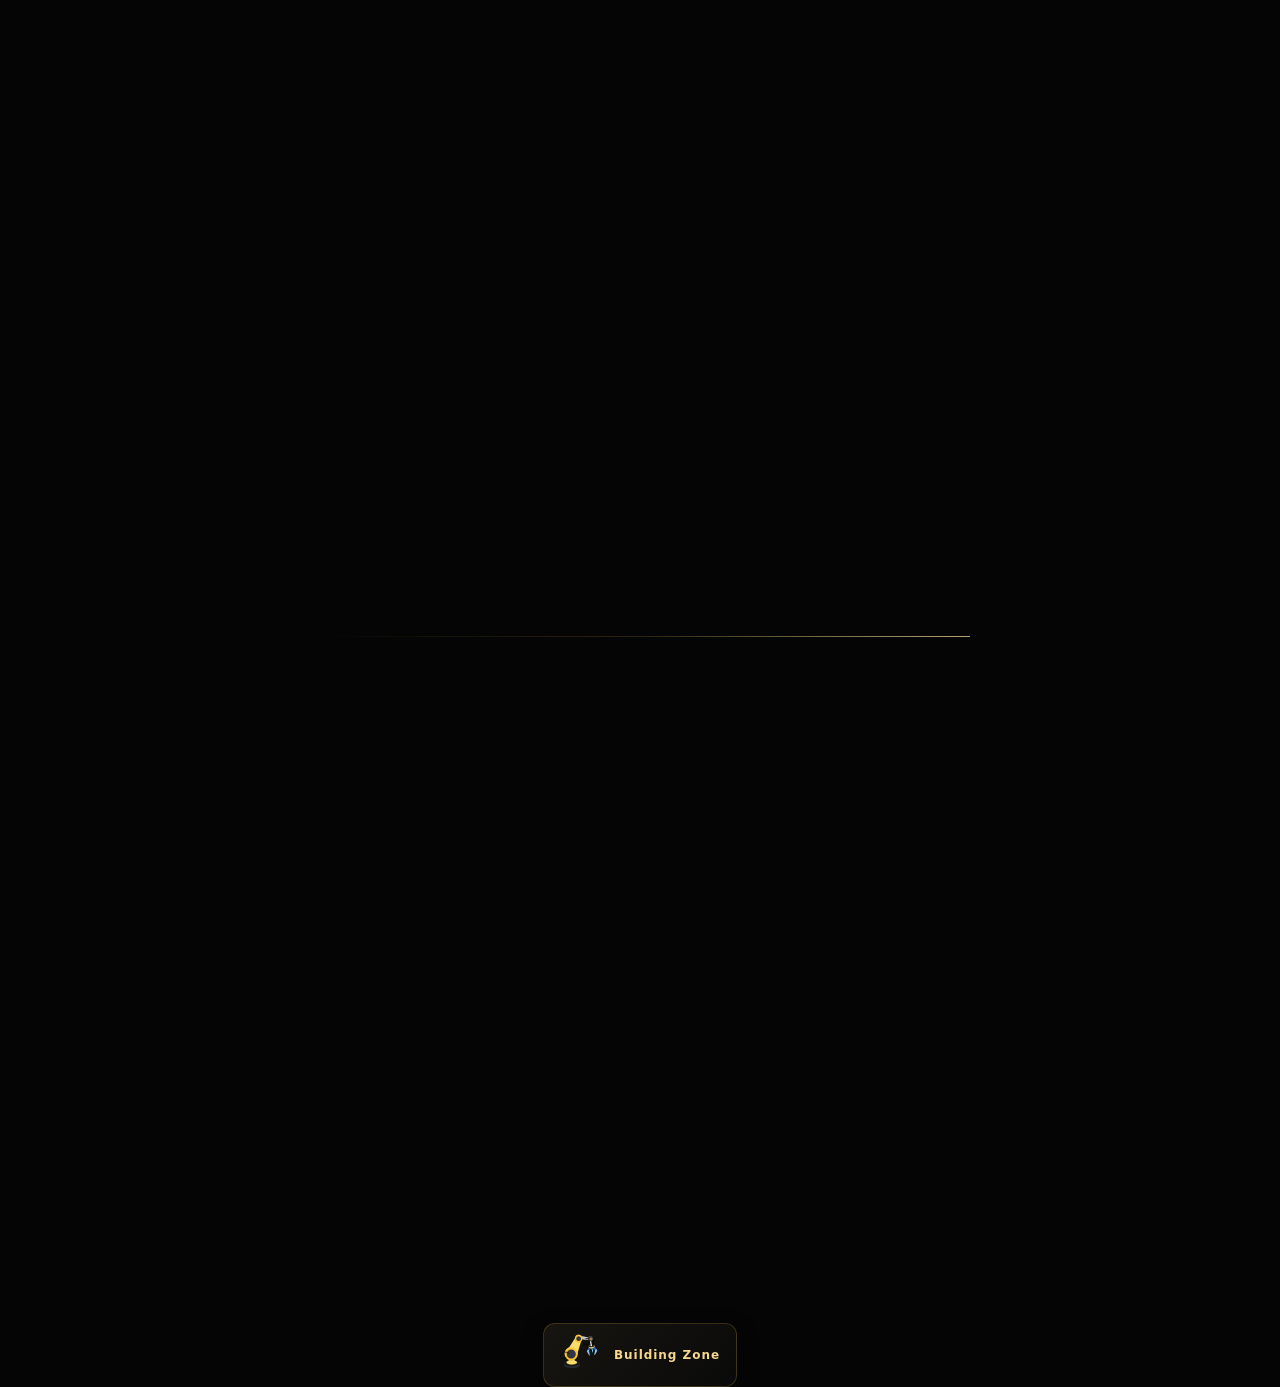
==== commit ea23cfe5: "Add files via upload" ====
--- a/index.html
+++ b/index.html
@@ -4,7 +4,7 @@
   <meta charset="utf-8">
   <meta name="viewport" content="width=device-width, initial-scale=1">
   <meta name="theme-color" content="#070707">
-  <meta http-equiv="Content-Security-Policy" content="default-src 'none'; base-uri 'none'; object-src 'none'; script-src 'sha256-vBfy6Ftg9sE9B3CIpFDw8x+q27fwQk0GBzWb0vD/M34='; style-src 'sha256-INROVFVo6TiSQeWE5l1EIbBInlPvcYRYvto3tL6cJvY='; img-src 'self' data:; media-src 'self'; font-src 'self'; connect-src 'none'; form-action 'none'; frame-src 'none'; worker-src 'none'; manifest-src 'none'; upgrade-insecure-requests">
+  <meta http-equiv="Content-Security-Policy" content="default-src 'none'; base-uri 'none'; object-src 'none'; script-src 'sha256-7ZwbZL021uIQZPjiPAvOLDbgk5Zy9N/2f0E5bW7CIRE='; style-src 'sha256-Ikq6+ftnZXvqYKcn34bgomL55P6n7mm+aCqyZjtFkew='; img-src 'self' data:; media-src 'self'; font-src 'self'; connect-src 'none'; form-action 'none'; frame-src 'none'; worker-src 'none'; manifest-src 'none'; upgrade-insecure-requests">
   <meta name="referrer" content="strict-origin-when-cross-origin">
   <meta name="description" content="Discover Darkwin: learning support for classes 1–12, problem-solving resources, digital tools, APKs, and additional services.">
   <meta property="og:type" content="website">
@@ -46,16 +46,17 @@
     }
     #page-background {
       position: fixed;
-      z-index: -3;
+      z-index: 0;
       inset: 0;
       width: 100%;
-      height: 100%;
+      height: 100vh;
+      height: 100dvh;
       object-fit: cover;
       pointer-events: none;
     }
     body::before {
       position: fixed;
-      z-index: -2;
+      z-index: 1;
       inset: 0;
       pointer-events: none;
       content: "";
@@ -66,13 +67,14 @@
     }
     body::after {
       position: fixed;
-      z-index: -1;
+      z-index: 1;
       inset: 0;
       pointer-events: none;
       content: "";
       opacity: .12;
       background-image: url("data:image/svg+xml,%3Csvg viewBox='0 0 180 180' xmlns='http://www.w3.org/2000/svg'%3E%3Cfilter id='n'%3E%3CfeTurbulence type='fractalNoise' baseFrequency='.9' numOctaves='3' stitchTiles='stitch'/%3E%3C/filter%3E%3Crect width='100%25' height='100%25' filter='url(%23n)' opacity='.15'/%3E%3C/svg%3E");
     }
+    main, footer { position: relative; z-index: 2; }
     a { color: inherit; text-decoration: none; }
     button { font: inherit; }
     button, a { -webkit-tap-highlight-color: transparent; }
@@ -1278,9 +1280,13 @@
     function playPageBackground() {
       pageBackground.muted = true;
       pageBackground.setAttribute("playsinline", "");
-      pageBackground.play().catch(() => {
-        pageBackground.load();
-      });
+      if (pageBackground.paused) {
+        pageBackground.play().catch((error) => {
+          if (error.name !== "NotAllowedError") {
+            console.error("Background video playback failed:", error);
+          }
+        });
+      }
     }
 
     function setPageBackground(backgroundFile) {
@@ -1291,9 +1297,18 @@
         pageBackground.setAttribute("src", backgroundFile);
         pageBackground.load();
       }
-      pageBackground.currentTime = 0;
       playPageBackground();
     }
+
+    pageBackground.addEventListener("error", () => {
+      console.error("Background video failed to load:", pageBackground.error);
+    });
+    playPageBackground();
+    document.addEventListener("touchstart", playPageBackground, { once: true, passive: true });
+    document.addEventListener("click", playPageBackground, { once: true });
+    document.addEventListener("visibilitychange", () => {
+      if (!document.hidden) playPageBackground();
+    });
 
     themeButtons.forEach((button) => {
       button.addEventListener("click", () => {
@@ -1308,11 +1323,6 @@
         themeColorMeta.content = isLight ? "#f5f3ed" : "#070707";
       });
     });
-    pageBackground.addEventListener("canplay", playPageBackground);
-    document.addEventListener("visibilitychange", () => {
-      if (!document.hidden) playPageBackground();
-    });
-
     function onScroll() {
       backTop.classList.toggle("visible", window.scrollY > 560);
     }
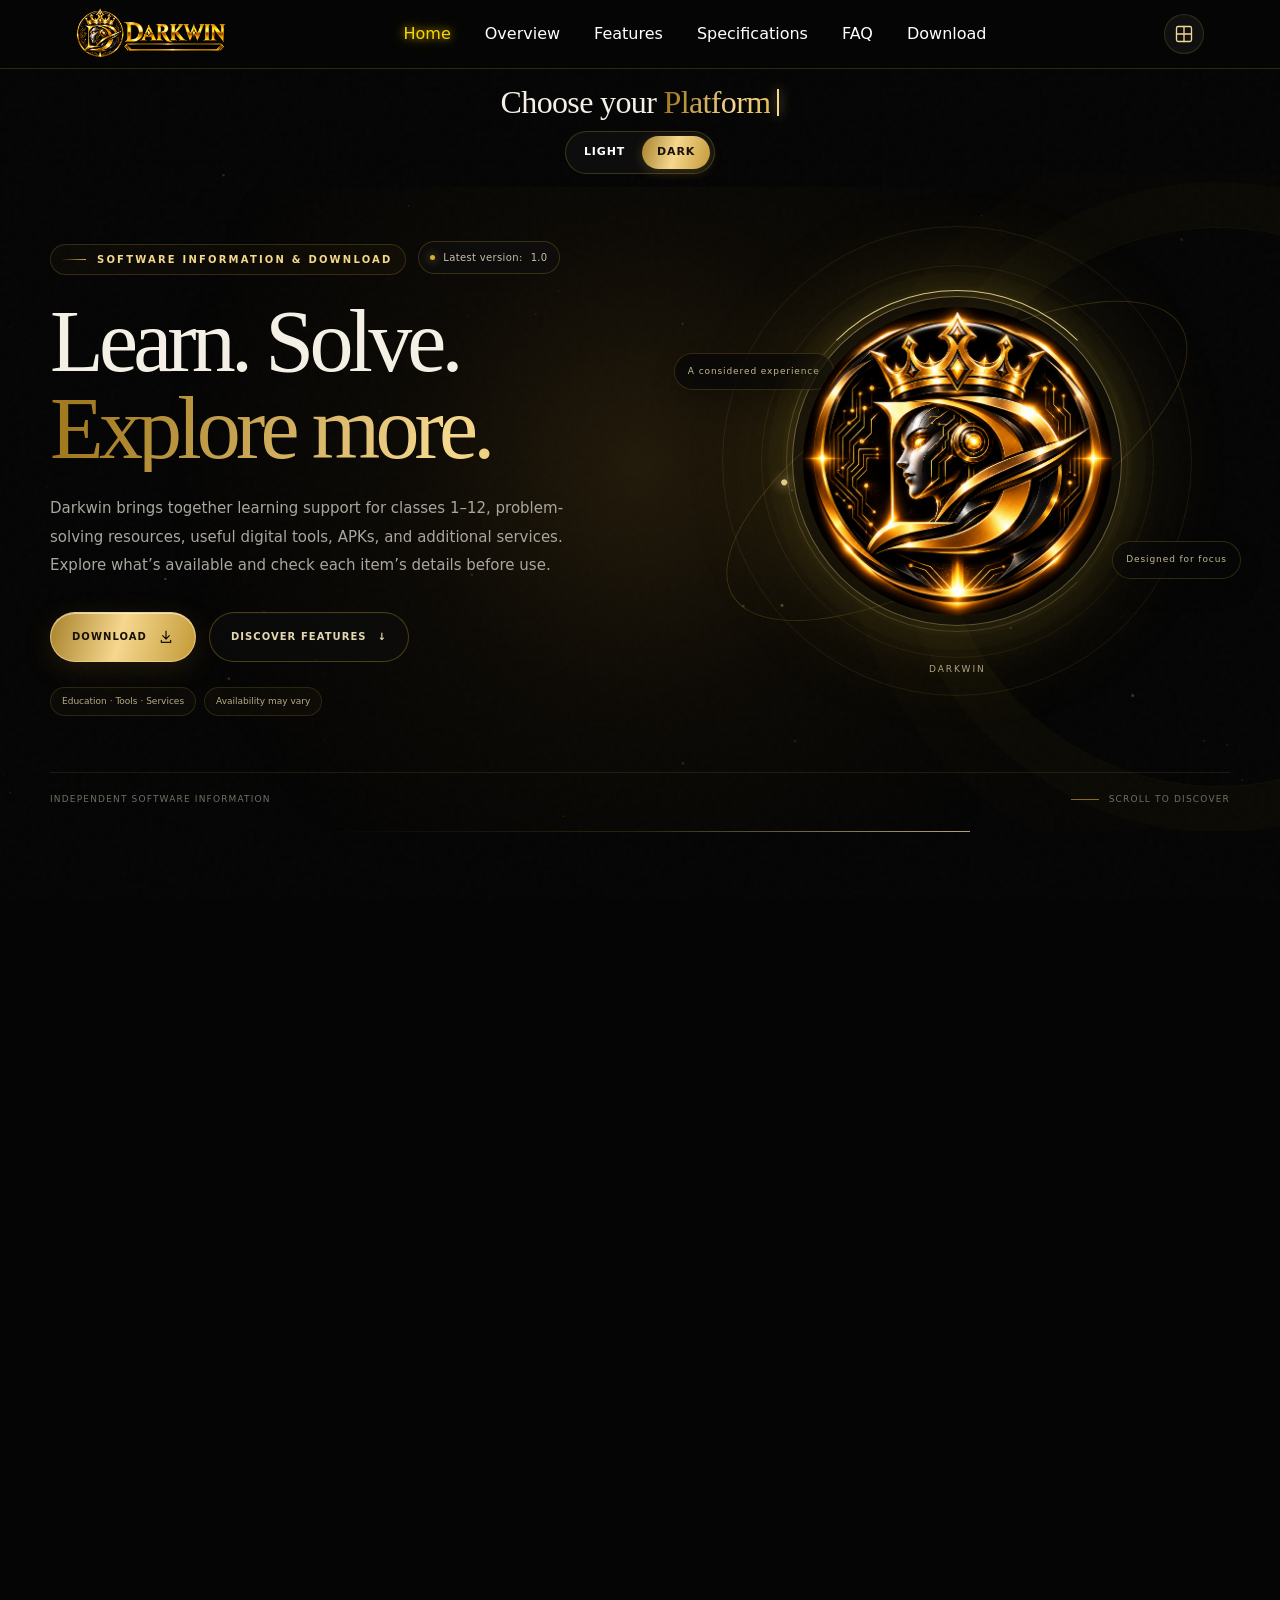
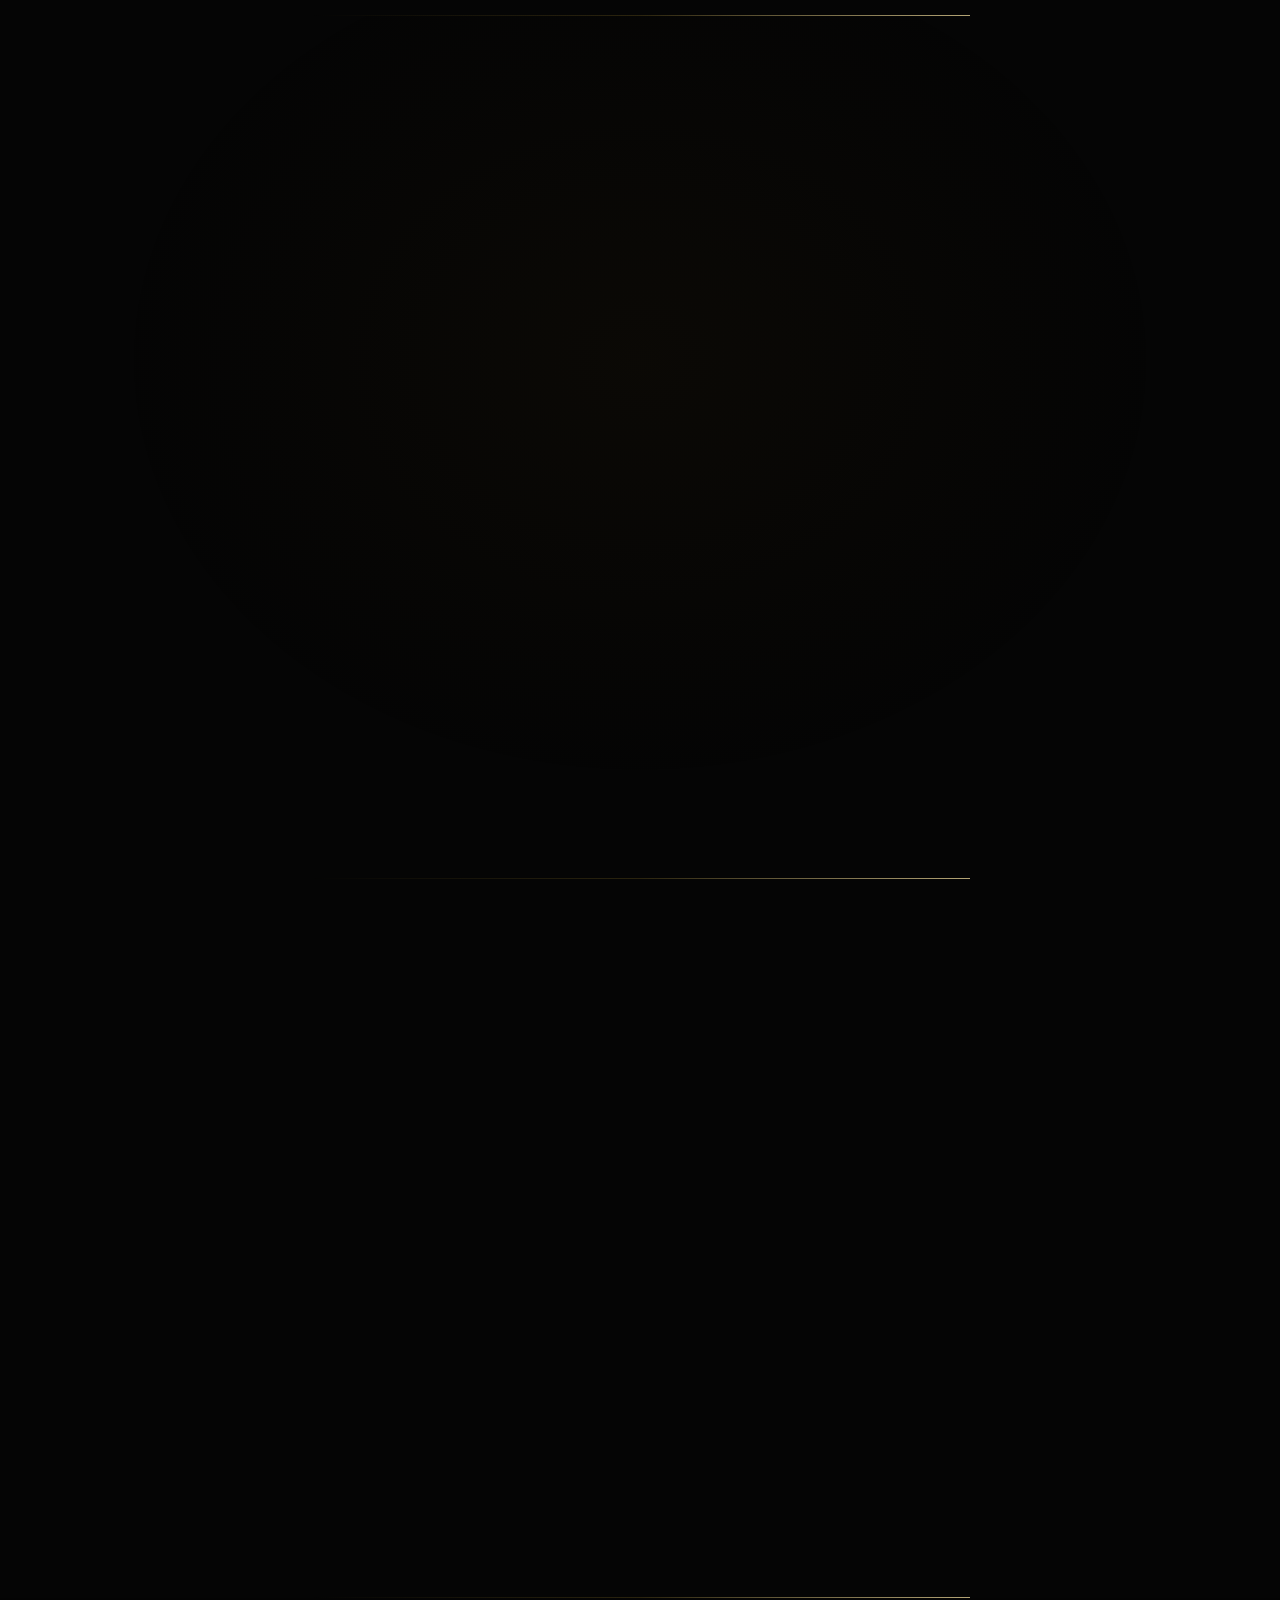
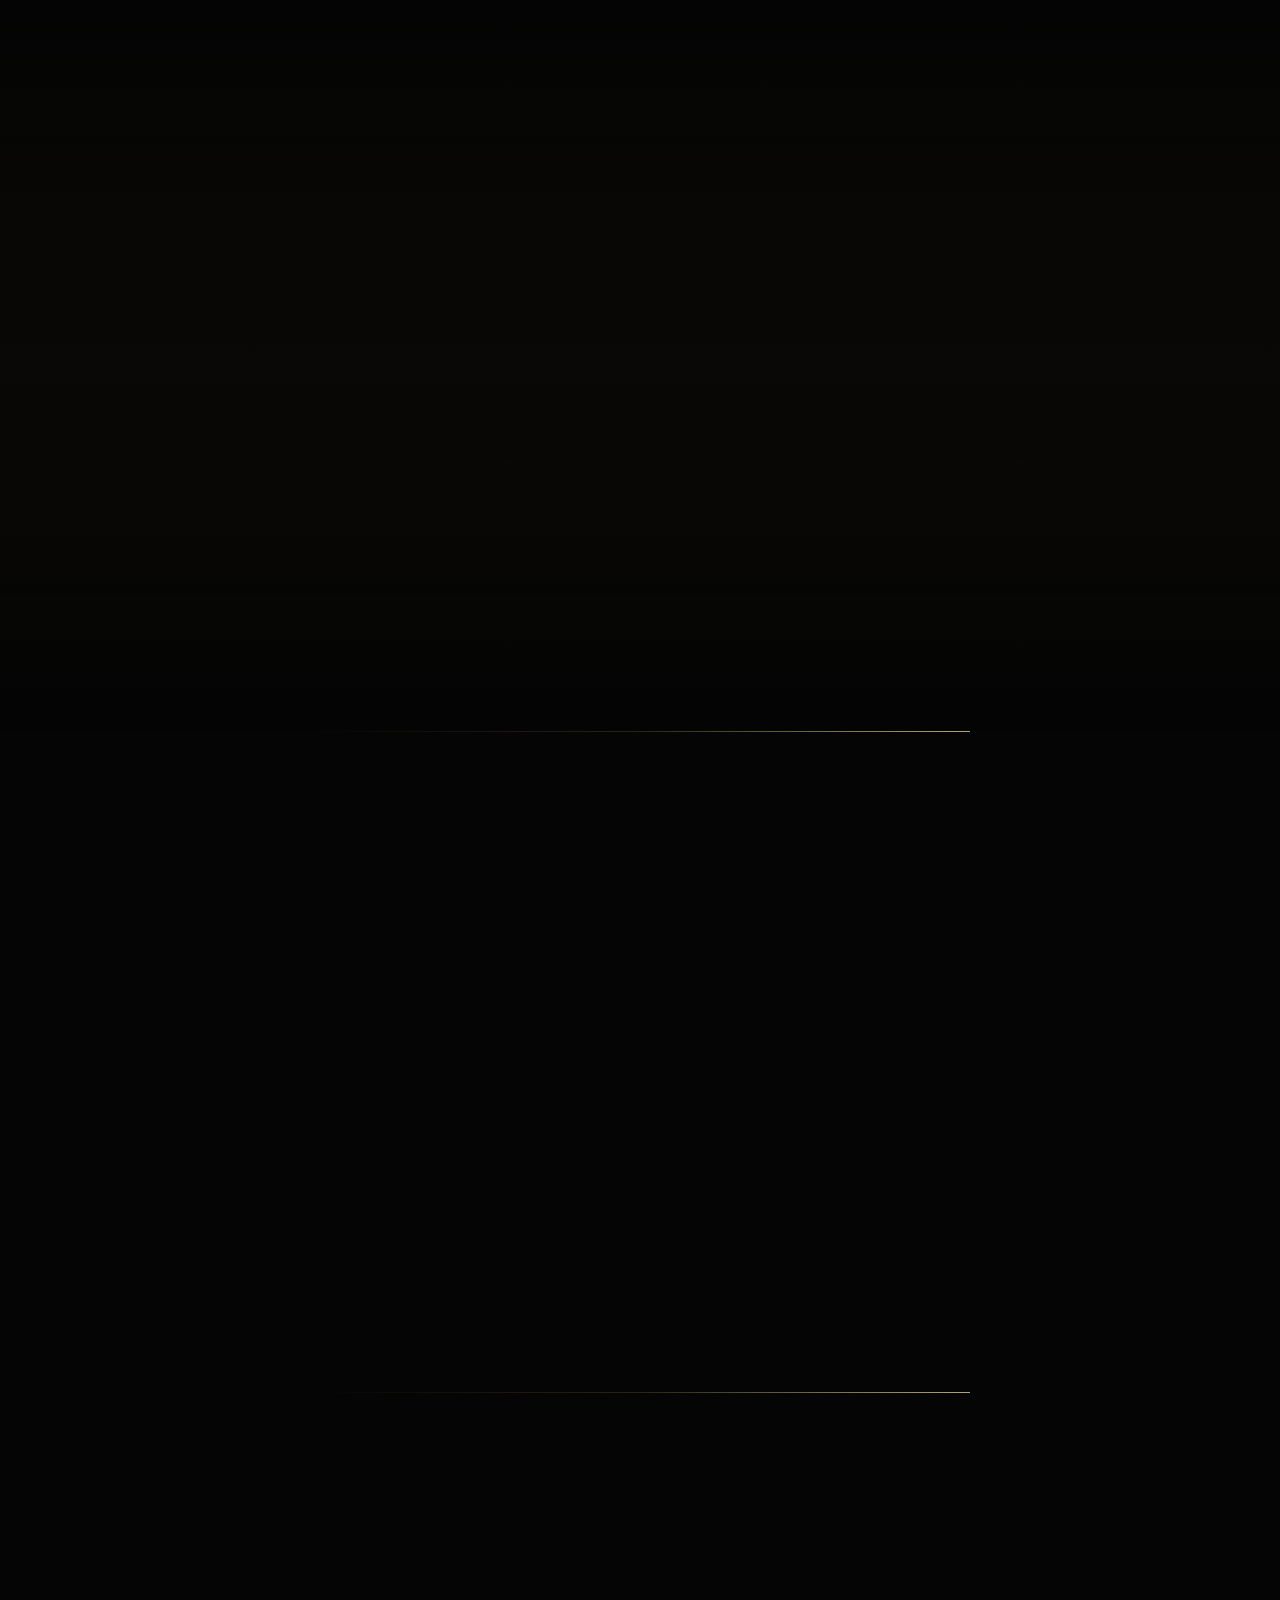
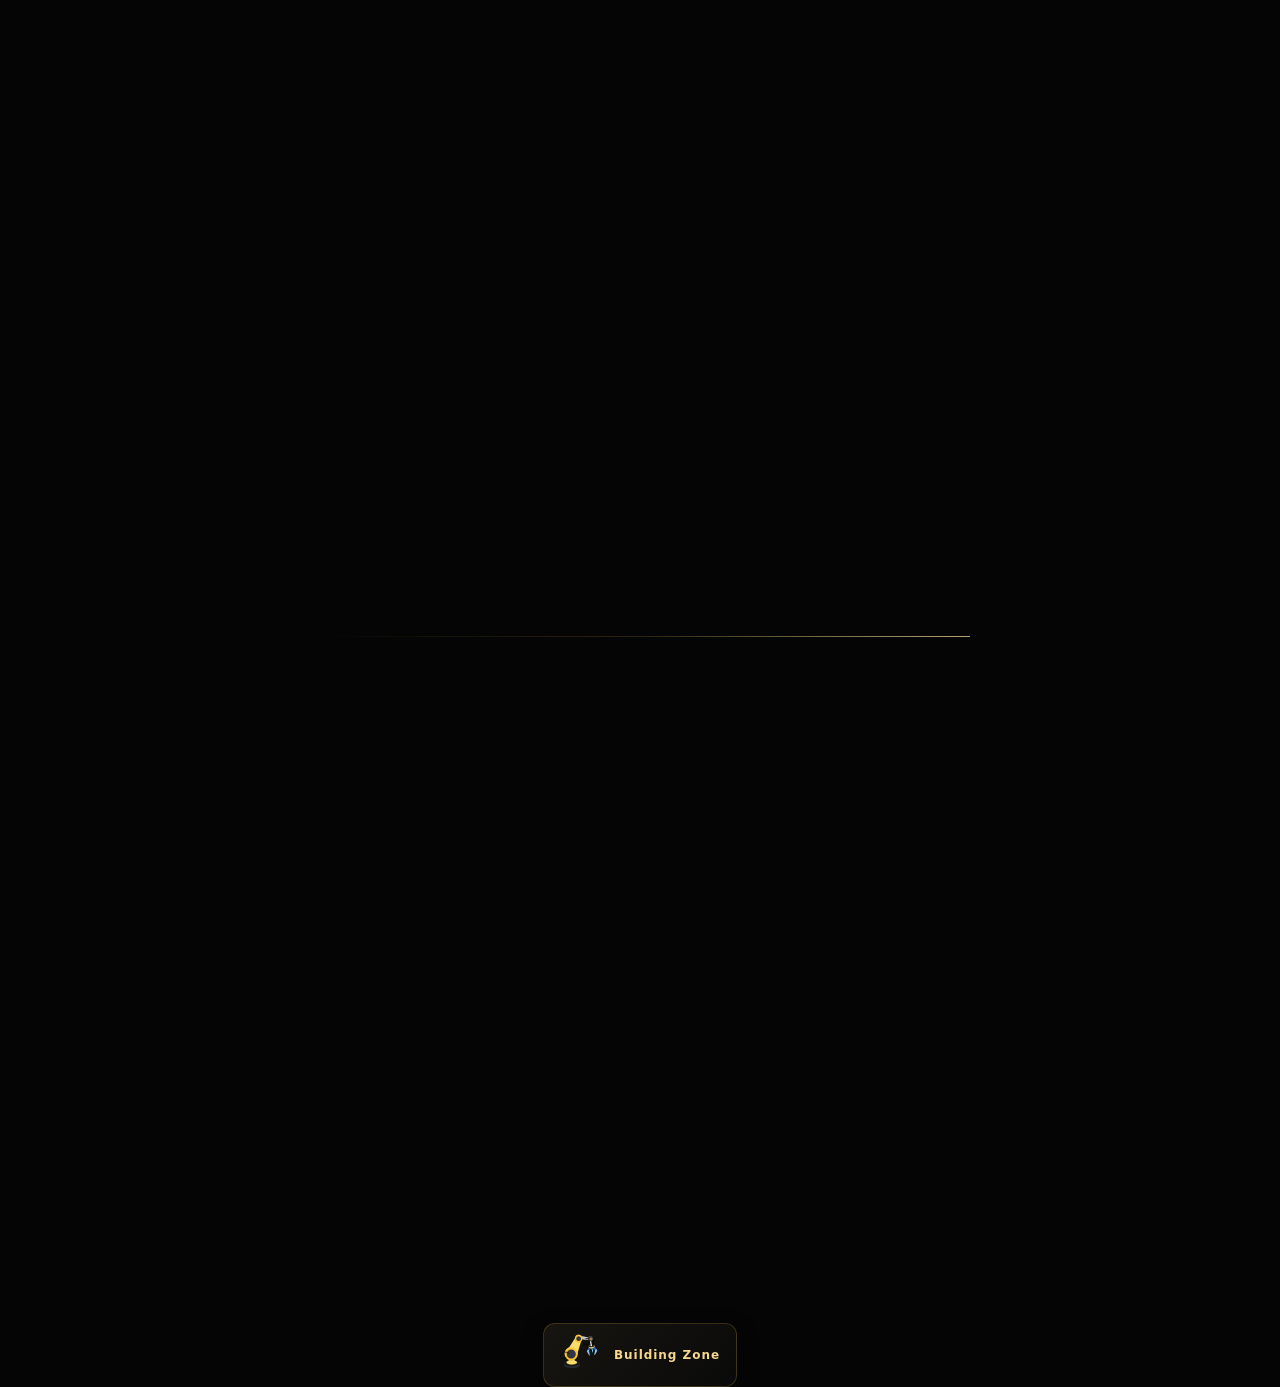
==== commit 3e87d55b: "Add files via upload" ====
--- a/index.html
+++ b/index.html
@@ -4,7 +4,7 @@
   <meta charset="utf-8">
   <meta name="viewport" content="width=device-width, initial-scale=1">
   <meta name="theme-color" content="#070707">
-  <meta http-equiv="Content-Security-Policy" content="default-src 'none'; base-uri 'none'; object-src 'none'; script-src 'sha256-7ZwbZL021uIQZPjiPAvOLDbgk5Zy9N/2f0E5bW7CIRE='; style-src 'sha256-Ikq6+ftnZXvqYKcn34bgomL55P6n7mm+aCqyZjtFkew='; img-src 'self' data:; media-src 'self'; font-src 'self'; connect-src 'none'; form-action 'none'; frame-src 'none'; worker-src 'none'; manifest-src 'none'; upgrade-insecure-requests">
+  <meta http-equiv="Content-Security-Policy" content="default-src 'none'; base-uri 'none'; object-src 'none'; script-src 'sha256-qanQhIGat53A7qmilPFz15dZe7tQX9YUuxsqgnSTl+4='; style-src 'sha256-G8vOLAcvfFRmnoRAv2cVHCEN4yAkN+Lzrmn0fQRmhuM='; img-src 'self' data:; media-src 'self'; font-src 'self'; connect-src 'none'; form-action 'none'; frame-src 'none'; worker-src 'none'; manifest-src 'none'; upgrade-insecure-requests">
   <meta name="referrer" content="strict-origin-when-cross-origin">
   <meta name="description" content="Discover Darkwin: learning support for classes 1–12, problem-solving resources, digital tools, APKs, and additional services.">
   <meta property="og:type" content="website">
@@ -34,8 +34,15 @@
     }
 
     *, *::before, *::after { box-sizing: border-box; }
-    html { scroll-behavior: smooth; scroll-padding-top: 92px; }
+    html {
+      min-height: 100%;
+      scroll-behavior: smooth;
+      scroll-padding-top: 92px;
+    }
     body {
+      position: relative;
+      min-height: 100vh;
+      min-height: 100dvh;
       margin: 0;
       overflow-x: hidden;
       color: var(--text);
@@ -44,16 +51,21 @@
       -webkit-font-smoothing: antialiased;
       isolation: isolate;
     }
+    
     #page-background {
+      display: block;
       position: fixed;
       z-index: 0;
       inset: 0;
-      width: 100%;
+      width: 100vw;
+      height: 100%;
       height: 100vh;
       height: 100dvh;
       object-fit: cover;
+      object-position: center center;
       pointer-events: none;
     }
+    
     body::before {
       position: fixed;
       z-index: 1;
@@ -930,10 +942,10 @@
         <a href="#download" class="nav-download">Download</a>
       </div>
       <div class="profile-menu" id="profileMenu">
-        <button class="profile-toggle" id="profileToggle" type="button" aria-label="Open profile menu" aria-expanded="false" aria-controls="profileDropdown">
-          <svg viewBox="0 0 24 24" aria-hidden="true"><circle cx="12" cy="8" r="3.5"/><path d="M5 20c.7-3.4 3.2-5.2 7-5.2s6.3 1.8 7 5.2"/></svg>
+        <button class="profile-toggle" id="profileToggle" type="button" aria-label="Open panel" aria-expanded="false" aria-controls="profileDropdown">
+          <svg viewBox="0 0 24 24" aria-hidden="true"><rect x="3" y="3" width="18" height="18" rx="2"/><path d="M12 3v18M3 12h18"/></svg>
         </button>
-        <div class="profile-dropdown" id="profileDropdown" role="menu" aria-label="Profile options">
+        <div class="profile-dropdown" id="profileDropdown" role="menu" aria-label="Panel options">
           <a class="profile-item" href="doctor.html" role="menuitem">
             <span class="profile-item-icon" aria-hidden="true"><svg viewBox="0 0 24 24"><path d="M6 3v5a4 4 0 0 0 8 0V3"/><path d="M4 3h4M12 3h4M10 12v2a5 5 0 0 0 10 0v-2"/><circle cx="20" cy="10" r="2"/></svg></span>
             <span>Doctor</span>
@@ -1337,12 +1349,12 @@
     profileToggle.addEventListener("click", () => {
       const isOpen = profileDropdown.classList.toggle("open");
       profileToggle.setAttribute("aria-expanded", String(isOpen));
-      profileToggle.setAttribute("aria-label", isOpen ? "Close profile menu" : "Open profile menu");
+      profileToggle.setAttribute("aria-label", isOpen ? "Close panel" : "Open panel");
     });
     function closeProfileMenu() {
       profileDropdown.classList.remove("open");
       profileToggle.setAttribute("aria-expanded", "false");
-      profileToggle.setAttribute("aria-label", "Open profile menu");
+      profileToggle.setAttribute("aria-label", "Open panel");
     }
     document.addEventListener("click", (event) => {
       if (!profileMenu.contains(event.target)) closeProfileMenu();
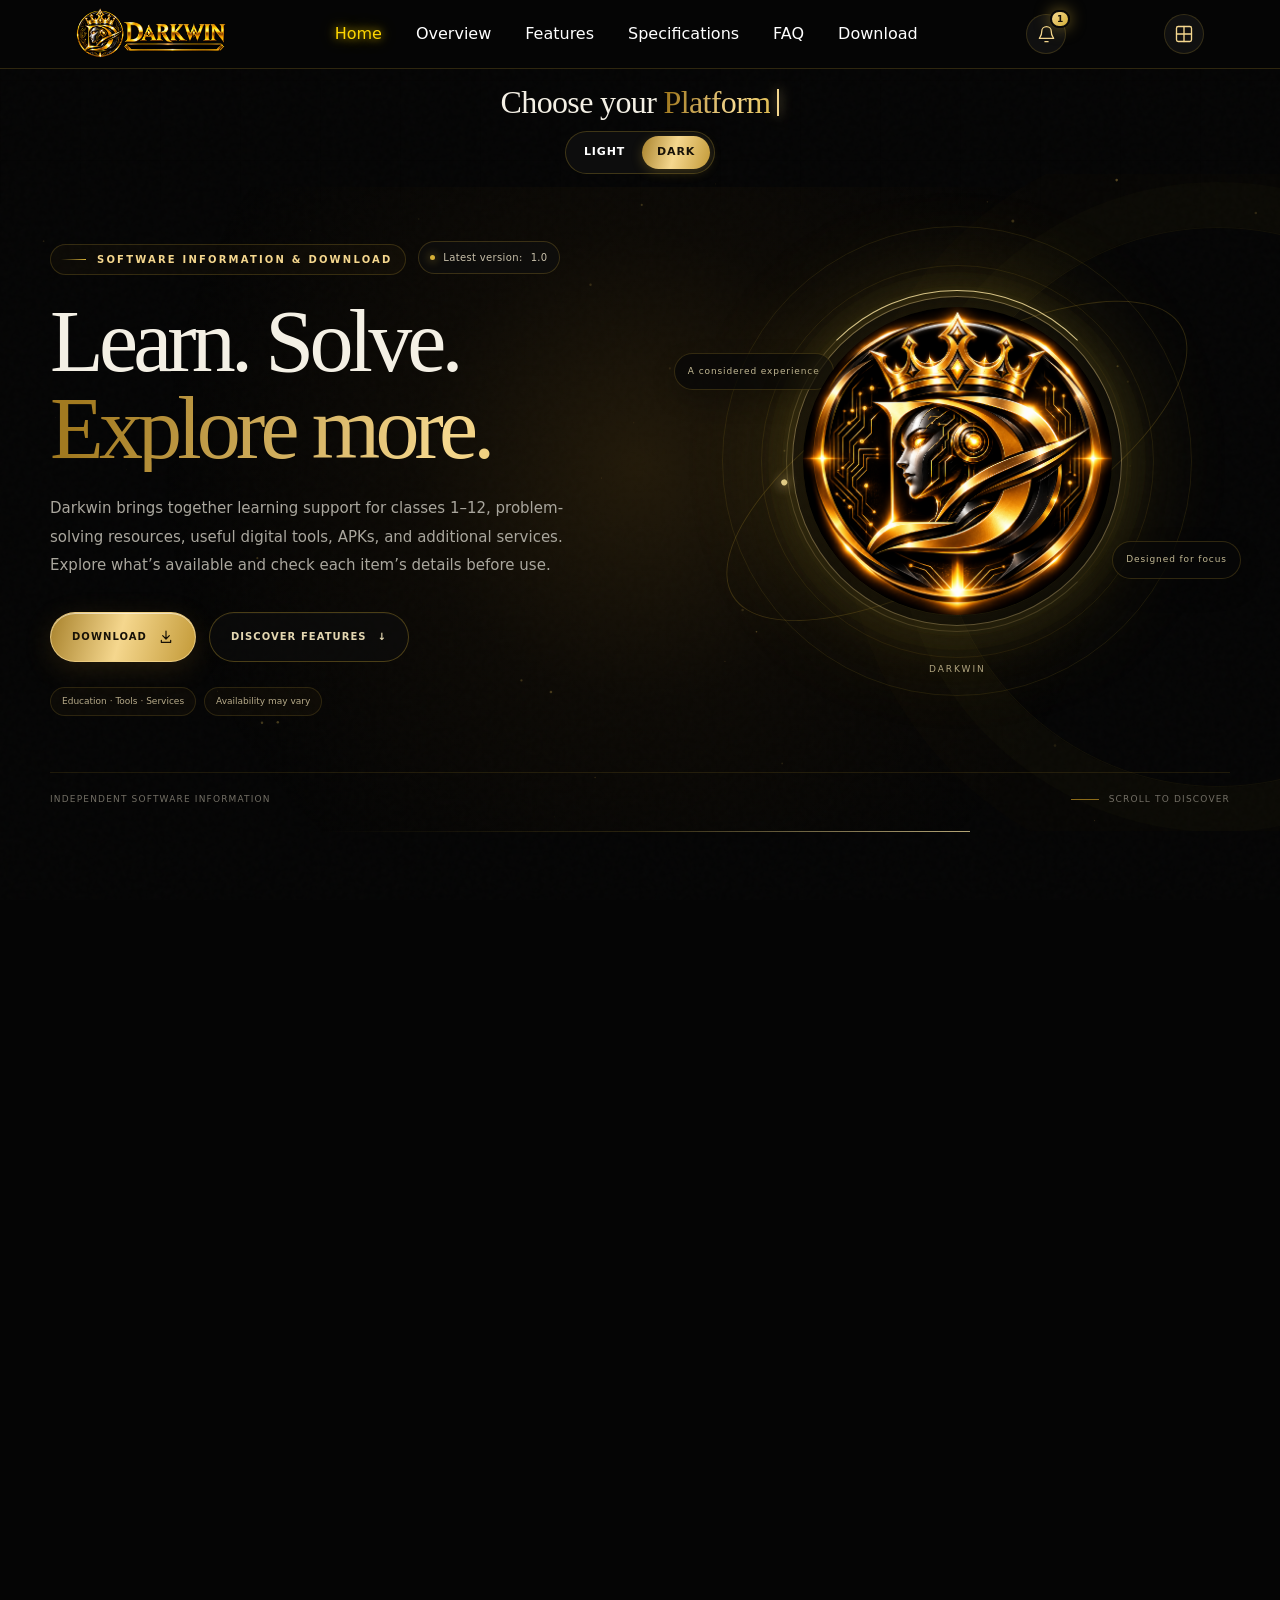
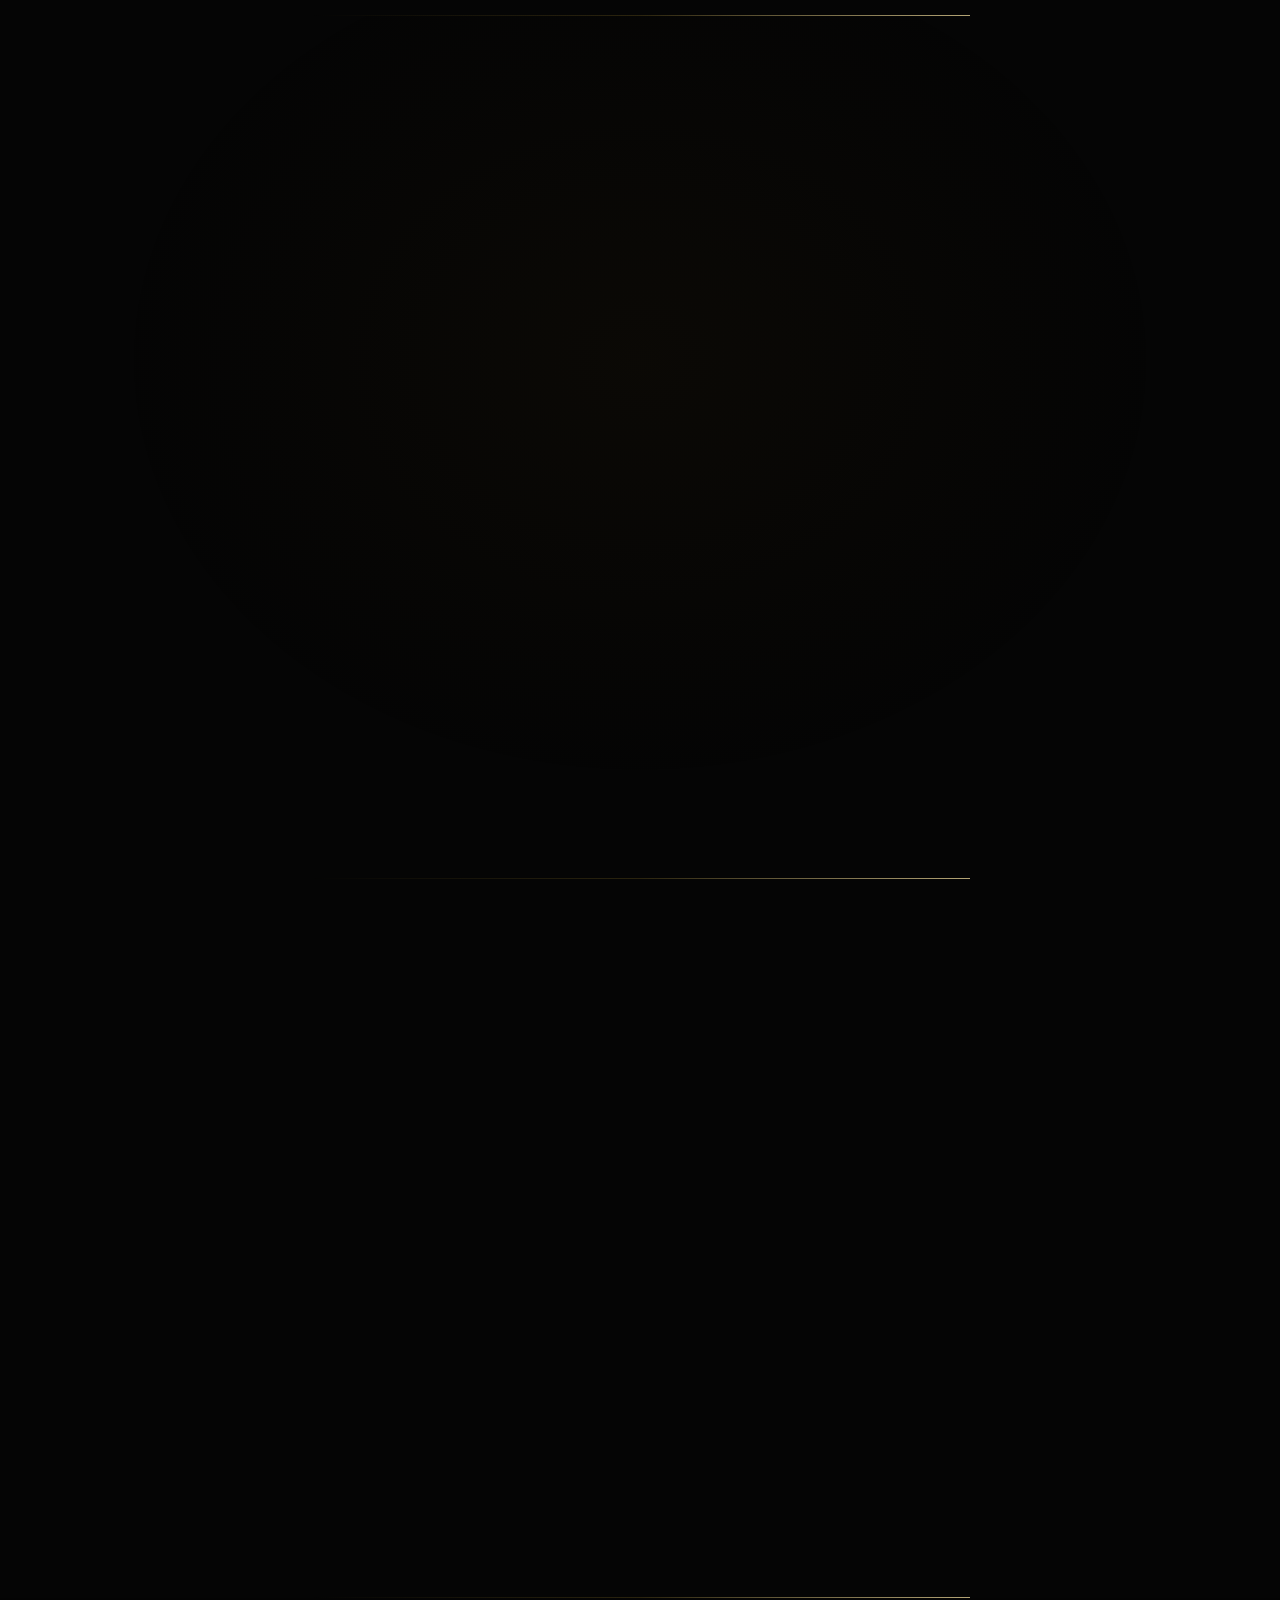
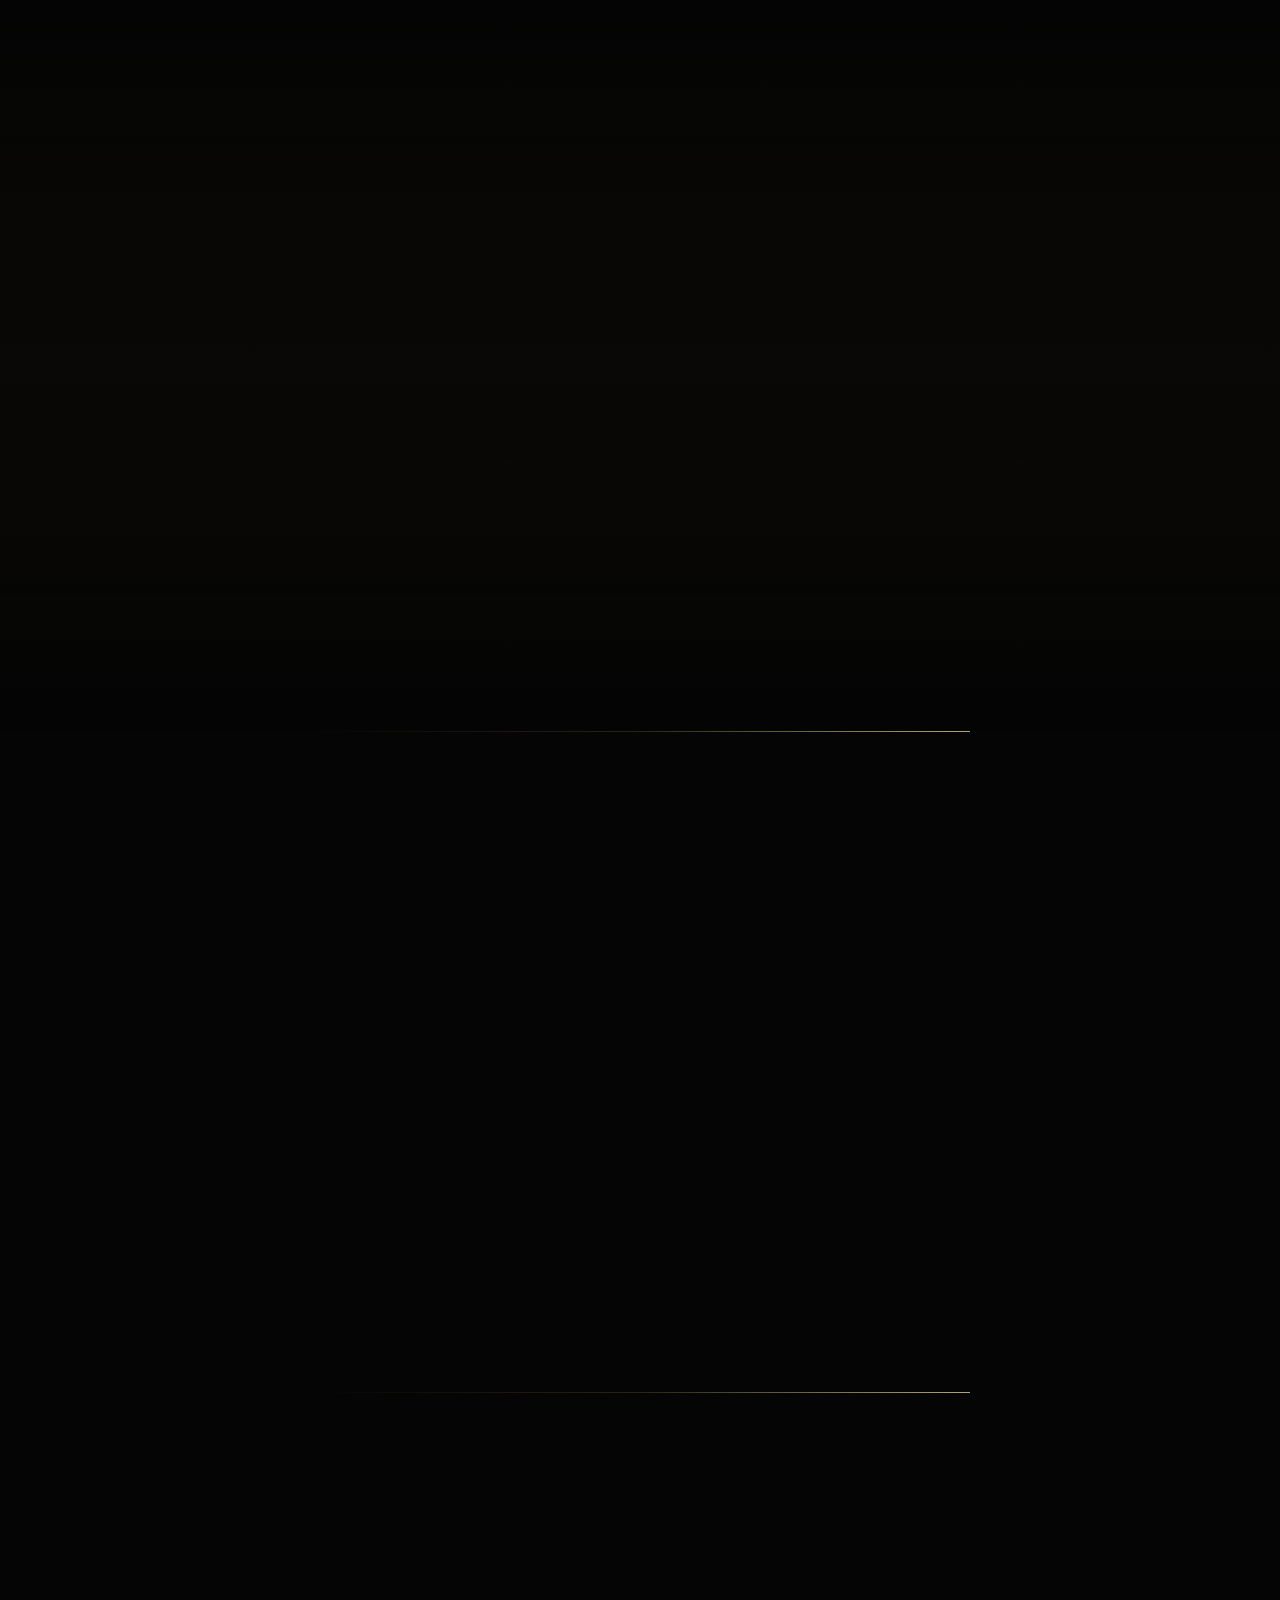
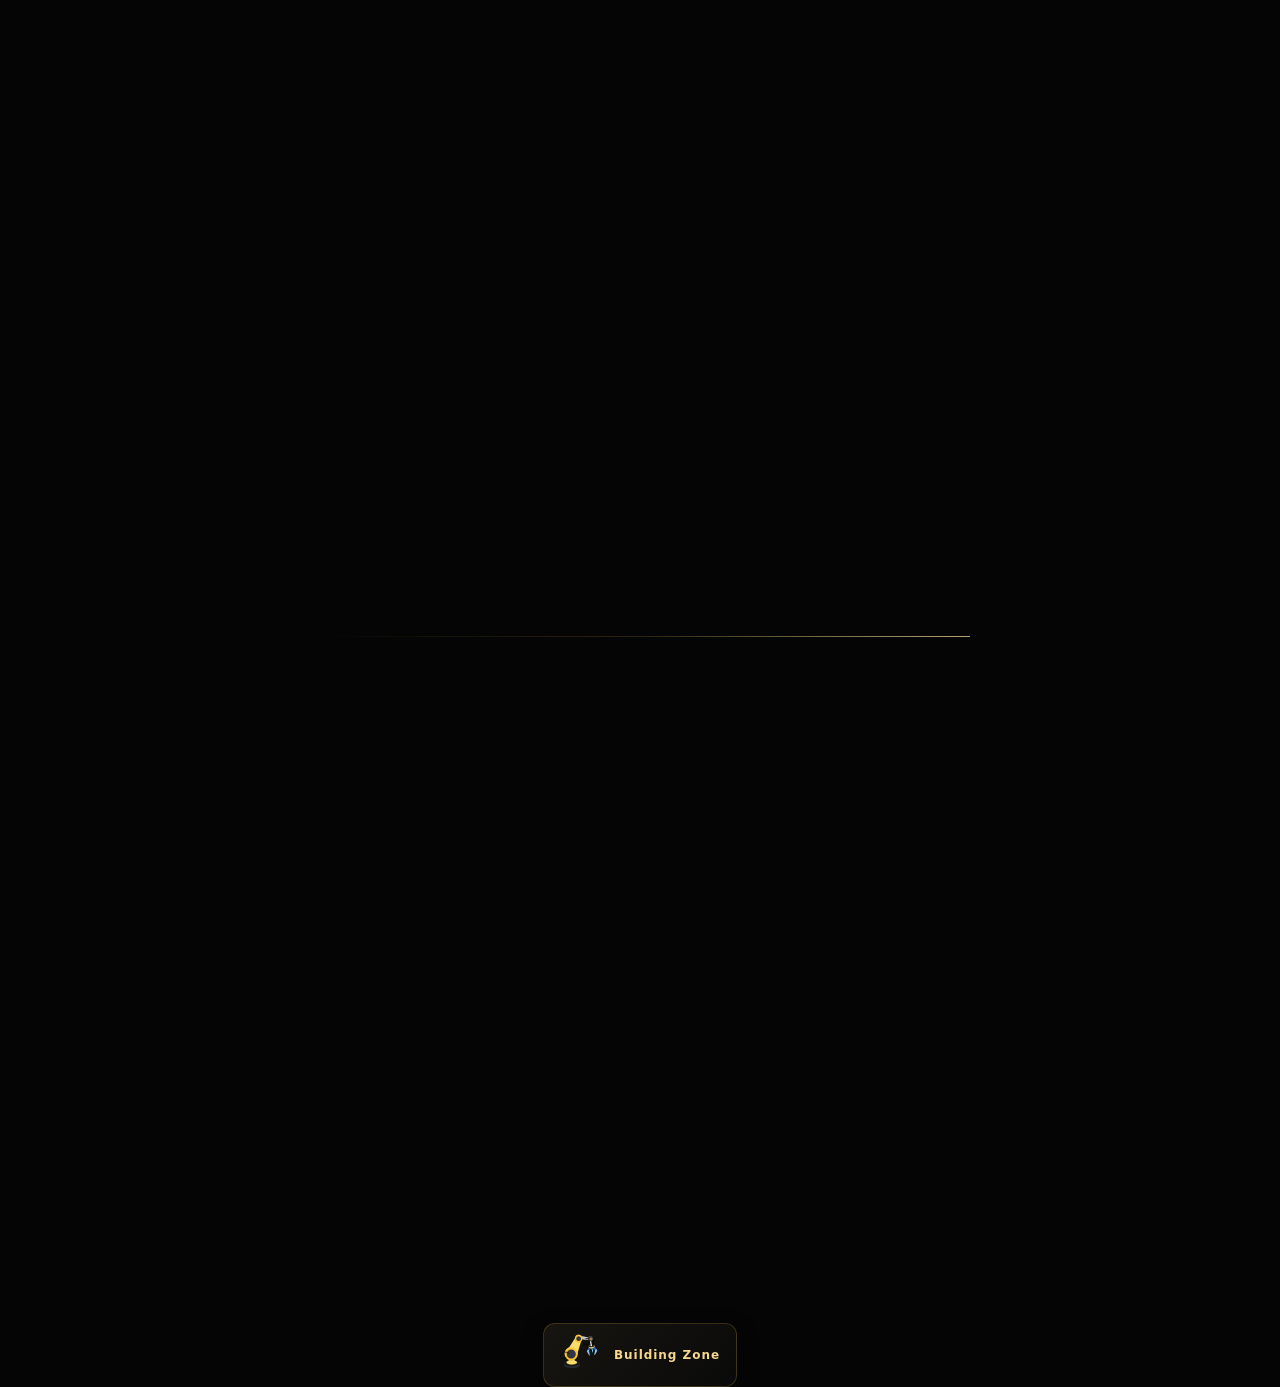
==== commit e2550de7: "Add files via upload" ====
--- a/index.html
+++ b/index.html
@@ -4,7 +4,7 @@
   <meta charset="utf-8">
   <meta name="viewport" content="width=device-width, initial-scale=1">
   <meta name="theme-color" content="#070707">
-  <meta http-equiv="Content-Security-Policy" content="default-src 'none'; base-uri 'none'; object-src 'none'; script-src 'sha256-qanQhIGat53A7qmilPFz15dZe7tQX9YUuxsqgnSTl+4='; style-src 'sha256-G8vOLAcvfFRmnoRAv2cVHCEN4yAkN+Lzrmn0fQRmhuM='; img-src 'self' data:; media-src 'self'; font-src 'self'; connect-src 'none'; form-action 'none'; frame-src 'none'; worker-src 'none'; manifest-src 'none'; upgrade-insecure-requests">
+  <meta http-equiv="Content-Security-Policy" content="default-src 'none'; base-uri 'none'; object-src 'none'; script-src 'sha256-FkbzZCI5IgOXxMDXvBowj+sBqsso4tab7WQmKuNGEE4='; style-src 'sha256-5BR54zQoFlkhcav7oBI3Qrj60SU19hLLesFOJRKSD+I='; img-src 'self' data:; media-src 'self'; font-src 'self'; connect-src 'self'; form-action 'none'; frame-src 'none'; worker-src 'none'; manifest-src 'none'; upgrade-insecure-requests">
   <meta name="referrer" content="strict-origin-when-cross-origin">
   <meta name="description" content="Discover Darkwin: learning support for classes 1–12, problem-solving resources, digital tools, APKs, and additional services.">
   <meta property="og:type" content="website">
@@ -813,6 +813,192 @@
     body.light-theme .faq-item summary { color: #302917; }
     body.light-theme .footer-card { border-color: rgba(132,98,20,.22); background: linear-gradient(135deg, rgba(255,255,255,.98), rgba(245,242,233,.98)); box-shadow: 0 8px 24px rgba(58,48,25,.1); }
     body.light-theme .back-top { color: #805e12; background: rgba(255,255,255,.92); }
+
+    .notification-menu { position: relative; flex: 0 0 auto; }
+    .notification-toggle {
+      position: relative;
+      display: grid;
+      width: 40px;
+      height: 40px;
+      place-items: center;
+      border: 1px solid var(--line);
+      border-radius: 50%;
+      color: var(--champagne);
+      background: #101010;
+      cursor: pointer;
+      transition: border-color .2s ease, background .2s ease, box-shadow .2s ease, transform .2s ease;
+    }
+    .notification-toggle:hover, .notification-toggle[aria-expanded="true"] {
+      transform: translateY(-1px);
+      border-color: rgba(245,215,142,.65);
+      background: rgba(212,175,55,.1);
+      box-shadow: 0 0 20px rgba(212,175,55,.15);
+    }
+    .notification-toggle svg { width: 19px; height: 19px; fill: none; stroke: currentColor; stroke-width: 1.6; stroke-linecap: round; stroke-linejoin: round; }
+    .notification-badge {
+      position: absolute;
+      top: -5px;
+      right: -5px;
+      display: none;
+      min-width: 18px;
+      height: 18px;
+      align-items: center;
+      justify-content: center;
+      padding: 0 5px;
+      border: 2px solid #090909;
+      border-radius: 999px;
+      color: #171107;
+      background: linear-gradient(135deg,#f5d78e,#d4af37);
+      box-shadow: 0 0 16px rgba(212,175,55,.55);
+      font-size: 9px;
+      font-weight: 900;
+      line-height: 1;
+    }
+    .notification-badge.visible { display: flex; animation: notification-pulse 2.4s ease-in-out infinite; }
+    body.light-theme .notification-toggle { color: #302917; background: #fff; }
+    body.light-theme .notification-badge { border-color: #fff; }
+    @keyframes notification-pulse {
+      0%,100% { box-shadow: 0 0 10px rgba(212,175,55,.35); }
+      50% { box-shadow: 0 0 20px rgba(245,215,142,.72); }
+    }
+
+    .update-now-button {
+      display: inline-flex;
+      min-height: 34px;
+      align-items: center;
+      justify-content: center;
+      border: 1px solid rgba(212,175,55,.42);
+      border-radius: 999px;
+      color: #171107;
+      background: linear-gradient(105deg,#a8822c,#f5d78e 48%,#c39a38);
+      box-shadow: 0 7px 20px rgba(164,123,31,.18);
+      font-size: 9px;
+      font-weight: 900;
+      letter-spacing: .08em;
+      cursor: pointer;
+    }
+    .update-now-button[hidden] { display: none; }
+    body.light-theme .update-now-button { border-color: rgba(132,98,20,.32); color: #171107; }
+    .download-release { display: inline-flex; align-items: center; gap: 8px; }
+
+    .update-panel-backdrop {
+      position: fixed;
+      z-index: 100;
+      inset: 0;
+      display: grid;
+      justify-items: end;
+      background: rgba(0,0,0,.58);
+      opacity: 0;
+      visibility: hidden;
+      pointer-events: none;
+      transition: opacity .28s ease, visibility .28s ease;
+      backdrop-filter: blur(8px);
+    }
+    .update-panel-backdrop.open { opacity: 1; visibility: visible; pointer-events: auto; }
+    .update-panel {
+      width: min(460px, calc(100vw - 20px));
+      height: 100%;
+      overflow-y: auto;
+      border-left: 1px solid rgba(245,215,142,.24);
+      background: linear-gradient(145deg,rgba(18,18,18,.99),rgba(7,7,7,.99));
+      box-shadow: -24px 0 70px rgba(0,0,0,.42);
+      transform: translateX(100%);
+      transition: transform .38s cubic-bezier(.2,.75,.25,1);
+    }
+    .update-panel-backdrop.open .update-panel { transform: translateX(0); }
+    .update-panel-header {
+      position: sticky;
+      z-index: 2;
+      top: 0;
+      display: flex;
+      align-items: center;
+      justify-content: space-between;
+      gap: 14px;
+      padding: 20px;
+      border-bottom: 1px solid rgba(212,175,55,.16);
+      background: rgba(10,10,10,.96);
+      backdrop-filter: blur(14px);
+    }
+    .update-panel-header h2 { margin: 5px 0 0; font: 500 24px/1.15 Georgia,serif; }
+    .update-panel-close {
+      display: grid;
+      width: 38px;
+      height: 38px;
+      flex: 0 0 38px;
+      place-items: center;
+      border: 1px solid var(--line);
+      border-radius: 50%;
+      color: var(--champagne);
+      background: rgba(212,175,55,.05);
+      cursor: pointer;
+    }
+    .update-panel-close svg { width: 17px; height: 17px; fill: none; stroke: currentColor; stroke-width: 1.7; stroke-linecap: round; }
+    .update-panel-body { display: grid; gap: 14px; padding: 18px 20px 26px; }
+    .update-summary-card, .update-release-card, .update-status-card {
+      border: 1px solid rgba(212,175,55,.18);
+      border-radius: 16px;
+      background: linear-gradient(145deg,rgba(28,24,15,.82),rgba(12,12,12,.96));
+    }
+    .update-summary-card { padding: 16px; }
+    .update-summary-card h3, .update-release-card h3 { margin: 7px 0 7px; font: 600 18px Georgia,serif; }
+    .update-summary-card p, .update-release-card p { margin: 0; color: var(--muted); font-size: 12px; }
+    .update-release-meta { display: flex; flex-wrap: wrap; gap: 7px; margin-top: 12px; }
+    .update-release-meta span { padding: 5px 9px; border: 1px solid rgba(212,175,55,.16); border-radius: 999px; color: #cfc39f; background: rgba(212,175,55,.04); font-size: 9px; }
+    .update-release-card { padding: 16px; }
+    .update-release-card ul { display: grid; gap: 8px; margin: 12px 0 0; padding: 0; list-style: none; }
+    .update-release-card li { position: relative; padding-left: 16px; color: var(--muted); font-size: 11px; }
+    .update-release-card li::before { position: absolute; left: 0; top: 7px; width: 6px; height: 6px; border-radius: 50%; content: ""; background: var(--gold); box-shadow: 0 0 8px rgba(212,175,55,.5); }
+    .update-action-grid { display: grid; grid-template-columns: 1fr 1fr; gap: 10px; }
+    .update-action {
+      min-height: 46px;
+      border: 1px solid rgba(212,175,55,.28);
+      border-radius: 12px;
+      color: var(--champagne);
+      background: rgba(212,175,55,.055);
+      font-size: 10px;
+      font-weight: 850;
+      letter-spacing: .04em;
+      cursor: pointer;
+      transition: transform .2s ease,border-color .2s ease,background .2s ease;
+    }
+    .update-action.primary { color: #171107; background: linear-gradient(105deg,#a8822c,#f5d78e 48%,#c39a38); }
+    .update-action:hover { transform: translateY(-2px); border-color: rgba(245,215,142,.58); }
+    .update-status-card { display: grid; gap: 8px; padding: 14px 16px; }
+    .update-progress-track { height: 5px; overflow: hidden; border-radius: 999px; background: rgba(255,255,255,.07); }
+    .update-progress-bar { width: 0; height: 100%; border-radius: inherit; background: linear-gradient(90deg,#a8822c,#f5d78e); transition: width .35s ease; }
+    .update-status-text { color: var(--muted); font-size: 10px; }
+    .update-history-heading { display: flex; align-items: center; justify-content: space-between; margin-top: 4px; }
+    .update-history-heading strong { font: 600 13px Georgia,serif; }
+    .update-history-heading button { border: 0; color: var(--champagne); background: transparent; font-size: 9px; cursor: pointer; }
+    .update-history-list { display: grid; gap: 8px; }
+    .update-history-item {
+      width: 100%;
+      display: grid;
+      grid-template-columns: 8px 1fr auto;
+      align-items: center;
+      gap: 9px;
+      padding: 11px 12px;
+      border: 1px solid rgba(212,175,55,.12);
+      border-radius: 12px;
+      color: var(--text);
+      background: rgba(255,255,255,.018);
+      text-align: left;
+      cursor: pointer;
+    }
+    .update-history-item.unread { border-color: rgba(245,215,142,.32); background: rgba(212,175,55,.055); }
+    .update-history-dot { width: 7px; height: 7px; border-radius: 50%; background: #756b57; }
+    .update-history-item.unread .update-history-dot { background: var(--gold); box-shadow: 0 0 9px rgba(212,175,55,.65); }
+    .update-history-item span:nth-child(2) { display: grid; font-size: 11px; }
+    .update-history-item small { color: var(--muted); font-size: 8px; }
+    body.light-theme .update-panel { border-left-color: rgba(132,98,20,.2); background: linear-gradient(145deg,#fff,#f5f3ed); box-shadow: -24px 0 70px rgba(58,48,25,.16); }
+    body.light-theme .update-panel-header { border-bottom-color: rgba(132,98,20,.16); background: rgba(255,255,255,.96); }
+    body.light-theme .update-summary-card, body.light-theme .update-release-card, body.light-theme .update-status-card { border-color: rgba(132,98,20,.18); background: #fff; }
+    body.light-theme .update-release-meta span { color: #625126; background: rgba(212,175,55,.08); }
+    body.light-theme .update-action { border-color: rgba(132,98,20,.22); background: rgba(132,98,20,.05); }
+    body.light-theme .update-action.primary { color: #171107; background: linear-gradient(105deg,#a8822c,#f5d78e 48%,#c39a38); }
+    body.light-theme .update-progress-track { background: rgba(96,78,35,.1); }
+    body.light-theme .update-history-item { border-color: rgba(132,98,20,.14); background: rgba(255,255,255,.68); }
+    body.light-theme .update-history-item.unread { border-color: rgba(167,124,19,.32); background: rgba(212,175,55,.08); }
 
     @keyframes ambient { from { opacity: .72; transform: translateX(-50%) scale(.94); } to { opacity: 1; transform: translateX(-50%) scale(1.07); } }
     @keyframes orbit { to { transform: translate(-50%, -50%) rotate(329deg); } }
@@ -941,6 +1127,12 @@
         <a href="#faq">FAQ</a>
         <a href="#download" class="nav-download">Download</a>
       </div>
+      <div class="notification-menu" id="notificationMenu">
+        <button class="notification-toggle" id="notificationToggle" type="button" aria-label="Open What's New notifications" aria-expanded="false" aria-controls="updatePanelBackdrop">
+          <svg viewBox="0 0 24 24" aria-hidden="true"><path d="M18 8a6 6 0 0 0-12 0c0 7-3 7-3 9h18c0-2-3-2-3-9"/><path d="M10 21h4"/></svg>
+          <span class="notification-badge" id="notificationBadge" aria-label="Unread updates">0</span>
+        </button>
+      </div>
       <div class="profile-menu" id="profileMenu">
         <button class="profile-toggle" id="profileToggle" type="button" aria-label="Open panel" aria-expanded="false" aria-controls="profileDropdown">
           <svg viewBox="0 0 24 24" aria-hidden="true"><rect x="3" y="3" width="18" height="18" rx="2"/><path d="M12 3v18M3 12h18"/></svg>
@@ -1167,7 +1359,10 @@
             <h2 id="download-title">Choose your <span class="gold-text typewriter-word" id="downloadTypewriter">Platform</span><span class="typing-cursor" aria-hidden="true"></span></h2>
             <p>Select a destination that matches your device. Always verify the publisher and compatibility before installing.</p>
           </div>
-          <span class="download-release"><span data-detail="version">Latest release</span></span>
+          <span class="download-release">
+            <span data-detail="version">Latest release</span>
+            <button class="update-now-button" id="updateNowButton" type="button" hidden>UPDATE NOW</button>
+          </span>
         </div>
         <div class="platform-download-grid">
           <article class="platform-download-card featured reveal" id="desktopDownloadCard" role="button" tabindex="0" aria-label="Download Darkwin for desktop">
@@ -1247,6 +1442,48 @@
     </section>
   </main>
 
+  <div class="update-panel-backdrop" id="updatePanelBackdrop" role="dialog" aria-modal="true" aria-labelledby="updatePanelTitle">
+    <aside class="update-panel" id="updatePanel" aria-label="What's New and update controls">
+      <div class="update-panel-header">
+        <div>
+          <span class="eyebrow">Updates &amp; releases</span>
+          <h2 id="updatePanelTitle">What's New</h2>
+        </div>
+        <button class="update-panel-close" id="updatePanelClose" type="button" aria-label="Close What's New panel">
+          <svg viewBox="0 0 24 24" aria-hidden="true"><path d="M6 6l12 12M18 6L6 18"/></svg>
+        </button>
+      </div>
+      <div class="update-panel-body">
+        <section class="update-summary-card">
+          <span class="eyebrow" id="updateSummaryLabel">Latest release</span>
+          <h3 id="updateSummaryTitle">DarkWin 1.0</h3>
+          <p id="updateSummaryDescription">The current release is ready. Use the actions below to refresh the website or check for an APK update.</p>
+          <div class="update-release-meta" id="updateReleaseMeta"></div>
+        </section>
+        <section class="update-release-card" id="updateReleaseCard">
+          <span class="eyebrow">Release details</span>
+          <h3 id="updateReleaseTitle">Initial release</h3>
+          <p id="updateReleaseDate">Release date unavailable</p>
+          <ul id="updateReleaseNotes"></ul>
+        </section>
+        <div class="update-action-grid">
+          <button class="update-action primary" id="websiteUpdateButton" type="button">Update Website</button>
+          <button class="update-action" id="apkUpdateButton" type="button">Update APK</button>
+        </div>
+        <section class="update-status-card" aria-live="polite">
+          <div class="update-progress-track"><div class="update-progress-bar" id="updateProgressBar"></div></div>
+          <div class="update-status-text" id="updateStatusText">Ready to check for updates.</div>
+        </section>
+        <div class="update-history-heading">
+          <strong>Release history</strong>
+          <button id="markAllReadButton" type="button">Mark all as read</button>
+        </div>
+        <div class="update-history-list" id="updateHistoryList"></div>
+        <button class="update-action" id="refreshUpdateManifestButton" type="button">Refresh update information</button>
+      </div>
+    </aside>
+  </div>
+
   <footer>
     <div class="wrap">
       <div class="footer-card">
@@ -1269,6 +1506,20 @@
       platform: "Platform not provided",
       size: "Not provided"
     };
+    const CURRENT_WEBSITE_VERSION = "1.0";
+    const UPDATE_MANIFEST_URL = "update-manifest.json";
+    const UPDATE_READ_STORAGE_KEY = "darkwin.read.update.ids";
+    let updateManifest = null;
+    let medianDeviceInfo = null;
+
+    function median_device_info(info) {
+      medianDeviceInfo = info && typeof info === "object" ? info : null;
+      if (typeof refreshUpdateChecks === "function") refreshUpdateChecks();
+    }
+
+    function median_app_resumed() {
+      if (typeof refreshUpdateChecks === "function") refreshUpdateChecks();
+    }
 
     document.querySelectorAll("[data-detail]").forEach((element) => {
       const key = element.dataset.detail;
@@ -1375,6 +1626,264 @@
     backTop.addEventListener("click", () => {
       window.scrollTo({ top: 0, behavior: reducedMotion ? "auto" : "smooth" });
     });
+
+    const updatePanelBackdrop = document.getElementById("updatePanelBackdrop");
+    const updatePanelClose = document.getElementById("updatePanelClose");
+    const notificationToggle = document.getElementById("notificationToggle");
+    const notificationBadge = document.getElementById("notificationBadge");
+    const updateNowButton = document.getElementById("updateNowButton");
+    const updateHistoryList = document.getElementById("updateHistoryList");
+    const updateStatusText = document.getElementById("updateStatusText");
+    const updateProgressBar = document.getElementById("updateProgressBar");
+    const readUpdateIds = new Set();
+
+    try {
+      JSON.parse(localStorage.getItem(UPDATE_READ_STORAGE_KEY) || "[]").forEach((id) => readUpdateIds.add(id));
+    } catch (error) {
+      console.warn("Unable to restore update notification history:", error);
+    }
+
+    function saveReadUpdateIds() {
+      try {
+        localStorage.setItem(UPDATE_READ_STORAGE_KEY, JSON.stringify([...readUpdateIds]));
+      } catch (error) {
+        console.warn("Unable to save update notification history:", error);
+      }
+    }
+
+    function escapeHtml(value) {
+      return String(value)
+        .replaceAll("&", "&amp;")
+        .replaceAll("<", "&lt;")
+        .replaceAll(">", "&gt;")
+        .replaceAll('"', "&quot;");
+    }
+
+    function parseVersion(value) {
+      return String(value || "0")
+        .trim()
+        .replace(/^v/i, "")
+        .split(".")
+        .map((part) => Number.parseInt(part, 10) || 0);
+    }
+
+    function compareVersions(left, right) {
+      const leftParts = parseVersion(left);
+      const rightParts = parseVersion(right);
+      const length = Math.max(leftParts.length, rightParts.length);
+      for (let index = 0; index < length; index += 1) {
+        const difference = (leftParts[index] || 0) - (rightParts[index] || 0);
+        if (difference !== 0) return difference;
+      }
+      return 0;
+    }
+
+    function setUpdateProgress(percent, status) {
+      updateProgressBar.style.width = `${Math.max(0, Math.min(100, percent))}%`;
+      updateStatusText.textContent = status;
+    }
+
+    function openUpdatePanel(updateId) {
+      if (updateId) markUpdateRead(updateId);
+      updatePanelBackdrop.classList.add("open");
+      notificationToggle.setAttribute("aria-expanded", "true");
+      document.body.style.overflow = "hidden";
+      updatePanelClose.focus();
+    }
+
+    function closeUpdatePanel() {
+      updatePanelBackdrop.classList.remove("open");
+      notificationToggle.setAttribute("aria-expanded", "false");
+      document.body.style.overflow = "";
+      notificationToggle.focus();
+    }
+
+    function markUpdateRead(updateId) {
+      if (!updateId) return;
+      readUpdateIds.add(updateId);
+      saveReadUpdateIds();
+      renderUpdateHistory();
+    }
+
+    function markAllUpdatesRead() {
+      (updateManifest?.updates || []).forEach((update) => readUpdateIds.add(update.id));
+      saveReadUpdateIds();
+      renderUpdateHistory();
+    }
+
+    function showUpdateDetails(update) {
+      if (!update) return;
+      document.getElementById("updateSummaryTitle").textContent = `DarkWin ${escapeHtml(update.version)}`;
+      document.getElementById("updateSummaryDescription").textContent = escapeHtml(update.summary || "A new DarkWin release is available.");
+      document.getElementById("updateReleaseTitle").textContent = escapeHtml(update.title || "What's New");
+      document.getElementById("updateReleaseDate").textContent = `Released ${escapeHtml(update.releaseDate || "date unavailable")}`;
+      document.getElementById("updateReleaseMeta").innerHTML =
+        `<span>Version ${escapeHtml(update.version)}</span>` +
+        `<span>${update.website ? "Website" : "Release"}</span>` +
+        `<span>${update.apk ? "APK" : "Package"}</span>`;
+      document.getElementById("updateReleaseNotes").innerHTML =
+        (update.notes || []).map((note) => `<li>${escapeHtml(note)}</li>`).join("");
+      openUpdatePanel(update.id);
+    }
+
+    function renderUpdateHistory() {
+      const updates = updateManifest?.updates || [];
+      updateHistoryList.replaceChildren();
+      updates.forEach((update) => {
+        const unread = !readUpdateIds.has(update.id);
+        const item = document.createElement("button");
+        item.type = "button";
+        item.className = `update-history-item${unread ? " unread" : ""}`;
+        item.innerHTML =
+          `<span class="update-history-dot" aria-hidden="true"></span>` +
+          `<span>${escapeHtml(update.title)}<small>${escapeHtml(update.releaseDate || "")}</small></span>` +
+          `<small>v${escapeHtml(update.version)}</small>`;
+        item.addEventListener("click", () => showUpdateDetails(update));
+        updateHistoryList.append(item);
+      });
+
+      const unreadCount = updates.filter((update) => !readUpdateIds.has(update.id)).length;
+      notificationBadge.textContent = String(unreadCount);
+      notificationBadge.classList.toggle("visible", unreadCount > 0);
+      notificationBadge.setAttribute("aria-label", `${unreadCount} unread update${unreadCount === 1 ? "" : "s"}`);
+    }
+
+    function getInstalledApkVersion() {
+      if (medianDeviceInfo?.appVersion) return medianDeviceInfo.appVersion;
+      try {
+        return localStorage.getItem("darkwin.current.apk.version") || SOFTWARE_DETAILS.version;
+      } catch (error) {
+        return SOFTWARE_DETAILS.version;
+      }
+    }
+
+    async function refreshUpdateChecks(options = {}) {
+      setUpdateProgress(options.manual ? 22 : 8, options.manual ? "Checking secure update manifest..." : "Checking for updates...");
+      try {
+        const response = await fetch(`${UPDATE_MANIFEST_URL}?t=${Date.now()}`, {
+          cache: "no-store",
+          credentials: "same-origin",
+          headers: { "Accept": "application/json" }
+        });
+        if (!response.ok) throw new Error(`Manifest returned HTTP ${response.status}`);
+        const manifest = await response.json();
+        if (!manifest || !manifest.website || !manifest.apk || !Array.isArray(manifest.updates)) {
+          throw new Error("Manifest format is invalid");
+        }
+        updateManifest = manifest;
+        const latestWebsite = manifest.website.version;
+        const latestApk = manifest.apk.version;
+        const apkVersion = getInstalledApkVersion();
+        const websiteUpdateAvailable = compareVersions(latestWebsite, CURRENT_WEBSITE_VERSION) > 0;
+        const apkUpdateAvailable = compareVersions(latestApk, apkVersion) > 0;
+        updateNowButton.hidden = !(websiteUpdateAvailable || apkUpdateAvailable);
+        updateNowButton.textContent = apkUpdateAvailable ? "UPDATE APK" : "UPDATE NOW";
+        document.querySelectorAll("[data-detail]").forEach((element) => {
+          if (element.dataset.detail === "version") element.textContent = latestWebsite;
+        });
+        SOFTWARE_DETAILS.version = latestWebsite;
+        const latestUpdate = manifest.updates.slice().sort((left, right) =>
+          String(right.releaseDate || "").localeCompare(String(left.releaseDate || ""))
+        )[0];
+        showUpdateDetailsOnData(latestUpdate);
+        renderUpdateHistory();
+        setUpdateProgress(100, options.manual ? "Update information refreshed." : "Update information is current.");
+        return manifest;
+      } catch (error) {
+        console.error("Update check failed:", error);
+        setUpdateProgress(100, "Update check failed. Check your connection or try Refresh.");
+        renderUpdateHistory();
+        return null;
+      }
+    }
+
+    function showUpdateDetailsOnData(update) {
+      if (!update) return;
+      document.getElementById("updateSummaryTitle").textContent = `DarkWin ${update.version}`;
+      document.getElementById("updateSummaryDescription").textContent = update.summary || "A DarkWin release is available.";
+      document.getElementById("updateReleaseTitle").textContent = update.title || "What's New";
+      document.getElementById("updateReleaseDate").textContent = `Released ${update.releaseDate || "date unavailable"}`;
+      document.getElementById("updateReleaseMeta").innerHTML =
+        `<span>Version ${escapeHtml(update.version)}</span>` +
+        `<span>${update.website ? "Website" : "Release"}</span>` +
+        `<span>${update.apk ? "APK" : "Package"}</span>`;
+      document.getElementById("updateReleaseNotes").innerHTML =
+        (update.notes || []).map((note) => `<li>${escapeHtml(note)}</li>`).join("");
+    }
+
+    function getMedianBridge() {
+      if (window.median && typeof window.median === "object") return window.median;
+      if (window.gonative && typeof window.gonative === "object") return window.gonative;
+      return null;
+    }
+
+    async function updateWebsite() {
+      setUpdateProgress(18, "Preparing website refresh...");
+      const bridge = getMedianBridge();
+      try {
+        if (bridge?.webview?.clearCache && typeof bridge.webview.clearCache === "function") {
+          const cacheResult = bridge.webview.clearCache();
+          if (cacheResult && typeof cacheResult.catch === "function") await cacheResult.catch(() => null);
+        }
+        setUpdateProgress(70, "WebView cache clear requested. Reloading latest website...");
+        window.setTimeout(() => {
+          const separator = window.location.href.includes("?") ? "&" : "?";
+          window.location.replace(`${window.location.pathname}${separator}dwupdate=${Date.now()}${window.location.hash}`);
+        }, 420);
+      } catch (error) {
+        console.error("Website update failed:", error);
+        setUpdateProgress(100, "Website update failed. Please refresh manually.");
+      }
+    }
+
+    async function updateApk() {
+      setUpdateProgress(12, "Preparing APK update...");
+      if (!updateManifest?.apk) {
+        await refreshUpdateChecks({ manual: true });
+      }
+      const apk = updateManifest?.apk;
+      if (!apk?.downloadUrl) {
+        setUpdateProgress(100, "APK update failed: no download package is published.");
+        return;
+      }
+      const apkUrl = new URL(apk.downloadUrl, document.baseURI).href;
+      const bridge = getMedianBridge();
+      if (bridge?.share?.downloadFile && typeof bridge.share.downloadFile === "function") {
+        try {
+          setUpdateProgress(58, "Sending APK package to Android...");
+          const result = bridge.share.downloadFile({ url: apkUrl, open: true });
+          if (result && typeof result.then === "function") await result;
+          setUpdateProgress(100, "APK download requested. Installation is confirmed only by Android.");
+        } catch (error) {
+          console.error("Median APK download failed:", error);
+          setUpdateProgress(100, "APK update failed. Please retry or use the download section.");
+        }
+        return;
+      }
+      setUpdateProgress(58, "Starting secure APK download...");
+      const link = document.createElement("a");
+      link.href = apkUrl;
+      link.download = apkUrl.split("/").pop() || "darkwin.apk";
+      link.hidden = true;
+      document.body.append(link);
+      link.click();
+      link.remove();
+      setUpdateProgress(100, "APK download started. Installation is confirmed only by Android.");
+    }
+
+    notificationToggle.addEventListener("click", () => openUpdatePanel());
+    updatePanelClose.addEventListener("click", closeUpdatePanel);
+    updatePanelBackdrop.addEventListener("click", (event) => {
+      if (event.target === updatePanelBackdrop) closeUpdatePanel();
+    });
+    document.addEventListener("keydown", (event) => {
+      if (event.key === "Escape" && updatePanelBackdrop.classList.contains("open")) closeUpdatePanel();
+    });
+    updateNowButton.addEventListener("click", () => openUpdatePanel(updateManifest?.updates?.[0]?.id));
+    document.getElementById("websiteUpdateButton").addEventListener("click", updateWebsite);
+    document.getElementById("apkUpdateButton").addEventListener("click", updateApk);
+    document.getElementById("markAllReadButton").addEventListener("click", markAllUpdatesRead);
+    document.getElementById("refreshUpdateManifestButton").addEventListener("click", () => refreshUpdateChecks({ manual: true }));
 
     function startDownload(platform) {
       const file = SOFTWARE_DOWNLOAD_FILES[platform];
@@ -1561,6 +2070,9 @@
         }
       });
     }
+
+    refreshUpdateChecks();
+    window.setInterval(() => refreshUpdateChecks(), 15 * 60 * 1000);
   </script>
 </body>
 </html>
